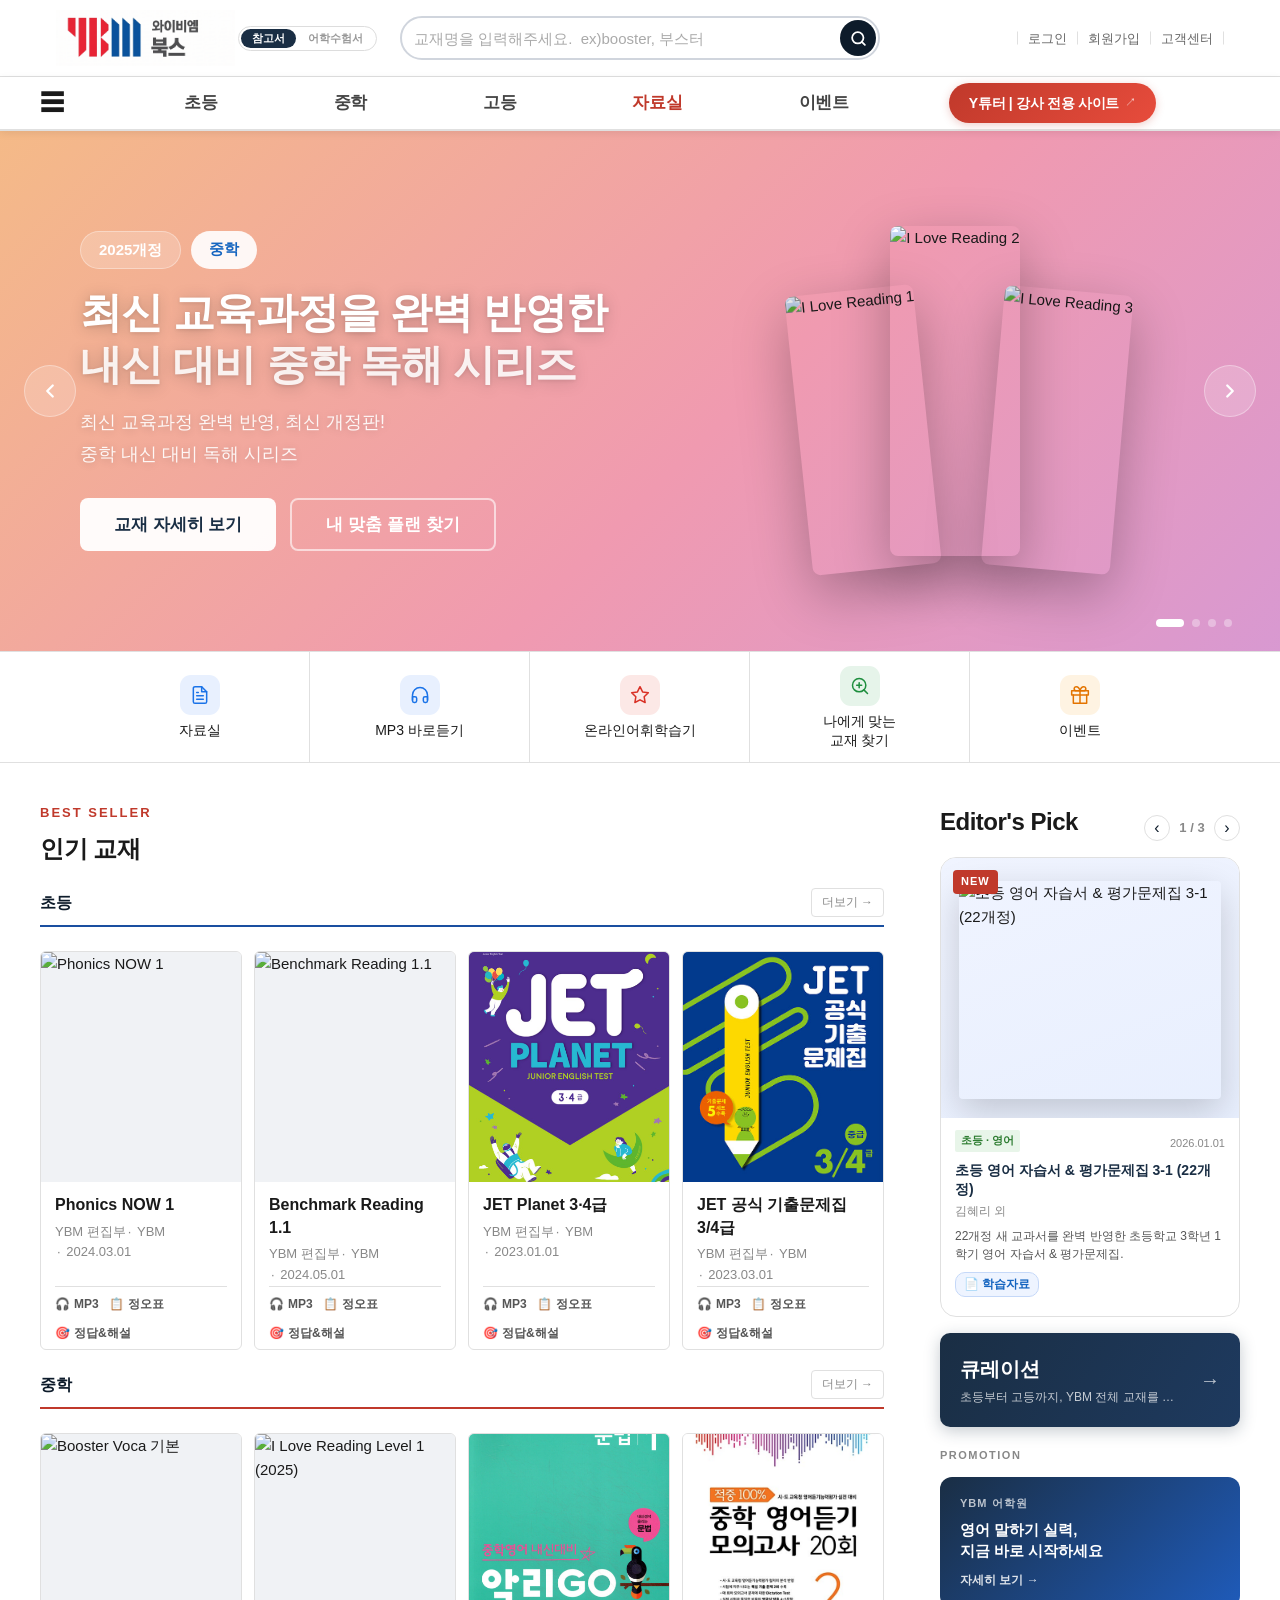
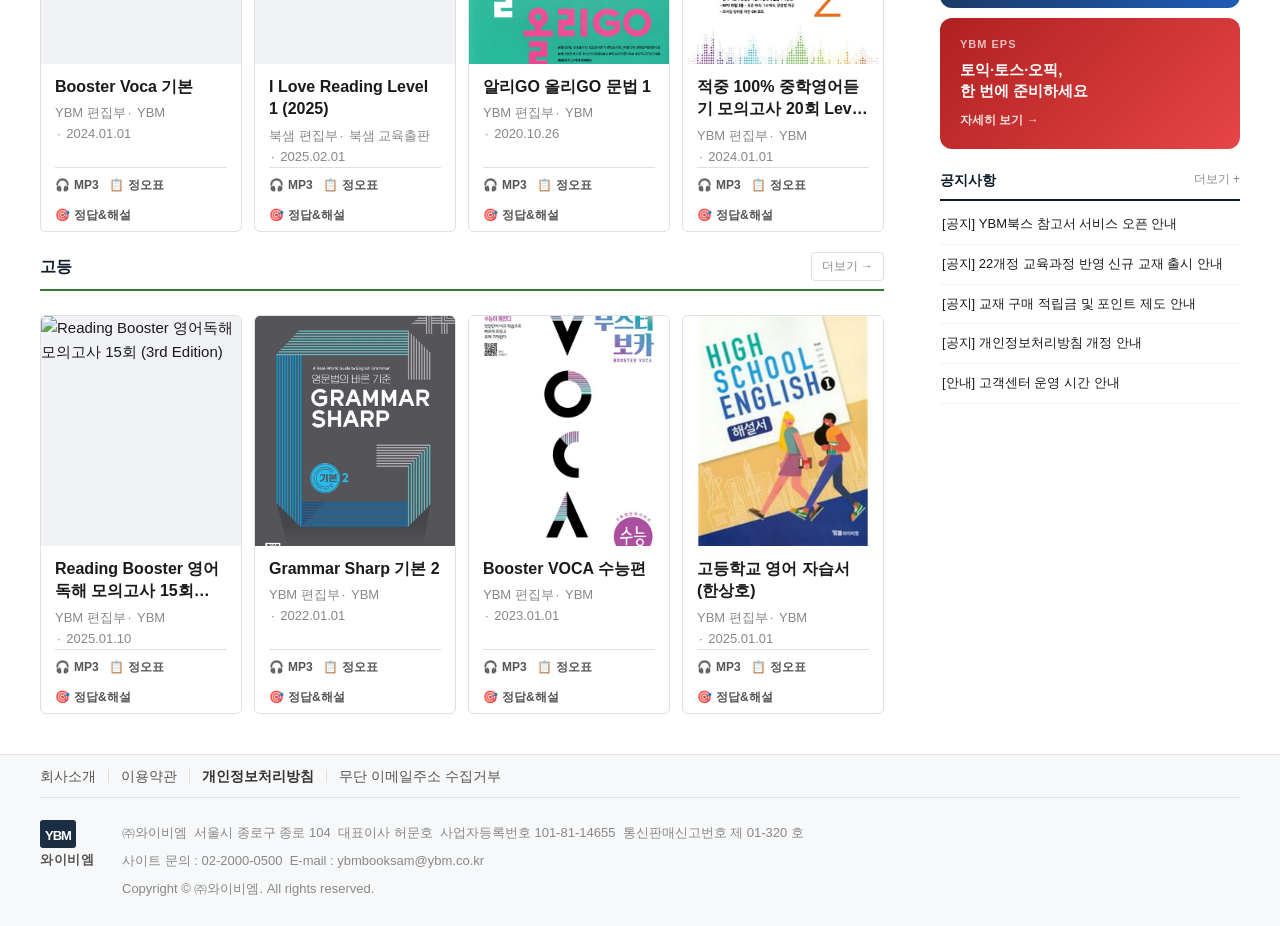
==== index.html @ f5e35755 "feat: 배너 텍스트·이미지 크기 확대 (V4)" ====
﻿<!DOCTYPE html>
<html lang="ko">
<head>
  <meta charset="UTF-8">
  <meta name="viewport" content="width=device-width, initial-scale=1.0">
  <title>YBM북스-참고서(V3)</title>
  <link rel="stylesheet" href="css/style.css">
  <style>
    /* 메인 전용 */

    /* 인기 교재 섹션 */
    .rank-list{
      display:flex;
      flex-direction:column;
      gap:0;
    }
    .rank-item{
      display:flex;align-items:center;gap:14px;
      padding:12px 0;
      border-bottom:1px solid var(--bg2);
      cursor:pointer;
      transition:background .15s;
    }
    .rank-item:last-child{border-bottom:none;}
    .rank-item:hover{background:var(--bg);}
    .rank-num{
      font-size:18px;font-weight:900;
      color:var(--border);
      min-width:28px;text-align:center;
    }
    .rank-num.top{color:var(--red);}
    .rank-thumb{
      width:44px;height:58px;
      background:var(--bg2);
      border-radius:3px;
      display:flex;align-items:center;justify-content:center;
      font-size:20px;flex-shrink:0;
      border:1px solid var(--border);
    }
    .rank-info{flex:1;}
    .rank-title{font-size:13px;font-weight:700;margin-bottom:2px;
      display:-webkit-box;-webkit-line-clamp:1;-webkit-box-orient:vertical;overflow:hidden;}
    .rank-meta{font-size:11px;color:var(--muted);}
    .rank-price{font-size:13px;font-weight:700;}

    /* 이벤트 배너 */
    .event-banner{
      border-radius:var(--radius-lg);
      overflow:hidden;
      display:grid;
      grid-template-columns:1fr 1fr;
      gap:0;
      height:200px;
    }
    .event-half{
      display:flex;flex-direction:column;
      justify-content:center;
      padding:32px 36px;
      color:white;
      cursor:pointer;
      transition:filter .2s;
    }
    .event-half:hover{filter:brightness(1.1);}
    .event-tag{
      font-size:11px;font-weight:700;letter-spacing:1.5px;
      opacity:.7;margin-bottom:10px;
    }
    .event-title{font-size:20px;font-weight:900;line-height:1.3;margin-bottom:8px;}
    .event-cta{
      font-size:12px;font-weight:700;
      display:flex;align-items:center;gap:4px;
      opacity:.8;
    }

    /* 모바일 */
    @media(max-width:768px){
      .event-banner{grid-template-columns:1fr;height:auto;}
      .event-half{padding:24px 20px;}
      .event-title{font-size:16px;}
      .new-rank-grid{grid-template-columns:1fr !important;}
    }
    @media(max-width:480px){
      .rank-item{gap:10px;}
      .rank-thumb{width:36px;height:48px;}
    }

    /* 인기교재 영역: 자료다운로드·관심교재 버튼 숨김 */
    .best-col .book-actions { display: none; }

    /* ─── 프로모션 배너 카드 ─── */
    .promo-banner-card {
      display: block; position: relative;
      border-radius: 12px; overflow: hidden;
      text-decoration: none; margin-bottom: 10px;
      min-height: 110px;
      transition: transform .2s, box-shadow .2s;
    }
    .promo-banner-card:last-child { margin-bottom: 0; }
    .promo-banner-card:hover { transform: translateY(-3px); box-shadow: 0 10px 28px rgba(0,0,0,.18); }
    .promo-banner-bg {
      position: absolute; inset: 0;
      background: linear-gradient(135deg, #1a2e44 0%, #1f5bba 100%);
    }
    .promo-banner-bg--2 {
      background: linear-gradient(135deg, #b02020 0%, #e64545 100%);
    }
    .promo-banner-body {
      position: relative; z-index: 1;
      padding: 18px 20px; color: white;
    }
    .promo-banner-tag {
      font-size: 11px; font-weight: 700; letter-spacing: 1px;
      opacity: .7; margin-bottom: 6px; text-transform: uppercase;
    }
    .promo-banner-title {
      font-size: 15px; font-weight: 900; line-height: 1.4; margin-bottom: 10px;
    }
    .promo-banner-cta {
      font-size: 12px; font-weight: 700; opacity: .85;
    }

    /* ─── 공지사항 게시판 ─── */
    .notice-board { margin-top: 20px; }
    .notice-board-header {
      display: flex; align-items: center; justify-content: space-between;
      padding-bottom: 8px; margin-bottom: 4px;
      border-bottom: 2px solid var(--navy);
    }
    .notice-board-title { font-size: 14px; font-weight: 800; color: var(--navy); }
    .notice-board-more {
      font-size: 12px; color: var(--muted); text-decoration: none;
      transition: color .12s;
    }
    .notice-board-more:hover { color: var(--red); }
    .notice-list { list-style: none; padding: 0; margin: 0; }
    .notice-item { border-bottom: 1px solid var(--bg2); }
    .notice-item a {
      display: block; padding: 9px 2px; font-size: 13px; color: var(--text);
      text-decoration: none; white-space: nowrap; overflow: hidden; text-overflow: ellipsis;
      transition: color .12s;
    }
    .notice-item a:hover { color: var(--red); }

    /* ─── 인기교재 카테고리 행 ─── */
    .best-cat-header {
      display: flex; align-items: center; justify-content: space-between;
      margin-bottom: var(--sp-3);
    }
    .best-cat-more {
      font-size: 12px; color: var(--muted);
      border: 1px solid var(--border); padding: 4px 10px;
      border-radius: 4px; text-decoration: none;
      transition: all .15s; white-space: nowrap;
    }
    .best-cat-more:hover { color: var(--red); border-color: var(--red); }

    /* ─── 교재찾기 팝업 모달 ─── */
    .finder-overlay {
      display: none; position: fixed; inset: 0; z-index: 9000;
      background: rgba(0,0,0,.55); backdrop-filter: blur(3px);
      align-items: center; justify-content: center;
    }
    .finder-overlay.open { display: flex; }
    .finder-modal {
      position: relative; width: min(520px, 94vw); height: min(760px, 90dvh);
      background: #fff; border-radius: 20px; overflow: hidden;
      box-shadow: 0 32px 80px -20px rgba(0,0,0,.45);
      animation: modalIn .3s cubic-bezier(.16,.8,.3,1);
    }
    @keyframes modalIn { from { opacity:0; transform:translateY(24px) scale(.97); } to { opacity:1; transform:none; } }
    .finder-modal-close {
      position: absolute; top: 12px; right: 12px; z-index: 10;
      width: 34px; height: 34px; border-radius: 50%;
      background: rgba(0,0,0,.18); border: none; cursor: pointer;
      display: flex; align-items: center; justify-content: center;
      color: #fff; font-size: 18px; line-height: 1;
      transition: background .15s;
    }
    .finder-modal-close:hover { background: rgba(0,0,0,.35); }
    .finder-iframe {
      width: 100%; height: 100%; border: none; display: block;
    }

    /* ─── 바로가기 메뉴 ─── */
    .shortcut-section { background: #fff; border-top: 1px solid var(--border); border-bottom: 1px solid var(--border); }
    .shortcut-bar { display: flex; justify-content: center; }
    .shortcut-item {
      flex: 1; display: flex; flex-direction: column; align-items: center; justify-content: center;
      gap: 6px; padding: 14px 12px 12px; text-decoration: none; color: var(--text);
      border-right: 1px solid var(--border); transition: background .15s, color .15s;
      max-width: 220px; position: relative;
    }
    .shortcut-item::after {
      content: ''; position: absolute; bottom: 0; left: 0; right: 0; height: 2px;
      background: transparent; transition: background .2s;
    }
    .shortcut-item:last-child { border-right: none; }
    .shortcut-item:hover { background: #f7f9ff; color: var(--navy); }
    .shortcut-item:hover::after { background: var(--navy); }
    .shortcut-item:hover .shortcut-icon { transform: translateY(-2px); }
    .shortcut-icon {
      width: 40px; height: 40px; border-radius: 11px; flex-shrink: 0;
      display: flex; align-items: center; justify-content: center;
      transition: transform .2s;
    }
    .shortcut-icon.c-blue  { background: #e8f0fe; }
    .shortcut-icon.c-blue svg  { stroke: #1a73e8; }
    .shortcut-icon.c-green { background: #e6f4ea; }
    .shortcut-icon.c-green svg { stroke: #1e8e3e; }
    .shortcut-icon.c-red   { background: #fce8e6; }
    .shortcut-icon.c-red svg   { stroke: #d93025; }
    .shortcut-icon.c-orange{ background: #fef3e2; }
    .shortcut-icon.c-orange svg{ stroke: #e37400; }
    .shortcut-icon svg { width: 20px; height: 20px; }
    .shortcut-label {
      font-size: 14px; font-weight: 400; text-align: center; line-height: 1.35; color: inherit;
    }
    @media(max-width:768px){
      .shortcut-item { padding: 16px 6px 14px; gap: 8px; }
      .shortcut-icon { width: 48px; height: 48px; border-radius: 14px; }
      .shortcut-icon svg { width: 22px; height: 22px; }
      .shortcut-label { font-size: 11px; }
    }

    /* ─── Hero Slider ─── */
    .hs-wrapper{position:relative;overflow:hidden;height:520px;min-height:480px;}
    .hs-track{display:flex;height:100%;transition:transform .65s cubic-bezier(.25,.46,.45,.94);will-change:transform;}
    .hs-slide{flex:0 0 100%;min-width:100%;height:100%;}
    .hs-inner{
      max-width:1280px;margin:0 auto;height:100%;
      padding:0 80px;
      display:flex;align-items:center;gap:60px;
    }
    /* 텍스트 LEFT */
    .hs-text{flex:1;min-width:0;}
    /* 책 RIGHT */
    .hs-books{flex:0 0 480px;display:flex;align-items:flex-end;justify-content:center;gap:0;padding:24px 0;}
    .hs-books-2{gap:24px;justify-content:flex-end;}
    /* 책 이미지 */
    .hs-bk{height:280px;width:auto;border-radius:8px;box-shadow:0 20px 56px rgba(0,0,0,.28);cursor:pointer;transition:filter .2s,transform .3s;position:relative;flex-shrink:0;}
    .hs-bk1{transform:rotate(-6deg) translateY(14px);margin-right:-36px;z-index:1;filter:brightness(.9);}
    .hs-bkm{height:330px;z-index:3;transform:none;margin-right:-26px;filter:none;}
    .hs-bk3{transform:rotate(5deg) translateY(14px);z-index:2;filter:brightness(.9);}
    .hs-books-2 .hs-bkm{margin-right:0;height:300px;}
    .hs-books-2 .hs-bk3{transform:rotate(4deg) translateY(10px);}
    .hs-bk:hover{filter:brightness(1.06)!important;transform:translateY(-10px)!important;}
    /* 태그 */
    .hs-tags{display:flex;gap:10px;margin-bottom:18px;}
    .hs-tag{background:rgba(255,255,255,.2);color:white;font-size:15px;font-weight:700;padding:6px 18px;border-radius:20px;border:1px solid rgba(255,255,255,.35);}
    .hs-tag-acc{font-size:15px;font-weight:700;padding:6px 18px;border-radius:20px;background:rgba(255,255,255,.9);border:none;color:#1565c0;}
    .hs-tag-acc.purple{color:#6b3d9e;}
    .hs-tag-acc.navy{color:#0d1b2a;}
    .hs-tag-acc.orange{color:#c85e2a;}
    /* 제목 */
    .hs-title{font-size:42px;font-weight:900;color:white;line-height:1.25;margin-bottom:14px;letter-spacing:-.8px;text-shadow:0 2px 16px rgba(0,0,0,.22),0 1px 4px rgba(0,0,0,.12);}
    .hs-title em{font-style:normal;color:rgba(255,255,255,.88);}
    /* 설명 */
    .hs-desc{font-size:18px;color:rgba(255,255,255,.9);line-height:1.8;margin-bottom:28px;text-shadow:0 1px 8px rgba(0,0,0,.18);}
    /* 버튼 */
    .hs-btns{display:flex;gap:14px;flex-wrap:wrap;}
    .hs-btn-p{background:rgba(255,255,255,.95);color:#1a2e44;border:none;padding:15px 34px;border-radius:8px;font-size:17px;font-weight:700;cursor:pointer;font-family:inherit;transition:all .2s;}
    .hs-btn-p:hover{background:white;transform:translateY(-1px);}
    .hs-btn-o{background:transparent;color:white;border:2px solid rgba(255,255,255,.6);padding:13px 34px;border-radius:8px;font-size:17px;font-weight:700;cursor:pointer;font-family:inherit;transition:all .2s;}
    .hs-btn-o:hover{border-color:white;background:rgba(255,255,255,.12);}
    .hs-slide[data-theme="light"] .hs-btn-p{background:#1a2e44;color:white;}
    .hs-slide[data-theme="light"] .hs-btn-o{color:#1a2e44;border-color:rgba(26,46,68,.4);}
    .hs-slide[data-theme="light"] .hs-tag{background:rgba(26,46,68,.12);color:#1a2e44;border-color:rgba(26,46,68,.2);}
    /* 화살표 */
    .hs-arrow{position:absolute;top:50%;transform:translateY(-50%);width:52px;height:52px;background:rgba(255,255,255,.18);border:1.5px solid rgba(255,255,255,.35);border-radius:50%;cursor:pointer;display:flex;align-items:center;justify-content:center;color:white;z-index:20;transition:background .15s;}
    .hs-arrow:hover{background:rgba(255,255,255,.36);}
    .hs-prev{left:24px;}
    .hs-next{right:24px;}
    /* 닷 */
    .hs-dots{position:absolute;bottom:24px;right:48px;display:flex;gap:8px;z-index:20;}
    .hs-dot{width:8px;height:8px;border-radius:4px;background:rgba(255,255,255,.35);border:none;cursor:pointer;padding:0;transition:all .3s ease;}
    .hs-dot.active{width:28px;background:white;}
    /* 모바일 */
    @media(max-width:768px){
      .hs-wrapper{height:auto;min-height:0;}
      .hs-track{height:auto;}
      .hs-slide{height:auto;}
      .hs-inner{flex-direction:column-reverse;padding:20px 16px 56px;gap:12px;min-height:0;height:auto;}
      .hs-books,.hs-books-2{flex:none;width:100%;justify-content:center;padding:0;gap:0;}
      .hs-bk{height:150px;}
      .hs-bkm{height:172px;}
      .hs-bk1{margin-right:-24px;}
      .hs-bkm{margin-right:-18px;}
      .hs-books-2 .hs-bkm{margin-right:8px;height:172px;}
      .hs-books-2 .hs-bk3{transform:rotate(4deg) translateY(8px);}
      .hs-title{font-size:26px;}
      .hs-desc{font-size:15px;margin-bottom:18px;}
      .hs-btns{flex-direction:column;gap:8px;}
      .hs-btn-p,.hs-btn-o{width:100%;text-align:center;}
      .hs-prev{left:6px;} .hs-next{right:6px;}
      .hs-arrow{width:36px;height:36px;}
      .hs-dots{right:16px;bottom:14px;}
      /* 이벤트 슬라이드: SVG 이미지 축소 */
      .hs-event-visual{flex:none !important;width:100%;justify-content:center;}
      .hs-event-visual svg{width:180px;height:155px;}
    }
    /* ─── 이벤트 슬라이드 템플릿 ─── */
    .hs-slide--event .hs-inner{justify-content:center;text-align:center;flex-direction:column;align-items:center;gap:0;padding:0 60px;}
    .hs-event-eyebrow{font-size:14px;font-weight:800;letter-spacing:3px;text-transform:uppercase;color:rgba(255,255,255,.7);margin-bottom:14px;}
    .hs-event-title{font-size:42px;font-weight:900;color:white;line-height:1.25;margin-bottom:14px;letter-spacing:-.8px;text-shadow:0 2px 16px rgba(0,0,0,.22);}
    .hs-event-title em{font-style:normal;background:linear-gradient(90deg,#FFD700,#FF9500);-webkit-background-clip:text;-webkit-text-fill-color:transparent;background-clip:text;}
    .hs-event-desc{font-size:18px;color:rgba(255,255,255,.85);line-height:1.8;margin-bottom:28px;}
    .hs-event-period{display:inline-block;font-size:13px;font-weight:700;color:rgba(255,255,255,.6);border:1px solid rgba(255,255,255,.3);border-radius:20px;padding:5px 16px;margin-bottom:26px;}
    .hs-event-btns{display:flex;gap:14px;justify-content:center;}
    .hs-event-btn-p{background:white;color:#1a2e44;border:none;padding:15px 40px;border-radius:8px;font-size:17px;font-weight:700;cursor:pointer;font-family:inherit;transition:all .2s;}
    .hs-event-btn-p:hover{transform:translateY(-1px);box-shadow:0 4px 16px rgba(0,0,0,.18);}
    .hs-event-btn-o{background:transparent;color:white;border:2px solid rgba(255,255,255,.6);padding:13px 36px;border-radius:8px;font-size:17px;font-weight:700;cursor:pointer;font-family:inherit;transition:all .2s;}
    .hs-event-btn-o:hover{border-color:white;background:rgba(255,255,255,.12);}
    @media(max-width:768px){
      .hs-slide--event .hs-inner{padding:0 20px;}
      .hs-event-title{font-size:26px;}
      .hs-event-btns{flex-direction:column;gap:8px;}
      .hs-event-btn-p,.hs-event-btn-o{width:100%;text-align:center;}
    }
  </style>
</head>
<body>

<div class="util-bar">
  <div class="util-bar-inner">
    <div class="ybm-brand">
      <a href="index.html" class="ybm-logo">
        <img class="ybm-mark" src="images/ybm-mark.png" alt="YBM" height="56">
      </a>
      <div class="site-toggle">
        <button class="stg-btn active">참고서</button>
        <button class="stg-btn" onclick="location.href='#'">어학수험서</button>
      </div>
    </div>

    <div class="search-series-group">
    <div class="header-search">
      <div class="search-wrap">
        <input type="text" class="search-input" id="searchInput"
          placeholder="교재명을 입력해주세요.  ex)booster, 부스터">
        <button class="search-btn" onclick="openSearchModal()"><svg width="17" height="17" viewBox="0 0 24 24" fill="none" stroke="white" stroke-width="2.5" stroke-linecap="round" stroke-linejoin="round"><circle cx="11" cy="11" r="8"/><line x1="21" y1="21" x2="16.65" y2="16.65"/></svg></button>
      </div>
    </div>
    </div>
    <div class="header-util-links">
      <a href="login.html" class="util-link topbar-login-btn">로그인</a>
      <a href="login.html?tab=join" class="util-link topbar-join-btn">회원가입</a>
      <a href="customer.html" class="util-link">고객센터</a>
      <a href="mypage.html" class="util-link topbar-mypage-btn">마이페이지</a>
    </div>
  </div>
</div>

<!-- ===== GNB ===== -->
<nav class="gnb-bar">
  <div class="gnb-inner">
    <a href="index.html" class="gnb-logo-link"><span class="logo-mark">YBM북스</span><span class="logo-badge">참고서</span></a>
    <a href="https://my-first-app-drab-one.vercel.app/" target="_blank" class="gnb-logo-shortcut">Y튜터 <span class="sc-arrow">↗</span></a>
    <button class="gnb-all"><span class="hamburger">☰</span></button>
    <div class="gnb-nav">

      <!-- 초등 -->
      <div class="gnb-item" data-cat="elementary">
        <span class="gnb-link">초등</span>
        <div class="gnb-dropdown">
          <div class="dropdown-cat" style="background:var(--elem);">
            <span class="dropdown-cat-icon">🎒</span>
            <span class="dropdown-cat-label">초등</span>
          </div>
          <div class="dropdown-body">
            <a href="books.html?cat=elementary&type=참고서" class="mega-group-title">참고서</a>
            <a href="books.html?cat=elementary&type=참고서&subject=영어" class="mega-sub-link">영어</a>
            <a href="books.html?cat=elementary&type=참고서&subject=수학" class="mega-sub-link">수학</a>
            <a href="books.html?cat=elementary&type=ELT" class="mega-group-title">ELT</a>
            <a href="books.html?cat=elementary&type=교과서" class="mega-group-title">교과서</a>
            <a href="books.html?cat=elementary&type=교과서" class="mega-sub-link">교과서, 지도서</a>
            <a href="books.html?cat=elementary&type=평가문제집" class="mega-sub-link">평가문제집, 자습서, 해설서</a>
            <a href="books.html?cat=elementary&type=자료집" class="mega-sub-link">자료집, 교구재</a>
            <a href="books.html?cat=elementary&type=일반" class="mega-group-title">일반 · 수험서</a>
          </div>
        </div>
      </div>

      <!-- 중학 -->
      <div class="gnb-item" data-cat="middle">
        <span class="gnb-link">중학</span>
        <div class="gnb-dropdown">
          <div class="dropdown-cat" style="background:var(--mid);">
            <span class="dropdown-cat-icon">📚</span>
            <span class="dropdown-cat-label">중학</span>
          </div>
          <div class="dropdown-body">
            <a href="books.html?cat=middle&type=참고서" class="mega-group-title">참고서</a>
            <a href="books.html?cat=middle&type=참고서&subject=영어" class="mega-sub-link">영어</a>
            <a href="books.html?cat=middle&type=참고서&subject=수학" class="mega-sub-link">수학</a>
            <a href="books.html?cat=middle&type=ELT" class="mega-group-title">ELT</a>
            <a href="books.html?cat=middle&type=교과서" class="mega-group-title">교과서</a>
            <a href="books.html?cat=middle&type=교과서" class="mega-sub-link">교과서, 지도서</a>
            <a href="books.html?cat=middle&type=교과서" class="mega-sub-link">평가문제집, 해설서</a>
            <a href="books.html?cat=middle&type=일반" class="mega-group-title">일반 · 수험서</a>
          </div>
        </div>
      </div>

      <!-- 고등 -->
      <div class="gnb-item" data-cat="high">
        <span class="gnb-link">고등</span>
        <div class="gnb-dropdown">
          <div class="dropdown-cat" style="background:var(--high);">
            <span class="dropdown-cat-icon">🎓</span>
            <span class="dropdown-cat-label">고등</span>
          </div>
          <div class="dropdown-body">
            <a href="books.html?cat=high&type=참고서" class="mega-group-title">참고서</a>
            <a href="books.html?cat=high&type=참고서&subject=영어" class="mega-sub-link">영어</a>
            <a href="books.html?cat=high&type=참고서&subject=수학" class="mega-sub-link">수학</a>
            <a href="books.html?cat=high&type=ELT" class="mega-group-title">ELT</a>
            <a href="books.html?cat=high&type=교과서" class="mega-group-title">교과서</a>
            <a href="books.html?cat=high&type=교과서" class="mega-sub-link">교과서, 지도서</a>
            <a href="books.html?cat=high&type=교과서" class="mega-sub-link">평가문제집, 해설서</a>
            <a href="books.html?cat=high&type=일반" class="mega-group-title">일반 · 수험서</a>
          </div>
        </div>
      </div>

      <!-- 자료실 -->
      <div class="gnb-item" data-cat="resources">
        <a href="resources.html" class="gnb-link">자료실</a>
        <div class="gnb-dropdown">
          <div class="dropdown-cat" style="background:var(--res);">
            <span class="dropdown-cat-icon">📂</span>
            <span class="dropdown-cat-label">자료실</span>
          </div>
          <div class="dropdown-body">
            <a href="resources.html?tab=materials" class="mega-group-title">교재자료실</a>
            <div class="gnb-sub-group">
              <a href="resources.html?tab=study&stab=vocab" class="mega-group-title">스터디존</a>
              <div class="gnb-subflyout">
                <a href="resources.html?tab=study&stab=vocab" class="gnb-flyout-link">온라인어휘학습기</a>
                <a href="resources.html?tab=study&stab=grammar" class="gnb-flyout-link">문법예문뱅크</a>
                <a href="resources.html?tab=study&stab=daily" class="gnb-flyout-link">데일리외국어</a>
                <a href="resources.html?tab=study&stab=mp3" class="gnb-flyout-link">MP3 바로듣기</a>
              </div>
            </div>
            <div class="gnb-sub-group">
              <a href="resources.html?tab=howto" class="mega-group-title">교재활용법</a>
              <div class="gnb-subflyout">
                <a href="resources.html?tab=howto" class="gnb-flyout-link">교재소개 및 활용방법</a>
                <a href="resources.html?tab=howto&sub=curation" class="gnb-flyout-link">큐레이션</a>
                <a href="resources.html?tab=howto&sub=finder" class="gnb-flyout-link">나에게 맞는 교재 찾기</a>
              </div>
            </div>
          </div>
        </div>
      </div>

      <!-- 이벤트 -->
      <div class="gnb-item" data-cat="events">
        <a href="events.html" class="gnb-link">이벤트</a>
        <div class="gnb-dropdown">
          <div class="dropdown-cat" style="background:var(--red);">
            <span class="dropdown-cat-icon">🎁</span>
            <span class="dropdown-cat-label">이벤트</span>
          </div>
          <div class="dropdown-body">
            <a href="events.html?status=ongoing" class="mega-group-title">진행중인 이벤트</a>
            <a href="events.html?status=ended" class="mega-group-title">종료된 이벤트</a>
          </div>
        </div>
      </div>

      <a href="https://my-first-app-drab-one.vercel.app/" target="_blank" class="gnb-toeic-btn">Y튜터 | 강사 전용 사이트 <span>↗</span></a>
    </div>
    <div class="gnb-util-right">
      
      <a href="login.html" class="gnb-util-link gnb-login-link">로그인</a>
      <a href="login.html" class="gnb-util-link gnb-join-link">회원가입</a>
      <a href="customer.html" class="gnb-util-link">고객센터</a>
      <button class="gnb-search-btn" id="gnbSearchToggle" aria-label="검색">
        <svg width="18" height="18" viewBox="0 0 24 24" fill="none" stroke="currentColor" stroke-width="2.2" stroke-linecap="round" stroke-linejoin="round"><circle cx="11" cy="11" r="8"/><line x1="21" y1="21" x2="16.65" y2="16.65"/></svg>
      </button>
    </div>
  </div>
</nav>

<!-- ===== HERO SLIDER ===== -->
<section class="hs-wrapper" id="heroSlider" data-theme="light">

  <button class="hs-arrow hs-prev" id="hsPrev" aria-label="이전">
    <svg width="22" height="22" viewBox="0 0 24 24" fill="none" stroke="currentColor" stroke-width="2.5" stroke-linecap="round" stroke-linejoin="round"><polyline points="15 18 9 12 15 6"/></svg>
  </button>
  <button class="hs-arrow hs-next" id="hsNext" aria-label="다음">
    <svg width="22" height="22" viewBox="0 0 24 24" fill="none" stroke="currentColor" stroke-width="2.5" stroke-linecap="round" stroke-linejoin="round"><polyline points="9 18 15 12 9 6"/></svg>
  </button>

  <div class="hs-track" id="hsTrack">

    <!-- Slide 1: I Love Reading -->
    <div class="hs-slide" data-theme="dark">
      <div class="hs-inner">
        <div class="hs-text">
          <div class="hs-tags"><span class="hs-tag">2025개정</span><span class="hs-tag-acc">중학</span></div>
          <h1 class="hs-title">최신 교육과정을 완벽 반영한<br><em>내신 대비 중학 독해 시리즈</em></h1>
          <p class="hs-desc">최신 교육과정 완벽 반영, 최신 개정판!<br>중학 내신 대비 독해 시리즈</p>
          <div class="hs-btns">
            <button class="hs-btn-p" onclick="location.href='book-detail.html?id=16'">교재 자세히 보기</button>
            <button class="hs-btn-o" onclick="location.href='resources.html?tab=curation&amp;level=middle'">내 맞춤 플랜 찾기</button>
          </div>
        </div>
        <div class="hs-books">
          <img src="images/ilove-reading-1.png" class="hs-bk hs-bk1" onclick="location.href='book-detail.html?id=16'" alt="I Love Reading 1">
          <img src="images/ilove-reading-2.png" class="hs-bk hs-bkm" onclick="location.href='book-detail.html?id=17'" alt="I Love Reading 2">
          <img src="images/ilove-reading-3.png" class="hs-bk hs-bk3" onclick="location.href='book-detail.html?id=18'" alt="I Love Reading 3">
        </div>
      </div>
    </div>

    <!-- Slide 2: 신규 오픈 이벤트 -->
    <div class="hs-slide" data-theme="dark" style="background:linear-gradient(135deg,#1a3a5c 0%,#1e4976 50%,#153d6b 100%);">
      <div class="hs-inner" style="position:relative;">
        <div class="hs-text">
          <div class="hs-tags">
            <span class="hs-tag" style="background:rgba(255,215,0,.2);border-color:rgba(255,215,0,.5);color:#FFD700;">🎉 신규 오픈</span>
            <span class="hs-tag-acc" style="background:rgba(255,215,0,.9);color:#1a0550;">EVENT</span>
          </div>
          <h1 class="hs-title">YBM 북스 새롭게 오픈!<br><em style="-webkit-text-fill-color:transparent;background:linear-gradient(90deg,#FFD700,#FFA500);-webkit-background-clip:text;background-clip:text;">오픈 기념 특별 이벤트</em></h1>
          <p class="hs-desc" style="color:rgba(255,255,255,.88);">교재 구매 고객 전원 <strong style="color:#FFD700;">쿠폰 증정</strong> &amp; 추첨을 통해<br><strong style="color:#FFD700;">스타벅스 기프티콘</strong> · <strong style="color:#FFD700;">도서상품권</strong> 선물!</p>
          <div class="hs-btns">
            <button class="hs-btn-p" style="background:#FFD700;color:#1a0550;" onclick="location.href='events.html'">이벤트 참여하기</button>
            <button class="hs-btn-o" onclick="location.href='events.html'">자세히 보기</button>
          </div>
        </div>
        <div class="hs-books hs-event-visual" style="flex:0 0 320px;align-items:center;justify-content:center;">
          <svg width="280" height="240" viewBox="0 0 280 240" fill="none" xmlns="http://www.w3.org/2000/svg">
            <!-- 배경 빛 효과 -->
            <ellipse cx="140" cy="200" rx="110" ry="20" fill="rgba(255,215,0,0.12)"/>
            <!-- 선물 상자 몸통 -->
            <rect x="60" y="120" width="160" height="100" rx="8" fill="url(#boxGrad)"/>
            <!-- 상자 뚜껑 -->
            <rect x="50" y="100" width="180" height="30" rx="6" fill="url(#lidGrad)"/>
            <!-- 리본 세로 -->
            <rect x="128" y="100" width="24" height="120" rx="4" fill="url(#ribbonGrad)"/>
            <!-- 리본 가로 -->
            <rect x="50" y="108" width="180" height="14" rx="4" fill="url(#ribbonGrad)"/>
            <!-- 리본 나비 왼쪽 -->
            <ellipse cx="108" cy="100" rx="30" ry="16" fill="url(#ribbonGrad)" transform="rotate(-25 108 100)"/>
            <!-- 리본 나비 오른쪽 -->
            <ellipse cx="172" cy="100" rx="30" ry="16" fill="url(#ribbonGrad)" transform="rotate(25 172 100)"/>
            <!-- 리본 중심 -->
            <circle cx="140" cy="100" r="12" fill="url(#ribbonGrad)"/>
            <circle cx="140" cy="100" r="6" fill="#FFD700"/>
            <!-- 별 장식들 -->
            <text x="30" y="90" font-size="22" fill="#FFD700" opacity="0.9">✦</text>
            <text x="230" y="80" font-size="16" fill="#FFD700" opacity="0.7">✦</text>
            <text x="220" y="150" font-size="12" fill="#FFD700" opacity="0.6">✦</text>
            <text x="40" y="160" font-size="14" fill="#FFD700" opacity="0.5">✦</text>
            <text x="200" y="55" font-size="24" fill="rgba(255,215,0,0.8)">🎊</text>
            <text x="50" y="55" font-size="20" fill="rgba(255,215,0,0.8)">🎁</text>
            <!-- 쿠폰 라벨 -->
            <rect x="72" y="138" width="136" height="64" rx="6" fill="rgba(255,255,255,0.12)"/>
            <text x="140" y="162" text-anchor="middle" font-size="11" font-weight="700" fill="rgba(255,255,255,0.7)" font-family="Pretendard,sans-serif">전원 증정</text>
            <text x="140" y="182" text-anchor="middle" font-size="14" font-weight="900" fill="#FFD700" font-family="Pretendard,sans-serif">할인 쿠폰 + 경품 추첨</text>
            <defs>
              <linearGradient id="boxGrad" x1="60" y1="120" x2="220" y2="220" gradientUnits="userSpaceOnUse">
                <stop offset="0%" stop-color="#4A1D96"/>
                <stop offset="100%" stop-color="#2D0A6E"/>
              </linearGradient>
              <linearGradient id="lidGrad" x1="50" y1="100" x2="230" y2="130" gradientUnits="userSpaceOnUse">
                <stop offset="0%" stop-color="#5B21B6"/>
                <stop offset="100%" stop-color="#3B0E8C"/>
              </linearGradient>
              <linearGradient id="ribbonGrad" x1="0" y1="0" x2="1" y2="1" gradientUnits="objectBoundingBox">
                <stop offset="0%" stop-color="#FFD700"/>
                <stop offset="100%" stop-color="#FFA500"/>
              </linearGradient>
            </defs>
          </svg>
        </div>
      </div>
    </div>

    <!-- Slide 3: Reading Booster -->
    <div class="hs-slide" data-theme="dark">
      <div class="hs-inner">
        <div class="hs-text">
          <div class="hs-tags"><span class="hs-tag">고등</span><span class="hs-tag-acc navy">수능</span></div>
          <h1 class="hs-title">수능 영어 1등급 완성 프로젝트<br><em>Reading Booster 시리즈</em></h1>
          <p class="hs-desc">수능 독해 유형별 전략 수록<br>모의고사 10+2회 &amp; 15회로 실전 감각 완성</p>
          <div class="hs-btns">
            <button class="hs-btn-p" onclick="location.href='book-detail.html?id=23'">교재 자세히 보기</button>
            <button class="hs-btn-o" onclick="location.href='resources.html?tab=curation&amp;level=high'">내 맞춤 플랜 찾기</button>
          </div>
        </div>
        <div class="hs-books hs-books-2">
          <img src="images/reading-booster-10plus2.png" class="hs-bk hs-bkm" onclick="location.href='book-detail.html?id=27'" alt="Reading Booster 10+2">
          <img src="images/reading-booster-15.png" class="hs-bk hs-bk3" onclick="location.href='book-detail.html?id=23'" alt="Reading Booster 15회">
        </div>
      </div>
    </div>

    <!-- Slide 4: Phonics NOW -->
    <div class="hs-slide" data-theme="dark">
      <div class="hs-inner">
        <div class="hs-text">
          <div class="hs-tags"><span class="hs-tag">초등</span><span class="hs-tag-acc orange">파닉스</span></div>
          <h1 class="hs-title">파닉스의 기초부터 탄탄하게<br><em>Phonics NOW 시리즈</em></h1>
          <p class="hs-desc">AR 기반 체험형 학습으로 파닉스를<br>재미있고 체계적으로 배우는 단계별 시리즈</p>
          <div class="hs-btns">
            <button class="hs-btn-p" onclick="location.href='book-detail.html?id=1'">교재 자세히 보기</button>
            <button class="hs-btn-o" onclick="location.href='resources.html?tab=curation&amp;level=elementary'">내 맞춤 플랜 찾기</button>
          </div>
        </div>
        <div class="hs-books">
          <img src="images/phonics-now-1.png" class="hs-bk hs-bk1" onclick="location.href='book-detail.html?id=1'" alt="Phonics NOW 1">
          <img src="images/phonics-now-2.png" class="hs-bk hs-bkm" onclick="location.href='book-detail.html?id=2'" alt="Phonics NOW 2">
          <img src="images/phonics-now-3.png" class="hs-bk hs-bk3" onclick="location.href='book-detail.html?id=19'" alt="Phonics NOW 3">
        </div>
      </div>
    </div>

  </div><!-- /hs-track -->

  <div class="hs-dots" id="hsDots">
    <button class="hs-dot active" data-idx="0"></button>
    <button class="hs-dot" data-idx="1"></button>
    <button class="hs-dot" data-idx="2"></button>
    <button class="hs-dot" data-idx="3"></button>
  </div>

</section>

<!-- ===== 바로가기 메뉴 ===== -->
<section class="shortcut-section">
  <div class="container">
    <div class="shortcut-bar">
      <a href="resources.html" class="shortcut-item">
        <div class="shortcut-icon c-blue">
          <svg width="28" height="28" viewBox="0 0 24 24" fill="none" stroke="currentColor" stroke-width="1.8" stroke-linecap="round" stroke-linejoin="round"><path d="M14 2H6a2 2 0 0 0-2 2v16a2 2 0 0 0 2 2h12a2 2 0 0 0 2-2V8z"/><polyline points="14 2 14 8 20 8"/><line x1="16" y1="13" x2="8" y2="13"/><line x1="16" y1="17" x2="8" y2="17"/><polyline points="10 9 9 9 8 9"/></svg>
        </div>
        <span class="shortcut-label">자료실</span>
      </a>
      <a href="resources.html?tab=study&stab=mp3" class="shortcut-item">
        <div class="shortcut-icon c-blue">
          <svg width="28" height="28" viewBox="0 0 24 24" fill="none" stroke="currentColor" stroke-width="1.8" stroke-linecap="round" stroke-linejoin="round"><path d="M3 18v-6a9 9 0 0 1 18 0v6"/><path d="M21 19a2 2 0 0 1-2 2h-1a2 2 0 0 1-2-2v-3a2 2 0 0 1 2-2h3z"/><path d="M3 19a2 2 0 0 0 2 2h1a2 2 0 0 0 2-2v-3a2 2 0 0 0-2-2H3z"/></svg>
        </div>
        <span class="shortcut-label">MP3 바로듣기</span>
      </a>
      <a href="#" class="shortcut-item" onclick="requireLoginForStudy('vocab',event)">
        <div class="shortcut-icon c-red">
          <svg width="28" height="28" viewBox="0 0 24 24" fill="none" stroke="currentColor" stroke-width="1.8" stroke-linecap="round" stroke-linejoin="round"><polygon points="12 2 15.09 8.26 22 9.27 17 14.14 18.18 21.02 12 17.77 5.82 21.02 7 14.14 2 9.27 8.91 8.26 12 2"/></svg>
        </div>
        <span class="shortcut-label">온라인어휘학습기</span>
      </a>
      <a href="resources.html?tab=howto&sub=finder" class="shortcut-item">
        <div class="shortcut-icon c-green">
          <svg width="28" height="28" viewBox="0 0 24 24" fill="none" stroke="currentColor" stroke-width="1.8" stroke-linecap="round" stroke-linejoin="round"><circle cx="11" cy="11" r="8"/><line x1="21" y1="21" x2="16.65" y2="16.65"/><line x1="11" y1="8" x2="11" y2="14"/><line x1="8" y1="11" x2="14" y2="11"/></svg>
        </div>
        <span class="shortcut-label">나에게 맞는<br>교재 찾기</span>
      </a>
      <a href="events.html" class="shortcut-item">
        <div class="shortcut-icon c-orange">
          <svg width="28" height="28" viewBox="0 0 24 24" fill="none" stroke="currentColor" stroke-width="1.8" stroke-linecap="round" stroke-linejoin="round"><path d="M20 12V22H4V12"/><path d="M22 7H2v5h20V7z"/><path d="M12 22V7"/><path d="M12 7H7.5a2.5 2.5 0 0 1 0-5C11 2 12 7 12 7z"/><path d="M12 7h4.5a2.5 2.5 0 0 0 0-5C13 2 12 7 12 7z"/></svg>
        </div>
        <span class="shortcut-label">이벤트</span>
      </a>
    </div>
  </div>
</section>

<!-- ===== 인기교재 + 신간 스포트라이트 ===== -->
<section class="section">
  <div class="container">
    <div class="best-new-layout">

      <!-- 왼쪽: 인기 교재 -->
      <div class="best-col">
        <div class="section-header">
          <div>
            <div class="section-eyebrow">BEST SELLER</div>
            <h2 class="section-title">인기 교재</h2>
          </div>
        </div>
        <div class="best-cat-rows">
          <div class="best-cat-row">
            <div class="best-cat-header">
              <div class="best-cat-label">초등</div>
              <a href="books.html?cat=elementary#cat=elementary" class="best-cat-more">더보기 →</a>
            </div>
            <div id="best-elem" class="book-grid best-cat-books"></div>
          </div>
          <div class="best-cat-row">
            <div class="best-cat-header">
              <div class="best-cat-label">중학</div>
              <a href="books.html?cat=middle#cat=middle" class="best-cat-more">더보기 →</a>
            </div>
            <div id="best-mid" class="book-grid best-cat-books"></div>
          </div>
          <div class="best-cat-row">
            <div class="best-cat-header">
              <div class="best-cat-label">고등</div>
              <a href="books.html?cat=high#cat=high" class="best-cat-more">더보기 →</a>
            </div>
            <div id="best-high" class="book-grid best-cat-books"></div>
          </div>
        </div>
      </div>

      <!-- 오른쪽: 신간 스포트라이트 + 홍보 배너 -->
      <div class="new-col">
        <div class="section-header" style="margin-bottom:var(--sp-4)">
          <div>
            <h2 class="section-title">Editor's Pick</h2>
          </div>
          <div class="new-nav">
            <button class="new-nav-btn" id="newPrev" onclick="moveNewSlide(-1)">&#8249;</button>
            <span class="new-nav-pager" id="newPager">1 / 1</span>
            <button class="new-nav-btn" id="newNext" onclick="moveNewSlide(1)">&#8250;</button>
          </div>
        </div>
        <div class="new-slider-wrap" id="newSliderWrap">
          <div class="new-slider-track" id="newSliderTrack"></div>
        </div>

        <!-- 큐레이션 버튼 -->
        <a href="resources.html?tab=howto&sub=curation" class="curation-btn">
          <div class="curation-btn-inner">
            <span class="curation-btn-label">큐레이션</span>
            <span class="curation-btn-desc">초등부터 고등까지, YBM 전체 교재를 한눈에</span>
          </div>
          <span class="curation-btn-arrow">→</span>
        </a>

        <!-- 홍보 배너 슬롯 -->
        <div class="promo-banner-slot">
          <div class="promo-banner-eyebrow">PROMOTION</div>
          <a href="https://www.ybm.co.kr" target="_blank" class="promo-banner-card">
            <div class="promo-banner-bg"></div>
            <div class="promo-banner-body">
              <div class="promo-banner-tag">YBM 어학원</div>
              <div class="promo-banner-title">영어 말하기 실력,<br>지금 바로 시작하세요</div>
              <div class="promo-banner-cta">자세히 보기 →</div>
            </div>
          </a>
          <a href="https://www.ybmeps.com" target="_blank" class="promo-banner-card promo-banner-card--2">
            <div class="promo-banner-bg promo-banner-bg--2"></div>
            <div class="promo-banner-body">
              <div class="promo-banner-tag">YBM EPS</div>
              <div class="promo-banner-title">토익·토스·오픽,<br>한 번에 준비하세요</div>
              <div class="promo-banner-cta">자세히 보기 →</div>
            </div>
          </a>
        </div>

        <!-- 공지사항 -->
        <div class="notice-board">
          <div class="notice-board-header">
            <span class="notice-board-title">공지사항</span>
            <a href="customer.html?tab=notice" class="notice-board-more">더보기 +</a>
          </div>
          <ul class="notice-list">
            <li class="notice-item"><a href="customer.html?tab=notice&id=5">[공지] YBM북스 참고서 서비스 오픈 안내</a></li>
            <li class="notice-item"><a href="customer.html?tab=notice&id=4">[공지] 22개정 교육과정 반영 신규 교재 출시 안내</a></li>
            <li class="notice-item"><a href="customer.html?tab=notice&id=3">[공지] 교재 구매 적립금 및 포인트 제도 안내</a></li>
            <li class="notice-item"><a href="customer.html?tab=notice&id=2">[공지] 개인정보처리방침 개정 안내</a></li>
            <li class="notice-item"><a href="customer.html?tab=notice&id=1">[안내] 고객센터 운영 시간 안내</a></li>
          </ul>
        </div>

      </div>

    </div>
  </div>
</section>

<!-- ===== FOOTER ===== -->
<footer class="site-footer">
  <div class="footer-inner">
    <div class="footer-nav">
      <a href="#" class="footer-nav-link">회사소개</a>
      <a href="#" class="footer-nav-link">이용약관</a>
      <a href="#" class="footer-nav-link bold">개인정보처리방침</a>
      <a href="#" class="footer-nav-link">무단 이메일주소 수집거부</a>
    </div>
    <div class="footer-corp">
      <div class="footer-ybm-logo">
        <div class="footer-ybm-mark">
          <svg viewBox="0 0 36 28" fill="none" xmlns="http://www.w3.org/2000/svg">
            <rect width="36" height="28" rx="3" fill="#1a2e44"/>
            <text x="5" y="20" font-family="Arial Black,sans-serif" font-size="13" font-weight="900" fill="white" letter-spacing="-1">YBM</text>
          </svg>
        </div>
        <div class="footer-ybm-name">와이비엠</div>
      </div>
      <div class="footer-info">
        <p>㈜와이비엠&nbsp;&nbsp;서울시 종로구 종로 104&nbsp;&nbsp;대표이사 허문호&nbsp;&nbsp;사업자등록번호 101-81-14655&nbsp;&nbsp;통신판매신고번호 제 01-320 호</p>
        <p>사이트 문의 : 02-2000-0500&nbsp;&nbsp;E-mail : ybmbooksam@ybm.co.kr</p>
        <p>Copyright © ㈜와이비엠. All rights reserved.</p>
      </div>
    </div>
  </div>
</footer>

<!-- ===== 교재 찾기 팝업 모달 ===== -->
<div class="finder-overlay" id="finderOverlay" onclick="closeFinderModal(event)">
  <div class="finder-modal">
    <button class="finder-modal-close" onclick="closeFinderModalBtn()" aria-label="닫기">✕</button>
    <iframe class="finder-iframe" id="finderIframe" src="" title="나에게 딱 맞는 영어책 찾기"></iframe>
  </div>
</div>

<script src="js/main.js?v=5"></script>
<script src="js/search-modal.js?v=1"></script>
<script>
// 베스트/신간 렌더링
const bestBooks = BOOKS.filter(b => b.badge === 'best');
const newBooks  = BOOKS.filter(b => b.badge === 'new' && b.id !== 27);

const bestExclude = [63, 65];
document.getElementById('best-elem').innerHTML = bestBooks.filter(b=>b.cat==='elementary'&&!bestExclude.includes(b.id)).slice(0,4).map(renderBookCard).join('') || '<p style="color:var(--muted);padding:20px">해당 교재가 없습니다.</p>';
document.getElementById('best-mid').innerHTML  = bestBooks.filter(b=>b.cat==='middle'&&!bestExclude.includes(b.id)).slice(0,4).map(renderBookCard).join('') || '<p style="color:var(--muted);padding:20px">해당 교재가 없습니다.</p>';
document.getElementById('best-high').innerHTML = bestBooks.filter(b=>b.cat==='high'&&!bestExclude.includes(b.id)).slice(0,4).map(renderBookCard).join('') || '<p style="color:var(--muted);padding:20px">해당 교재가 없습니다.</p>';

// 신간 슬라이더 (최대 3권, 최신순)
const newSlideBooks = newBooks.slice().sort((a,b)=>{
  const da = a.date ? new Date(a.date.replace(/\./g,'-')) : 0;
  const db = b.date ? new Date(b.date.replace(/\./g,'-')) : 0;
  return db - da;
}).slice(0,3);

let newSlideIdx = 0;

function renderNscCard(book) {
  const info = CAT_INFO[book.cat];
  const hasMp3 = (book.tags||[]).some(t=>t.includes('MP3'));
  return `<div class="nsc-card" onclick="location.href='book-detail.html?id=${book.id}'">
    <div class="nsc-cover-wrap">
      ${book.img ? `<img src="${book.img}" alt="${book.title}" class="nsc-cover-img">` : `<div class="nsc-cover-placeholder">${info.emoji}</div>`}
      <span class="nsc-badge">NEW</span>
    </div>
    <div class="nsc-body">
      <div class="nsc-meta-row">
        <span class="book-cat-tag ${info.tagClass}">${info.label} · ${book.subject}</span>
        ${book.date ? `<span class="nsc-date">${book.date}</span>` : ''}
      </div>
      <div class="nsc-title">${book.title}</div>
      <div class="nsc-author">${book.author}</div>
      ${book.desc ? `<div class="nsc-desc">${book.desc}</div>` : ''}
      <div class="nsc-mats">
        ${hasMp3 ? '<span class="mat-pill mp3">🎧 MP3</span>' : ''}
        <span class="mat-pill">📄 학습자료</span>
      </div>
    </div>
  </div>`;
}

function moveNewSlide(dir) {
  const total = newSlideBooks.length;
  newSlideIdx = (newSlideIdx + dir + total) % total;
  document.getElementById('newSliderTrack').style.transform = `translateX(-${newSlideIdx * 100}%)`;
  document.getElementById('newPager').textContent = `${newSlideIdx + 1} / ${total}`;
}

if (newSlideBooks.length) {
  document.getElementById('newSliderTrack').innerHTML = newSlideBooks.map(renderNscCard).join('');
  document.getElementById('newPager').textContent = `1 / ${newSlideBooks.length}`;
}

// ── 비디오 캐러셀 ──
(function(){
  const VIDEO_DATA = [
    {
      thumb:'images/ilove-reading-1.png',
      bg:'linear-gradient(135deg,#1a1a2e 0%,#16213e 55%,#0f3460 100%)',
      accent:'#e94560', pub:'YBM 편집부', pubColor:'#e94560',
      label:'중학 독해', headline:'I Love Reading', sub:'시리즈 완전 정복',
      desc:'2025 개정 교육과정 완벽 반영', views:'12,847'
    },
    {
      thumb:'images/booster-voca-basic.png',
      bg:'linear-gradient(135deg,#0d1b2a 0%,#1b4332 50%,#2d6a4f 100%)',
      accent:'#52b788', pub:'YBM 편집부', pubColor:'#52b788',
      label:'중학 어휘', headline:'Booster Voca', sub:'50일 영단어 완성법',
      desc:'내신·수능 대비 필수 어휘 1000', views:'9,223'
    },
    {
      thumb:'images/reading-booster-15.png',
      bg:'linear-gradient(135deg,#1a0533 0%,#3d0066 50%,#6b21a8 100%)',
      accent:'#c084fc', pub:'YBM 편집부', pubColor:'#c084fc',
      label:'고등 수능', headline:'Reading Booster', sub:'수능 1등급 전략',
      desc:'유형별 전략 + 모의고사 15회', views:'18,504'
    },
    {
      thumb:'images/phonics-now-1.png',
      bg:'linear-gradient(135deg,#1c3a6e 0%,#0e5f8c 50%,#0284c7 100%)',
      accent:'#38bdf8', pub:'YBM 편집부', pubColor:'#38bdf8',
      label:'초등 파닉스', headline:'Phonics NOW', sub:'파닉스 입문 가이드',
      desc:'AR 기반 단계별 파닉스 완성', views:'7,631'
    },
    {
      thumb:'images/benchmark-reading-1-1.png',
      bg:'linear-gradient(135deg,#1a1200 0%,#3d2800 50%,#7c4d00 100%)',
      accent:'#f59e0b', pub:'YBM 편집부', pubColor:'#f59e0b',
      label:'초등 독해', headline:'Benchmark Reading', sub:'영어 독서 전략',
      desc:'픽션·논픽션 균형 잡힌 독해력', views:'5,412'
    },
  ];

  const track = document.getElementById('vidTrack');
  const dotsEl = document.getElementById('vidDots');
  if (!track) return;

  const N = VIDEO_DATA.length;

  // 카드 렌더 (썸네일 = 영상 스타일)
  track.innerHTML = VIDEO_DATA.map((v, i) => `
    <div class="vid-single-card" onclick="Toast.show('영상을 재생합니다.','success')">
      <div class="vid-thumb-art" style="background:${v.bg}">
        <img src="${v.thumb}" class="vid-thumb-bg-img" alt="">
        <div class="vid-thumb-gradient"></div>
        <div class="vid-thumb-top">
          <span class="vid-pub-badge" style="border-color:${v.accent};color:${v.accent}">${v.pub}</span>
          <span class="vid-label-badge">${v.label}</span>
        </div>
        <div class="vid-play-overlay">&#9654;</div>
        <div class="vid-thumb-bottom">
          <div class="vid-thumb-headline">${v.headline}</div>
          <div class="vid-thumb-sub">${v.sub}</div>
          <div class="vid-thumb-desc">${v.desc}</div>
        </div>
      </div>
      <div class="vid-card-footer">
        <div class="vid-card-footer-title">${v.headline} — ${v.sub}</div>
        <div class="vid-card-footer-sub">조회 ${v.views}회</div>
      </div>
    </div>`).join('');

  // 도트 렌더
  if (dotsEl) {
    dotsEl.innerHTML = VIDEO_DATA.map((_, i) =>
      `<button class="vid-dot${i===0?' active':''}" data-i="${i}"></button>`).join('');
    dotsEl.querySelectorAll('.vid-dot').forEach(d =>
      d.addEventListener('click', () => { stopAuto(); goTo(+d.dataset.i); startAuto(); }));
  }

  let cur = 0, timer;

  function goTo(idx) {
    cur = ((idx % N) + N) % N;
    track.style.transition = 'transform .42s cubic-bezier(.25,.8,.25,1)';
    track.style.transform = `translateX(-${cur * 100}%)`;
    dotsEl?.querySelectorAll('.vid-dot').forEach((d, i) => d.classList.toggle('active', i === cur));
  }

  function startAuto() { timer = setInterval(() => goTo(cur + 1), 4500); }
  function stopAuto()  { clearInterval(timer); }

  document.getElementById('vidPrev')?.addEventListener('click', () => { stopAuto(); goTo(cur - 1); startAuto(); });
  document.getElementById('vidNext')?.addEventListener('click', () => { stopAuto(); goTo(cur + 1); startAuto(); });

  const vp = track.closest('.vid-single-wrap');
  vp?.addEventListener('mouseenter', stopAuto);
  vp?.addEventListener('mouseleave', startAuto);

  startAuto();
})();

// ─── 교재 찾기 팝업 ───
function requireLoginForStudy(type, e) {
  e.preventDefault();
  const isLoggedIn = localStorage.getItem('isLoggedIn') === 'true';
  const dest = type === 'vocab'
    ? 'resources.html?tab=study&stab=vocab'
    : 'resources.html?tab=study&stab=grammar';
  if (isLoggedIn) { location.href = dest; return; }
  localStorage.setItem('redirectAfterLogin', dest);
  location.href = 'login.html';
}

function openFinderModal(e) {
  e.preventDefault();
  const overlay = document.getElementById('finderOverlay');
  const iframe  = document.getElementById('finderIframe');
  if (!iframe.src || iframe.src === window.location.href) {
    iframe.src = 'https://miracle03945-eng.github.io/booksam-textbook-finder/';
  }
  overlay.classList.add('open');
  document.body.style.overflow = 'hidden';
}
function closeFinderModalBtn() {
  document.getElementById('finderOverlay').classList.remove('open');
  document.body.style.overflow = '';
}
function closeFinderModal(e) {
  if (e.target === document.getElementById('finderOverlay')) closeFinderModalBtn();
}
document.addEventListener('keydown', e => { if (e.key === 'Escape') closeFinderModalBtn(); });

// 검색
function doSearch(){
  const q = document.getElementById('searchInput').value;
  const cat = document.getElementById('searchCat').value;
  const params = new URLSearchParams({q,...(cat&&{cat})});
  location.href = `books.html?${params}`;
}
document.getElementById('searchInput').addEventListener('keydown',e=>{if(e.key==='Enter')doSearch();});

// ─── Hero Slider ───
(function(){
  const BG = [
    // I Love Reading — 오렌지→핑크→라벤더 파스텔
    'linear-gradient(135deg, #f5be82 0%, #f09ab0 30%, #c898e8 65%, #98b8f8 100%)',
    // Booster Voca — 블루→민트→라일락 파스텔
    'linear-gradient(135deg, #78c8f8 0%, #90e0d8 28%, #b0a8f0 58%, #d8a0e0 100%)',
    // Reading Booster — 노랑→피치→로즈→라벤더 파스텔
    'linear-gradient(135deg, #f8e08a 0%, #f8b890 28%, #f098b8 58%, #c898e0 100%)',
    // Phonics NOW — 민트→스카이→퍼플→핑크 파스텔
    'linear-gradient(135deg, #90e8c8 0%, #78b8f0 30%, #b098e8 62%, #e898c8 100%)',
  ];
  let cur = 0, tmr;
  const track = document.getElementById('hsTrack');
  const wrap  = document.getElementById('heroSlider');
  const dots  = document.querySelectorAll('.hs-dot');
  const slides = document.querySelectorAll('.hs-slide');
  const N = BG.length;

  function goTo(idx) {
    cur = ((idx % N) + N) % N;
    if (track) track.style.transform = `translateX(-${cur * 100}%)`;
    dots.forEach((d,i) => d.classList.toggle('active', i === cur));
    document.body.style.background = BG[cur];
    if (wrap) {
      const theme = slides[cur]?.dataset.theme || 'dark';
      wrap.dataset.theme = theme;
      document.body.setAttribute('data-hero-theme', theme);
    }
    clearInterval(tmr);
    tmr = setInterval(() => goTo(cur + 1), 5000);
  }

  document.getElementById('hsPrev')?.addEventListener('click', () => goTo(cur - 1));
  document.getElementById('hsNext')?.addEventListener('click', () => goTo(cur + 1));
  dots.forEach(d => d.addEventListener('click', () => goTo(+d.dataset.idx)));

  // 터치 스와이프
  let tx = 0;
  wrap?.addEventListener('touchstart', e => { tx = e.touches[0].clientX; }, {passive:true});
  wrap?.addEventListener('touchend',   e => {
    const dx = e.changedTouches[0].clientX - tx;
    if (Math.abs(dx) > 50) goTo(cur + (dx < 0 ? 1 : -1));
  }, {passive:true});

  goTo(0); // 초기화
})();
</script>

<!-- ===== 데일리 외국어 모달 ===== -->
<div id="dailyModal" style="display:none;position:fixed;inset:0;z-index:2000;background:rgba(0,0,0,.55);align-items:center;justify-content:center;" onclick="if(event.target===this)closeDailyModal()">
  <div style="background:white;border-radius:16px;width:90%;max-width:480px;overflow:hidden;box-shadow:0 24px 64px rgba(0,0,0,.35);" onclick="event.stopPropagation()">
    <div id="dailyModalHeader" style="padding:28px 28px 20px;color:white;">
      <div style="display:flex;justify-content:space-between;align-items:flex-start;">
        <div>
          <div id="dailyModalBadge" style="font-size:11px;font-weight:800;letter-spacing:2px;opacity:.8;margin-bottom:8px;"></div>
          <div id="dailyModalLang" style="font-size:22px;font-weight:900;"></div>
        </div>
        <button onclick="closeDailyModal()" style="background:rgba(255,255,255,.2);border:none;color:white;width:32px;height:32px;border-radius:50%;font-size:16px;cursor:pointer;display:flex;align-items:center;justify-content:center;flex-shrink:0;">✕</button>
      </div>
    </div>
    <div style="padding:24px 28px 28px;">
      <div id="dailyModalWord" style="font-size:30px;font-weight:900;color:#1a2e44;margin-bottom:6px;"></div>
      <div id="dailyModalPron" style="font-size:14px;color:#888;margin-bottom:16px;"></div>
      <div style="background:#f8f9fb;border-radius:10px;padding:14px 16px;margin-bottom:16px;">
        <div style="font-size:11px;font-weight:800;color:#999;letter-spacing:1px;margin-bottom:6px;">뜻</div>
        <div id="dailyModalMeaning" style="font-size:15px;font-weight:700;color:#1a2e44;"></div>
      </div>
      <div style="background:#f8f9fb;border-radius:10px;padding:14px 16px;margin-bottom:20px;">
        <div style="font-size:11px;font-weight:800;color:#999;letter-spacing:1px;margin-bottom:8px;">예문</div>
        <div id="dailyModalEx1" style="font-size:14px;color:#333;line-height:1.7;margin-bottom:4px;"></div>
        <div id="dailyModalEx2" style="font-size:13px;color:#888;line-height:1.6;"></div>
      </div>
      <div style="display:flex;gap:10px;">
        <button onclick="Toast.show('음원을 재생합니다.','success')" style="flex:1;padding:12px;background:#1a2e44;color:white;border:none;border-radius:8px;font-size:13px;font-weight:700;cursor:pointer;">🔊 발음 듣기</button>
        <a id="dailyModalMore" href="resources.html?tab=daily" style="flex:1;padding:12px;background:#f0f2f5;color:#1a2e44;border:none;border-radius:8px;font-size:13px;font-weight:700;cursor:pointer;text-align:center;text-decoration:none;display:flex;align-items:center;justify-content:center;">더 보기 →</a>
      </div>
    </div>
  </div>
</div>

<script>
const DAILY_DATA = {
  en: {
    badge: 'ENGLISH · DAY 1235',
    lang: '영어',
    headerBg: 'linear-gradient(135deg,#1565c0,#0d47a1)',
    word: 'hang up',
    pron: '[hæŋ ʌp]',
    meaning: '(전화를) 끊다, 전화를 잘못 걸다',
    ex1: 'She accidentally hung up on the wrong person.',
    ex2: '그녀는 실수로 엉뚱한 사람에게 전화를 끊었다.',
  },
  cn: {
    badge: '중국어 · DAY 1235',
    lang: '중국어',
    headerBg: 'linear-gradient(135deg,#c0392b,#922b21)',
    word: '过分 (guòfèn)',
    pron: 'guò fèn',
    meaning: '지나치게, 너무, 심하게 (excessive / too much)',
    ex1: '你做得太过分了！',
    ex2: '너무 심한 거 아니에요?',
  },
  jp: {
    badge: '일본어 · DAY 1231',
    lang: '일본어',
    headerBg: 'linear-gradient(135deg,#e65c00,#bf4200)',
    word: '選ぶ（えらぶ）',
    pron: 'e·ra·bu',
    meaning: '고르다, 선택하다 (to choose / to select)',
    ex1: '好きな色を選んでください。',
    ex2: '좋아하는 색을 골라 주세요.',
  },
};

function openDailyModal(lang) {
  const d = DAILY_DATA[lang];
  const modal = document.getElementById('dailyModal');
  document.getElementById('dailyModalHeader').style.background = d.headerBg;
  document.getElementById('dailyModalBadge').textContent   = d.badge;
  document.getElementById('dailyModalLang').textContent    = d.lang;
  document.getElementById('dailyModalWord').textContent    = d.word;
  document.getElementById('dailyModalPron').textContent    = d.pron;
  document.getElementById('dailyModalMeaning').textContent = d.meaning;
  document.getElementById('dailyModalEx1').textContent     = d.ex1;
  document.getElementById('dailyModalEx2').textContent     = d.ex2;
  modal.style.display = 'flex';
  document.body.style.overflow = 'hidden';
}
function closeDailyModal() {
  document.getElementById('dailyModal').style.display = 'none';
  document.body.style.overflow = '';
}
document.addEventListener('keydown', e => { if(e.key==='Escape') closeDailyModal(); });
</script>

</body>
</html>
---- css/style.css ----
/* =============================================
   북샘 v2 — 모바일 퍼스트 반응형
   Base = Mobile (≤768px)
   @media(min-width:769px) = Desktop
   @media(min-width:1025px) = Wide
   ============================================= */

/* ─────────── VARIABLES ─────────── */
:root {
  /* Colors */
  --red:      #c0392b;
  --red-dark: #a93226;
  --orange:   #e65c00;
  --blue:     #1a4fa0;
  --blue-dark:#154080;
  --navy:     #0d1b2a;
  --navy2:    #1a2e44;
  --white:    #ffffff;
  --bg:       #f5f6f8;
  --bg2:      #f0f2f5;
  --text:     #1a1a1a;
  --text2:    #444444;
  --muted:    #888888;
  --border:   #e0e0e0;
  --shadow:   0 2px 8px rgba(0,0,0,.08);
  --shadow-md:0 4px 20px rgba(0,0,0,.12);
  --radius:   6px;
  --radius-lg:12px;
  --elem:     #2e7d32;
  --mid:      #1565c0;
  --high:     #6a1b9a;
  --res:      #e65c00;
  --evt:      #c0392b;

  /* Spacing scale */
  --sp-1:  4px;
  --sp-2:  8px;
  --sp-3:  12px;
  --sp-4:  16px;
  --sp-5:  20px;
  --sp-6:  24px;
  --sp-8:  32px;
  --sp-10: 40px;
  --sp-12: 48px;
  --sp-16: 64px;
}

/* ─────────── RESET ─────────── */
*{box-sizing:border-box;margin:0;padding:0;}
body{font-family:'Pretendard','Noto Sans KR',-apple-system,sans-serif;background:var(--white);color:var(--text);font-size:15px;line-height:1.6;}
a{color:inherit;text-decoration:none;}
ul{list-style:none;}
button{cursor:pointer;font-family:inherit;}
img{max-width:100%;display:block;}

/* ─────────── CONTAINER ─────────── */
.container{
  width:100%;
  padding:0 var(--sp-4);
}
.page-body{min-height:calc(100vh - 100px);}

/* ─────────── TOP UTILITY BAR ─────────── */
.util-topbar{display:block;background:var(--white);border-bottom:1px solid var(--border);}
.util-bar{display:block;}
.util-topbar-inner{max-width:1280px;margin:0 auto;display:flex;align-items:center;justify-content:space-between;padding:0 16px;height:34px;}
.util-topbar-left{display:flex;align-items:center;gap:10px;}
.topbar-home-btn{display:flex;align-items:center;justify-content:center;width:28px;height:28px;color:#999;text-decoration:none;border-radius:4px;transition:color .15s;}
.topbar-home-btn:hover{color:var(--red);}
.topbar-ytutpr{display:flex;align-items:center;gap:4px;font-size:13px;font-weight:800;color:var(--red);background:rgba(192,57,43,.1);border:1.5px solid rgba(192,57,43,.4);padding:4px 12px;border-radius:20px;text-decoration:none;transition:all .15s;white-space:nowrap;box-shadow:0 1px 4px rgba(192,57,43,.12);}
.topbar-ytutpr:hover{background:rgba(192,57,43,.2);box-shadow:0 2px 8px rgba(192,57,43,.2);}
.topbar-ytutpr .topbar-arrow{font-size:11px;}
.util-topbar .util-links{display:flex;align-items:center;}
.util-topbar .util-link{font-size:13px;color:#666;padding:0 10px;border-right:1px solid #e0e0e0;text-decoration:none;white-space:nowrap;transition:color .15s;line-height:1;}
.util-topbar .util-link:last-child{border-right:none;}
.util-topbar .util-link:hover{color:var(--red);}
.util-topbar{display:none!important;}

/* header util links */
.header-util-links{display:none;} /* hidden on mobile */
@media(min-width:769px){
  .header-util-links{display:flex;align-items:center;position:absolute;right:40px;top:50%;transform:translateY(-50%);}
  .header-util-links .util-link{font-size:13px;color:#666;padding:0 10px;border-right:1px solid #e0e0e0;text-decoration:none;white-space:nowrap;transition:color .15s;line-height:1;}
  .header-util-links .util-link:last-child{border-right:none;padding-right:0;}
  .header-util-links .util-link:hover{color:var(--red);}
}

/* 신규 GNB 요소: 모바일 표시 설정 */
.topbar-brand-link{display:none;}

/* ── 모바일 GNB 로고 (util-bar로 이동 — 모바일 숨김) ── */
.gnb-logo-link{display:none;}
.gnb-logo-link .logo-mark{font-size:21px;font-weight:900;color:var(--red);letter-spacing:-1px;}
.gnb-logo-link .logo-badge{background:var(--red);color:white;font-size:11px;font-weight:700;padding:2px 7px;border-radius:20px;}

/* ── 모바일 Y튜터 버튼 (util-topbar로 이동 — 모바일 숨김) ── */
.gnb-logo-shortcut{display:none;}
.gnb-logo-shortcut .sc-arrow{font-size:9px;}

/* ── 모바일 GNB 우측 (util-topbar로 이동 — 모바일 숨김) ── */
.gnb-util-right{display:none;}
.gnb-util-right .gnb-login-link,
.gnb-util-right .gnb-join-link,
.gnb-util-right .gnb-util-link{display:none;}
.gnb-util-right .gnb-search-btn{display:flex;padding:6px 4px;}

/* ── 모바일 토익단행본 버튼 (모바일 숨김) ── */
.gnb-toeic-btn{display:none;}
.gnb-toeic-btn:hover{background:var(--red);color:white;}
.gnb-toeic-btn span{font-size:11px;}

/* ─────────── MAIN HEADER ─────────── */
/* Mobile: 로고 위, 검색창 아래 */
.util-bar{
  background:var(--white);
  border-bottom:1px solid var(--border);
  padding:0 var(--sp-4);
  position:relative;
}
.util-bar-inner{display:flex;flex-wrap:nowrap;align-items:center;height:64px;padding:0 16px;gap:20px;max-width:100%;margin:0 auto;}
.util-bar-series-btn{display:none;}
.util-bar-ytutpr{display:none;}
.gnb-toeic-wrap{display:none;}
/* 시리즈 패널 */
.series-panel{display:none;position:absolute;top:100%;left:0;right:0;z-index:900;background:white;border-top:2px solid var(--navy);box-shadow:0 8px 24px rgba(0,0,0,.12);}
.series-panel.open{display:block;}
.series-panel-inner{max-width:1280px;margin:0 auto;padding:20px 40px 24px;}
.series-tabs{display:flex;gap:4px;margin-bottom:16px;border-bottom:1px solid var(--border);padding-bottom:0;}
.series-tab{padding:8px 20px;font-size:14px;font-weight:600;color:#888;border:none;background:none;cursor:pointer;border-bottom:2px solid transparent;margin-bottom:-1px;transition:color .15s;}
.series-tab.active{color:var(--navy);border-bottom-color:var(--navy);}
.series-grid{display:flex;flex-wrap:wrap;gap:8px;}
.series-pill{padding:7px 14px;font-size:13px;font-weight:500;color:#444;background:#f4f5f7;border:1.5px solid transparent;border-radius:20px;cursor:pointer;transition:all .15s;font-family:inherit;}
.series-pill:hover{background:#e8eaf0;color:var(--navy);}
.series-pill.active{background:var(--navy);color:white;border-color:var(--navy);}
.series-panel-header{display:flex;justify-content:space-between;align-items:center;margin-bottom:12px;}
.series-panel-title{font-size:14px;font-weight:700;color:var(--navy);}
.series-panel-close{font-size:18px;color:#999;background:none;border:none;cursor:pointer;line-height:1;padding:4px 8px;}
.util-bar-series-btn.selected{background:var(--navy);color:white;}
.series-badge{display:inline-block;margin-left:4px;font-size:11px;background:var(--red);color:white;border-radius:10px;padding:1px 6px;vertical-align:middle;}
.util-logo{display:flex;align-items:center;gap:8px;flex-shrink:0;text-decoration:none;}
.util-logo .logo-mark{font-size:24px;font-weight:900;color:var(--red);letter-spacing:-1px;}
.util-logo .logo-badge{background:var(--red);color:white;font-size:12px;font-weight:700;padding:2px 8px;border-radius:20px;}
/* ── YBM 브랜드 로고 + 사이트 토글 ── */
.ybm-brand{display:flex;align-items:center;gap:3px;flex-shrink:0;}
.ybm-logo{display:flex;align-items:center;text-decoration:none;}
.ybm-mark{flex-shrink:0;display:block;}
.site-toggle{display:flex;align-items:center;border:1.5px solid #ddd;border-radius:20px;padding:2px;flex-shrink:0;gap:1px;}
.stg-btn{padding:4px 11px;font-size:11px;font-weight:700;color:#999;background:transparent;border:none;cursor:pointer;font-family:inherit;transition:all .15s;white-space:nowrap;border-radius:16px;line-height:1;}
.stg-btn.active{background:#1a2e44;color:#fff;}
.stg-btn:not(.active):hover{color:#1a2e44;}
.logo-mark{font-size:20px;font-weight:900;color:var(--red);letter-spacing:-1px;}
.logo-sub{font-size:14px;color:var(--text2);font-weight:500;}
.logo-badge{background:var(--red);color:var(--white);font-size:11px;font-weight:700;padding:2px 7px;border-radius:20px;letter-spacing:.3px;flex-shrink:0;}

/* 검색창 */
.search-series-group{flex:1;min-width:0;display:flex;align-items:center;}
.header-search{flex:1;min-width:0;display:flex;align-items:center;}
.search-wrap{
  display:flex;
  align-items:center;
  border:2px solid #d0d5dd;
  border-radius:40px;
  overflow:hidden;
  background:var(--white);
  transition:box-shadow .2s,border-color .2s,background .2s;
  max-width:520px;
  width:100%;
}
.search-wrap:focus-within{border-color:var(--navy);box-shadow:0 0 0 3px rgba(26,46,68,.1);}
/* 카테고리 셀렉트 (공통) */
.search-select,
.search-select2{
  background:#f7f8fa;
  border:none;
  border-right:1.5px solid #e0e0e0;
  padding:0 10px 0 14px;
  height:40px;
  font-size:14px;
  font-family:inherit;
  color:#555;
  cursor:pointer;
  outline:none;
  flex-shrink:0;
  appearance:auto;
}
.search-select{
  min-width:100px;
  border-radius:40px 0 0 40px;
}
.search-select2{
  min-width:72px;
  border-radius:0;
}
.search-select{display:none;}  /* 모바일: 카테고리 셀렉트 숨김 */
.search-select2{display:none;} /* 모바일 숨김 */
.search-input{
  flex:1;
  min-width:0;
  border:none;
  padding:0 var(--sp-3);
  height:40px;
  font-size:15px;
  font-family:inherit;
  outline:none;
  color:var(--text);
  background:transparent;
}
.search-input::placeholder{color:#aaa;}
.search-btn{
  background:var(--navy);
  border:none;
  width:36px;height:36px;min-width:36px;
  margin:0 2px 0 0;
  color:var(--white);
  display:flex;align-items:center;justify-content:center;
  border-radius:50%;cursor:pointer;flex-shrink:0;
  transition:background .15s, transform .1s;
}
.search-btn:hover{background:#243b55;transform:scale(1.05);}

/* 우측 버튼: 모바일 숨김 */
.gnb-special{display:none;}
/* 검색 오버레이: 기본 숨김 (데스크탑 미디어쿼리에만 있어 모바일에서 노출되는 버그 방지) */
.gnb-search-overlay{display:none;}

/* ── 모바일 hero-page: util-bar/topbar 투명 처리 (배너 배경과 일치) ── */
body.hero-page .util-topbar{background:transparent;border-bottom-color:rgba(255,255,255,.15);}
body.hero-page .util-bar{background:transparent;border-bottom-color:rgba(255,255,255,.12);}
body.hero-page .gnb-bar,
body.hero-page .gnb-bar.gnb-scrolled{
  background:transparent !important;
  border-bottom:none !important;
  box-shadow:none !important;
}
body.hero-page .gnb-link{color:rgba(255,255,255,.9);}
body.hero-page .gnb-link:hover{color:white;opacity:.85;}
body.hero-page .gnb-all{color:rgba(255,255,255,.9);}
body.hero-page .hamburger{color:white;}
body.hero-page .util-logo .logo-mark{color:white;text-shadow:0 1px 8px rgba(0,0,0,.18);}
body.hero-page .util-logo .logo-badge{background:rgba(255,255,255,.25);color:white;border:1px solid rgba(255,255,255,.5);}
body.hero-page .search-wrap{background:rgba(255,255,255,.88);border-color:rgba(255,255,255,.65);backdrop-filter:blur(10px);-webkit-backdrop-filter:blur(10px);box-shadow:0 4px 20px rgba(0,0,0,.12);}
body.hero-page .search-wrap:focus-within{background:rgba(255,255,255,.96);}
body.hero-page .search-select,body.hero-page .search-select2{background:rgba(255,255,255,.4);border-right-color:rgba(255,255,255,.4);color:#333;}
body.hero-page .search-btn{background:rgba(26,46,68,.75);}
body.hero-page .util-topbar .util-link{color:rgba(255,255,255,.82);border-right-color:rgba(255,255,255,.2);}
body.hero-page .util-topbar .util-link:hover{color:white;}
body.hero-page .topbar-home-btn{color:rgba(255,255,255,.75);}
body.hero-page .topbar-ytutpr{color:white;background:rgba(255,255,255,.26);border-color:rgba(255,255,255,.65);}

/* 링크 공통 */
.util-links{display:flex;align-items:center;}
.util-link{font-size:14px;color:var(--text2);padding:0 10px;border-right:1px solid var(--border);line-height:1;transition:color .15s;white-space:nowrap;}
.util-link:first-child{border-left:1px solid var(--border);}
.util-link:hover{color:var(--red);}
.cart-badge{background:#e53935;color:white;font-size:11px;font-weight:700;padding:1px 5px;border-radius:10px;min-width:16px;text-align:center;}

.btn-orange{display:flex;align-items:center;gap:6px;background:var(--orange);color:var(--white);border:none;padding:7px 14px;border-radius:4px;font-size:14px;font-weight:700;transition:background .15s;white-space:nowrap;}
.btn-orange:hover{background:#cf5200;}
.btn-blue{display:flex;align-items:center;gap:6px;background:var(--blue);color:var(--white);border:none;padding:7px 14px;border-radius:4px;font-size:14px;font-weight:700;transition:background .15s;white-space:nowrap;}
.btn-blue:hover{background:var(--blue-dark);}

/* ─────────── GNB ─────────── */
/* Mobile: 아이콘만, 가로 스크롤 */
.gnb-bar{
  background:var(--white);
  border-bottom:2px solid var(--border);
  position:sticky;
  top:0;
  z-index:100;
  box-shadow:0 2px 8px rgba(0,0,0,.06);
}
.gnb-inner{
  display:flex;
  align-items:center;
  height:48px;
  flex-wrap:nowrap;
  padding:0 var(--sp-3);
  overflow-x:auto;
  -webkit-overflow-scrolling:touch;
  scrollbar-width:none;
}
.gnb-inner::-webkit-scrollbar{display:none;}
.gnb-nav{
  display:flex;align-items:center;flex:1;gap:0;flex-wrap:nowrap;
  overflow-x:auto;-webkit-overflow-scrolling:touch;scrollbar-width:none;
}
.gnb-nav::-webkit-scrollbar{display:none;}

/* 전체 카테고리에서만 보이는 서브링크 (mega-sub-link 스타일 그대로 사용) */
.gnb-item .dropdown-body .mega-only { display: none !important; }

/* ☰ 버튼: 텍스트 숨기고 아이콘만 */
.gnb-all{
  display:flex;align-items:center;
  font-size:0;
  padding:0 var(--sp-2) 0 0;
  margin-right:0;
  border:none;background:transparent;outline:none;
  color:var(--text);cursor:pointer;
  flex-shrink:0;font-family:inherit;
  transition:color .15s;
}
.gnb-all:hover{color:var(--red);}
.hamburger{font-size:20px;line-height:1;}

/* 모바일 GNB 링크: 컴팩트 */
.gnb-link{
  display:flex;align-items:center;
  padding:0 var(--sp-2);
  height:52px;
  font-size:15px;font-weight:700;
  color:var(--text2);white-space:nowrap;
  transition:color .15s;
  border-bottom:2px solid transparent;
  margin-bottom:-2px;
}
.gnb-link:hover{color:var(--red);border-bottom-color:var(--red);}

/* GNB 드롭다운: 모바일 비활성 */
.gnb-item{position:relative;}
.gnb-dropdown{display:none;}

/* 메가메뉴 */
.mega-menu-overlay{position:fixed;inset:0;background:rgba(0,0,0,.3);z-index:800;}

/* ── 전체 카테고리 메가메뉴 ── */
.mega-menu{
  position:absolute;top:100%;left:0;right:0;
  background:#fff;
  box-shadow:0 20px 60px rgba(0,0,0,.16);
  z-index:900;display:none;
  border-top:none;
  border-bottom:none;
}
.mega-menu.open{display:block;max-height:calc(100vh - 52px);overflow-y:auto;-webkit-overflow-scrolling:touch;}
.mega-menu-inner{
  max-width:1280px;margin:0 auto;
  padding:0;
  display:grid;grid-template-columns:repeat(2,1fr);
  gap:0;
}

/* 컬럼 */
.mega-col{
  padding:24px 24px 28px;
  border-right:1px solid #f2f2f2;
  border-bottom:1px solid #f2f2f2;
}
.mega-col:last-child{border-right:none;}

/* 컬럼 타이틀 */
.mega-col-title{
  font-size:15px;font-weight:900;
  color:#1a2e44;
  padding-bottom:12px;
  margin-bottom:4px;
  display:flex;align-items:center;gap:8px;
  border-bottom:2px solid currentColor;
}
.mega-col-title a{text-decoration:none;transition:opacity .15s;}
.mega-col-title a:hover{opacity:.75;}

/* 링크 그룹 */
.mega-col-group{margin-bottom:12px;}
.mega-col-group-label{
  font-size:12px;font-weight:800;
  color:#bbb;letter-spacing:1px;text-transform:uppercase;
  margin-bottom:6px;
}
.mega-col-links{display:flex;flex-direction:column;gap:2px;}
.mega-col-links a{
  font-size:15px;color:#444;text-decoration:none;
  padding:4px 0;transition:color .12s,padding-left .12s;
  display:flex;align-items:center;gap:5px;
}
.mega-col-links a::before{content:'';width:3px;height:3px;border-radius:50%;background:#ccc;flex-shrink:0;transition:background .12s;}
.mega-col-links a:hover{color:var(--red);padding-left:4px;}
.mega-col-links a:hover::before{background:var(--red);}

/* ── 메가메뉴 내 복제된 dropdown-body 링크 스타일 ── */
.mega-col .dropdown-body{display:flex;flex-direction:column;gap:0;}

/* 섹션 헤더 (참고서·교과서 등 — 하위 항목 있는 경우) */
.mega-col .mega-group-title{
  border:none !important;border-bottom:1px solid #eee !important;
  border-radius:0 !important;background:none !important;height:auto !important;
  font-size:13px;font-weight:700;color:#555;
  text-decoration:none;padding:11px 0 7px;
  margin-top:14px;display:block;
  letter-spacing:0;white-space:nowrap;
}
.mega-col .mega-group-title:first-child{margin-top:2px;}
.mega-col .mega-group-title:hover{color:var(--red) !important;background:none !important;}

/* 직접 링크 (자료실·이벤트 — 하위 sub-link 없는 컬럼) */
.mega-col .dropdown-body:not(:has(.mega-sub-link)) .mega-group-title{
  font-size:15px !important;font-weight:500 !important;color:#222 !important;
  padding:8px 0 !important;margin-top:0 !important;
  border-bottom:1px solid #f5f5f5 !important;
}
.mega-col .dropdown-body:not(:has(.mega-sub-link)) .mega-group-title:last-child{
  border-bottom:none !important;
}
.mega-col .dropdown-body:not(:has(.mega-sub-link)) .mega-group-title:hover{
  color:var(--red) !important;padding-left:4px !important;
}

/* 서브링크 */
.mega-col .mega-sub-link{
  font-size:13px;color:#333;text-decoration:none;
  padding:7px 0 7px 14px;display:block;font-weight:400;
  transition:color .12s,padding-left .1s;
  position:relative;white-space:nowrap;
}
.mega-col .mega-sub-link::before{
  content:'';position:absolute;left:3px;top:50%;transform:translateY(-50%);
  width:3px;height:3px;border-radius:50%;background:#ccc;transition:background .12s;
}
.mega-col .mega-sub-link:hover{color:var(--red);padding-left:18px;}
.mega-col .mega-sub-link:hover::before{background:var(--red);}

/* 메가메뉴 안에서 gnb-subflyout: 인라인 목록으로 표시 */
.mega-col .gnb-subflyout{display:block;position:static;background:transparent;border:none;border-radius:0;box-shadow:none;padding:0;min-width:0;}
.mega-col .gnb-sub-group > .mega-group-title::after{content:'' !important;}
.mega-col .gnb-flyout-link{font-size:15px;color:#333;text-decoration:none;padding:7px 0 7px 14px;display:block;font-weight:400;border-bottom:none;transition:color .12s,padding-left .1s;position:relative;}
.mega-col .gnb-flyout-link::before{content:'';position:absolute;left:3px;top:50%;transform:translateY(-50%);width:3px;height:3px;border-radius:50%;background:#ccc;transition:background .12s;}
.mega-col .gnb-flyout-link:hover{color:var(--red);padding-left:18px;}
.mega-col .gnb-flyout-link:hover::before{background:var(--red);}

/* 하단 배너 */
.mega-footer{
  background:#f8f9fb;
  border-top:1px solid #eee;
  padding:14px 32px;
  display:flex;align-items:center;gap:28px;
  max-width:100%;
}
.mega-footer-link{
  font-size:14px;font-weight:700;color:#666;
  text-decoration:none;display:flex;align-items:center;gap:5px;
  transition:color .12s;
}
.mega-footer-link:hover{color:var(--red);}

/* 드롭다운 내용 (모바일 기본 — GNB 아코디언) */
.dropdown-cat{display:flex;align-items:center;gap:10px;padding:14px 18px 12px;color:white;}
.dropdown-cat-icon{font-size:22px;line-height:1;}
.dropdown-cat-label{font-size:15px;font-weight:900;letter-spacing:-.2px;}
.dropdown-body{padding:10px 14px 14px;}
/* 모바일에서는 bordered pill 형태로 유지 */
.mega-group-title{display:flex;align-items:center;font-size:14px;font-weight:700;color:var(--text);margin:4px 0;padding:9px 16px;border:1.5px solid var(--border);border-radius:6px;transition:border-color .15s,color .15s,background .15s;white-space:nowrap;}
.mega-group-title:hover{border-color:var(--red);color:var(--red);background:#fff5f5;}
.mega-sub-link{display:none;}

/* ─────────── HERO ─────────── */
/* Mobile: 텍스트만, 패딩 균일 */
.hero{
  background:var(--navy);
  overflow:hidden;
  position:relative;
}
.hero-inner{
  display:flex;
  flex-direction:column;
  padding:var(--sp-6) var(--sp-4) var(--sp-8);
  width:100%;
}
.hero-slides{width:100%;}
.hero-slide{
  display:flex;
  align-items:flex-start;
  flex-direction:column;
  opacity:0;
  position:absolute;
  inset:0;
  padding:var(--sp-6) var(--sp-4);
  transition:opacity .5s;
}
.hero-slide.active{opacity:1;position:relative;inset:auto;}
.hero-content{flex:1;width:100%;}
.hero-exclusive{display:inline-block;background:var(--red);color:white;font-size:12px;font-weight:800;padding:4px 12px;border-radius:2px;letter-spacing:2px;margin-bottom:var(--sp-4);}
.hero-title{font-size:22px;font-weight:900;color:var(--white);line-height:1.35;margin-bottom:var(--sp-3);letter-spacing:-.5px;}
.hero-title span{color:#ffd54f;}
.hero-desc{font-size:14px;color:rgba(255,255,255,.7);line-height:1.7;margin-bottom:var(--sp-5);}
.hero-btns{display:flex;flex-direction:column;gap:var(--sp-2);}
.hero-btn-primary{background:var(--white);color:var(--navy);border:none;padding:12px var(--sp-6);border-radius:4px;font-size:14px;font-weight:700;text-align:center;transition:all .2s;}
.hero-btn-primary:hover{background:#f5f5f5;transform:translateY(-1px);}
.hero-btn-outline{background:transparent;color:var(--white);border:2px solid rgba(255,255,255,.5);padding:10px var(--sp-6);border-radius:4px;font-size:14px;font-weight:700;text-align:center;transition:all .2s;}
.hero-btn-outline:hover{border-color:white;background:rgba(255,255,255,.1);}

/* 슬라이드 비주얼: 모바일 숨김 */
.hero-visual{display:none;}
.hero-books{display:flex;align-items:flex-end;}
.hero-book{width:130px;aspect-ratio:3/4;border-radius:4px;box-shadow:0 8px 32px rgba(0,0,0,.5);display:flex;align-items:center;justify-content:center;flex-direction:column;font-size:13px;font-weight:700;color:white;text-align:center;transition:transform .3s;position:relative;overflow:hidden;}
.hero-book:hover{transform:translateY(-8px);}
.hero-book:nth-child(1){transform:rotate(-4deg) translateX(20px);z-index:1;}
.hero-book:nth-child(2){transform:rotate(-1deg) translateX(10px);z-index:2;}
.hero-book:nth-child(3){z-index:3;}
.hero-book:nth-child(1):hover{transform:rotate(-4deg) translateX(20px) translateY(-8px);}
.hero-book:nth-child(2):hover{transform:rotate(-1deg) translateX(10px) translateY(-8px);}
.hero-book-img{padding:0;cursor:pointer;background:#f0f0f0 !important;}
.hero-book-img img{width:100%;height:100%;object-fit:cover;display:block;border-radius:4px;}

/* 슬라이드 컨트롤 */
.hero-controls{position:absolute;bottom:var(--sp-6);left:80px;display:flex;align-items:center;gap:12px;}
.slide-btn{background:rgba(255,255,255,.2);border:1px solid rgba(255,255,255,.3);color:white;width:28px;height:28px;border-radius:50%;display:flex;align-items:center;justify-content:center;font-size:12px;transition:background .15s;}
.slide-btn:hover{background:rgba(255,255,255,.4);}
.slide-counter{font-size:13px;color:rgba(255,255,255,.7);}
.slide-pause{background:rgba(255,255,255,.15);border:none;color:rgba(255,255,255,.6);width:24px;height:24px;display:flex;align-items:center;justify-content:center;border-radius:2px;font-size:10px;}

/* ─────────── SECTION ─────────── */
.section{padding:var(--sp-6) 0;background:white;}
.section-compact{padding:var(--sp-4) 0;background:white;}
.section-bg{background:white;}

/* ── 인기교재 + 신간 스포트라이트 레이아웃 ── */
.best-new-layout{display:flex;flex-direction:column;gap:48px;}
.best-col{}
.new-col{display:flex;flex-direction:column;}

/* ── 인기교재 3줄 카테고리 ── */
.best-cat-rows{display:flex;flex-direction:column;gap:var(--sp-5);}
.best-cat-row{display:flex;flex-direction:column;gap:var(--sp-3);}
.best-cat-label{
  font-size:16px;font-weight:800;color:var(--navy);
  display:flex;align-items:center;gap:6px;
}
.best-cat-header{
  display:flex;align-items:center;justify-content:space-between;
  padding-bottom:8px;border-bottom:2px solid var(--border);
}
.best-cat-row:nth-child(1) .best-cat-header{border-bottom-color:#1a4fa0;}
.best-cat-row:nth-child(2) .best-cat-header{border-bottom-color:var(--red);}
.best-cat-row:nth-child(3) .best-cat-header{border-bottom-color:#2e7d32;}
.best-cat-books{grid-template-columns:repeat(4,1fr)!important;gap:var(--sp-3)!important;}

.new-nav{display:flex;align-items:center;gap:6px;}
.new-nav-btn{width:26px;height:26px;border-radius:50%;border:1.5px solid var(--border);background:white;cursor:pointer;font-size:16px;line-height:1;display:flex;align-items:center;justify-content:center;color:var(--navy);transition:background .15s,border-color .15s;padding:0;}
.new-nav-btn:hover{background:var(--navy);color:white;border-color:var(--navy);}
.new-nav-pager{font-size:13px;font-weight:600;color:var(--muted);min-width:32px;text-align:center;}
.new-slider-wrap{overflow:hidden;}
.new-slider-track{display:flex;transition:transform .4s cubic-bezier(.25,.46,.45,.94);}
.new-slider-track .nsc-card{flex:0 0 100%;min-width:100%;}
.new-col .nsc-card{display:flex;flex-direction:column;}
.new-col .nsc-cover-wrap{}

/* ── 큐레이션 버튼 ── */
.curation-btn{
  display:flex;align-items:center;gap:14px;
  margin-top:var(--sp-4);
  padding:20px 20px;
  background:linear-gradient(120deg,#1a2e44 0%,#1e3a5f 100%);
  border:none;border-radius:10px;
  text-decoration:none;color:white;
  box-shadow:0 4px 16px rgba(26,46,68,.25);
  transition:box-shadow .15s,transform .15s,filter .15s;
}
.curation-btn:hover{box-shadow:0 8px 24px rgba(26,46,68,.38);transform:translateY(-2px);filter:brightness(1.08);}
.curation-btn-inner{display:flex;flex-direction:column;gap:3px;flex:1;min-width:0;}
.curation-btn-label{font-size:20px;font-weight:900;white-space:nowrap;color:white;}
.curation-btn-desc{font-size:12px;color:rgba(255,255,255,.75);white-space:nowrap;overflow:hidden;text-overflow:ellipsis;}
.curation-btn-arrow{font-size:20px;color:rgba(255,255,255,.7);font-weight:400;flex-shrink:0;}

/* ── 홍보 배너 슬롯 ── */
.promo-banner-slot{margin-top:var(--sp-5);}
.promo-banner-eyebrow{font-size:11px;font-weight:800;letter-spacing:1.5px;color:var(--muted);text-transform:uppercase;margin-bottom:var(--sp-3);}
.promo-banner-img-link{display:block;border-radius:14px;overflow:hidden;text-decoration:none;margin-bottom:var(--sp-3);transition:transform .2s,box-shadow .2s;}
.promo-banner-img-link:last-child{margin-bottom:0;}
.promo-banner-img-link:hover{transform:translateY(-3px);box-shadow:0 10px 30px rgba(0,0,0,.15);}
.promo-banner-img{display:block;width:100%;height:auto;}

/* ── 신간 스포트라이트 카드 ── */
.nsc-card{
  background:white;border:1px solid var(--border);border-radius:16px;
  overflow:hidden;cursor:pointer;
  transition:box-shadow .2s,transform .2s;
  display:flex;flex-direction:column;height:460px;
}
.nsc-card:hover{box-shadow:0 8px 32px rgba(0,0,0,.12);transform:translateY(-3px);}
.nsc-cover-wrap{
  position:relative;
  background:linear-gradient(160deg,#f0f4ff 0%,#e8effe 100%);
  display:flex;align-items:center;justify-content:center;
  padding:20px 18px 16px;height:260px;overflow:hidden;flex-shrink:0;
}
.nsc-cover-img{
  height:218px;width:auto;object-fit:contain;
  border-radius:4px;box-shadow:0 12px 36px rgba(0,0,0,.18);
  display:block;
}
.nsc-cover-placeholder{
  font-size:64px;opacity:.4;
}
.nsc-badge{
  position:absolute;top:12px;left:12px;
  background:var(--red);color:white;
  font-size:11px;font-weight:800;padding:3px 8px;
  border-radius:4px;letter-spacing:1px;
}
.nsc-body{padding:12px 14px 12px;overflow:hidden;}
.nsc-meta-row{display:flex;align-items:center;justify-content:space-between;margin-bottom:4px;gap:6px;}
.nsc-date{font-size:11px;color:var(--muted);white-space:nowrap;}
.nsc-title{font-size:14px;font-weight:800;color:#1a2e44;line-height:1.35;margin-bottom:3px;display:-webkit-box;-webkit-line-clamp:2;-webkit-box-orient:vertical;overflow:hidden;}
.nsc-author{font-size:12px;color:var(--muted);margin-bottom:6px;}
.nsc-desc{
  font-size:12px;color:#555;line-height:1.55;margin-bottom:8px;
  display:-webkit-box;-webkit-line-clamp:2;-webkit-box-orient:vertical;overflow:hidden;
}
.nsc-mats{display:flex;gap:4px;flex-wrap:wrap;margin-bottom:0;}
.nsc-btn{
  width:100%;background:#1a2e44;color:white;border:none;
  padding:12px;border-radius:8px;font-size:14px;font-weight:700;
  cursor:pointer;font-family:inherit;transition:background .15s;
}
.nsc-btn:hover{background:#0d1b2e;}
.nsc-more-hint{
  margin-top:12px;font-size:13px;color:var(--muted);text-align:center;
}
.nsc-more-hint a{color:var(--red);font-weight:600;text-decoration:none;}
.nsc-more-hint a:hover{text-decoration:underline;}

/* ── Recommend + Video grid ── */
.recommend-video-grid{display:flex;flex-direction:column;gap:36px;}

/* ── Video + 사이드배너 그리드 ── */
.video-banner-grid{display:flex;flex-direction:column;gap:36px;}
.side-banners{display:flex;flex-direction:column;gap:16px;}
.side-banner{
  display:flex;align-items:flex-start;gap:16px;
  padding:24px 20px;border-radius:14px;cursor:pointer;
  transition:transform .2s,box-shadow .2s;flex:1;
}
.side-banner:hover{transform:translateY(-2px);box-shadow:0 8px 28px rgba(0,0,0,.12);}
.side-banner--recommend{background:linear-gradient(135deg,#e8f4fd 0%,#dbeeff 100%);border:1px solid #bdd9f5;}
.side-banner--daily{background:linear-gradient(135deg,#edf7f0 0%,#d6f0e0 100%);border:1px solid #b2dfc3;}
.side-banner-icon{font-size:36px;flex-shrink:0;line-height:1;}
.side-banner-body{flex:1;min-width:0;}
.side-banner-eyebrow{font-size:11px;font-weight:800;letter-spacing:1.5px;color:var(--muted);margin-bottom:4px;}
.side-banner-title{font-size:17px;font-weight:900;color:#1a2e44;margin-bottom:8px;line-height:1.3;}
.side-banner-desc{font-size:13px;color:#555;line-height:1.7;margin-bottom:12px;}
.side-banner-cta{font-size:13px;font-weight:700;color:var(--blue);}
.side-banner--daily .side-banner-cta{color:#1e8449;}

/* ── Video Single Slider ── */
.vid-single-wrap{display:flex;align-items:center;gap:10px;}
.vid-side-arrow{width:38px;height:38px;border-radius:50%;border:1.5px solid #ddd;background:white;font-size:24px;cursor:pointer;flex-shrink:0;display:flex;align-items:center;justify-content:center;transition:all .15s;line-height:1;font-weight:300;}
.vid-side-arrow:hover{border-color:#333;background:#f5f5f5;}
.vid-single-viewport{flex:1;overflow:hidden;border-radius:14px;box-shadow:0 4px 24px rgba(0,0,0,.14);}
.vid-single-track{display:flex;transition:transform .42s cubic-bezier(.25,.8,.25,1);}
.vid-single-card{min-width:100%;border-radius:14px;overflow:hidden;cursor:pointer;background:white;}
/* 썸네일 아트 */
.vid-thumb-art{position:relative;aspect-ratio:16/9;overflow:hidden;display:flex;flex-direction:column;justify-content:space-between;padding:14px 16px;}
.vid-thumb-bg-img{position:absolute;inset:0;width:100%;height:100%;object-fit:cover;opacity:.28;filter:blur(3px) saturate(1.3);transform:scale(1.05);}
.vid-thumb-gradient{position:absolute;inset:0;background:linear-gradient(to top,rgba(0,0,0,.88) 0%,rgba(0,0,0,.35) 55%,rgba(0,0,0,.12) 100%);}
.vid-thumb-top{position:relative;display:flex;gap:8px;align-items:flex-start;}
.vid-pub-badge{font-size:12px;font-weight:800;border:1.5px solid;border-radius:4px;padding:3px 9px;letter-spacing:.3px;}
.vid-label-badge{font-size:11px;font-weight:700;background:rgba(255,255,255,.15);color:rgba(255,255,255,.8);border-radius:4px;padding:3px 9px;border:1px solid rgba(255,255,255,.25);}
.vid-play-overlay{position:absolute;top:50%;left:50%;transform:translate(-50%,-50%);width:56px;height:56px;background:rgba(255,255,255,.9);border-radius:50%;display:flex;align-items:center;justify-content:center;font-size:20px;color:#1a2e44;box-shadow:0 4px 20px rgba(0,0,0,.35);transition:transform .2s;padding-left:4px;}
.vid-single-card:hover .vid-play-overlay{transform:translate(-50%,-50%) scale(1.1);}
.vid-thumb-bottom{position:relative;}
.vid-thumb-headline{font-size:20px;font-weight:900;color:white;line-height:1.2;text-shadow:0 2px 8px rgba(0,0,0,.5);}
.vid-thumb-sub{font-size:15px;font-weight:700;color:rgba(255,255,255,.85);margin-top:3px;}
.vid-thumb-desc{font-size:12px;color:rgba(255,255,255,.55);margin-top:6px;}
/* 카드 하단 정보 */
.vid-card-footer{padding:10px 14px 12px;background:white;}
.vid-card-footer-title{font-size:14px;font-weight:700;color:#1a1a1a;margin-bottom:3px;}
.vid-card-footer-sub{font-size:13px;color:#aaa;}
/* 도트 */
.vid-dots{display:flex;justify-content:center;gap:6px;margin-top:10px;}
.vid-dot{width:7px;height:7px;border-radius:50%;background:#ddd;border:none;cursor:pointer;padding:0;transition:background .2s,width .25s;}
.vid-dot.active{background:var(--red);width:22px;border-radius:4px;}
.section-header{display:flex;align-items:flex-end;justify-content:space-between;flex-wrap:wrap;gap:var(--sp-2);margin-bottom:var(--sp-5);}
.section-eyebrow{font-size:13px;font-weight:800;color:var(--red);letter-spacing:2px;text-transform:uppercase;margin-bottom:6px;}
.section-title{font-size:20px;font-weight:900;color:var(--text);letter-spacing:-.5px;}
.section-sub{font-size:14px;color:var(--muted);margin-top:4px;}
.view-all{display:flex;align-items:center;gap:4px;font-size:14px;color:var(--muted);border:1px solid var(--border);padding:6px 14px;border-radius:4px;transition:all .15s;white-space:nowrap;}
.view-all:hover{color:var(--red);border-color:var(--red);}

/* ─────────── DAILY / CONTENTS ─────────── */
/* Mobile: 1열 */
.daily-grid{display:flex;flex-direction:column;gap:var(--sp-4);}
.daily-cards{display:grid;grid-template-columns:1fr;gap:var(--sp-3);}
.daily-card{border-radius:var(--radius-lg);overflow:hidden;cursor:pointer;transition:transform .2s,box-shadow .2s;box-shadow:var(--shadow);}
.daily-card:hover{transform:translateY(-4px);box-shadow:var(--shadow-md);}
.daily-card-thumb{height:88px;display:flex;align-items:center;justify-content:center;font-size:40px;position:relative;overflow:hidden;}
.daily-flag{position:absolute;bottom:10px;right:10px;width:28px;height:28px;border-radius:50%;border:2px solid white;font-size:16px;display:flex;align-items:center;justify-content:center;background:white;box-shadow:0 2px 6px rgba(0,0,0,.2);}
.daily-card-info{background:white;padding:var(--sp-4) var(--sp-4) var(--sp-3);}
.daily-card-header{display:flex;align-items:center;gap:7px;margin-bottom:var(--sp-2);}
.daily-today-badge{background:var(--red);color:white;font-size:11px;font-weight:800;letter-spacing:1px;padding:2px 6px;border-radius:3px;}
.daily-card-subject{font-size:13px;font-weight:700;color:var(--muted);text-transform:uppercase;letter-spacing:.5px;}
.daily-card-word{font-size:19px;font-weight:900;color:var(--navy);margin-bottom:4px;line-height:1.2;}
.daily-card-meaning{font-size:14px;color:var(--text2);margin-bottom:10px;line-height:1.4;}
.daily-card-cta{font-size:13px;font-weight:700;color:var(--red);display:flex;align-items:center;gap:3px;}
.daily-card-cta::after{content:'→';transition:transform .2s;}
.daily-card:hover .daily-card-cta::after{transform:translateX(3px);}

/* 영상 패널: 모바일 숨김 */
.video-panel{display:none;}
.video-panel-header{padding:12px 16px;border-bottom:1px solid rgba(255,255,255,.1);}
.video-panel-title{font-size:14px;font-weight:700;color:white;}
.video-panel-sub{font-size:12px;color:rgba(255,255,255,.5);margin-top:3px;}
.video-thumb{height:120px;background:var(--navy2);display:flex;align-items:center;justify-content:center;font-size:40px;cursor:pointer;position:relative;overflow:hidden;}
.video-play{position:absolute;width:56px;height:56px;background:rgba(255,255,255,.9);border-radius:50%;display:flex;align-items:center;justify-content:center;font-size:22px;transition:transform .2s;}
.video-thumb:hover .video-play{transform:scale(1.1);}

/* ─────────── CATEGORY TABS ─────────── */
.cat-tab-bar{display:flex;align-items:center;border-bottom:2px solid var(--border);margin-bottom:var(--sp-5);overflow-x:auto;-webkit-overflow-scrolling:touch;scrollbar-width:none;flex-wrap:nowrap;}
.cat-tab-bar::-webkit-scrollbar{display:none;}
.cat-tab{padding:10px var(--sp-4);background:none;border:none;font-size:15px;font-weight:600;color:var(--muted);border-bottom:3px solid transparent;margin-bottom:-2px;transition:all .15s;white-space:nowrap;flex-shrink:0;}
.cat-tab.active,.cat-tab:hover{color:var(--red);border-bottom-color:var(--red);}

/* ─────────── BOOK GRID ─────────── */
/* Mobile: 2열, gap 12px */
.book-grid{
  display:grid;
  grid-template-columns:repeat(2,1fr) !important;
  gap:var(--sp-3) !important;
}
/* 연관 도서: 작은 카드 */
#relatedBooks{grid-template-columns:repeat(3,1fr) !important;gap:var(--sp-2) !important;}
#relatedBooks .book-info{padding:8px 8px 6px;}
#relatedBooks .book-card-title{font-size:11px;}
#relatedBooks .book-list-meta{font-size:10px;}
#relatedBooks .book-mat-icon-row{gap:4px;}
#relatedBooks .mat-icon-item{font-size:10px;}
.book-grid-4{display:grid;grid-template-columns:repeat(2,1fr);gap:var(--sp-3);}

/* ─────────── BOOK CARD ─────────── */
.book-card{background:var(--white);border:1px solid var(--border);border-radius:var(--radius);overflow:hidden;transition:all .2s;cursor:pointer;display:flex;flex-direction:column;}
.book-card:hover{transform:translateY(-4px);box-shadow:var(--shadow-md);border-color:#ccc;}

/* 커버 이미지: padding-top % 방식 유지 (비율 고정) */
.book-thumb{position:relative;padding-top:115%;background:var(--bg2);overflow:hidden;}
.book-thumb-placeholder{position:absolute;inset:0;display:flex;flex-direction:column;align-items:center;justify-content:center;gap:6px;font-size:40px;}
.book-thumb-placeholder small{font-size:12px;color:var(--muted);font-weight:600;}
.book-badge{position:absolute;top:8px;left:8px;font-size:11px;font-weight:800;padding:3px 7px;border-radius:2px;letter-spacing:.5px;}
.book-badge.best{background:var(--red);color:white;}
.book-badge.new{background:var(--blue);color:white;}

.book-info{padding:var(--sp-2) var(--sp-2) var(--sp-1);display:flex;flex-direction:column;flex:1;}
.book-cat-tag{font-size:11px;font-weight:600;padding:2px 6px;border-radius:2px;display:inline-block;margin-bottom:5px;}
.tag-elementary{background:#e8f5e9;color:var(--elem);}
.tag-middle{background:#e3f2fd;color:var(--mid);}
.tag-high{background:#f3e8ff;color:var(--high);}
.book-title{font-size:15px;font-weight:800;color:var(--text);line-height:1.4;margin-bottom:5px;display:-webkit-box;-webkit-line-clamp:2;-webkit-box-orient:vertical;overflow:hidden;}
.book-author{font-size:12px;color:var(--muted);margin-bottom:6px;}
.book-card-desc{font-size:11px;color:var(--muted);line-height:1.5;margin-bottom:6px;display:-webkit-box;-webkit-line-clamp:2;-webkit-box-orient:vertical;overflow:hidden;}
.book-mat-icon-row{display:flex;gap:10px;flex-wrap:wrap;border-top:1px solid var(--border);padding-top:8px;margin-top:auto;}
.mat-icon-item{display:inline-flex;align-items:center;gap:4px;font-size:12px;color:#444;font-weight:600;}
.mat-icon-item span{color:#555;}

/* 가격: 줄바꿈 방지 */
.book-price{display:flex;align-items:baseline;gap:4px;flex-wrap:nowrap;}
.price-original{font-size:11px;color:#bbb;text-decoration:line-through;white-space:nowrap;}
.price-sale{font-size:14px;font-weight:800;color:var(--text);white-space:nowrap;}
.price-rate{font-size:11px;font-weight:700;color:var(--red);white-space:nowrap;}

/* 교재 카드 자료 뱃지 */
.book-mat-tags{display:flex;gap:4px;flex-wrap:wrap;margin-top:6px;}
.mat-pill{display:inline-flex;align-items:center;font-size:11px;font-weight:600;padding:2px 8px;border-radius:10px;background:#eef4ff;color:#1565c0;border:1px solid #c5d8f8;white-space:nowrap;}
.mat-pill.mp3{background:#e8f5e9;color:#2e7d32;border-color:#c8e6c9;}
.mat-pill.errata{background:#fff8e1;color:#f57f17;border-color:#ffe082;}
.mat-pill.answer{background:#f3e5f5;color:#7b1fa2;border-color:#ce93d8;}

.book-actions{padding:var(--sp-1) var(--sp-2) var(--sp-2);display:flex;gap:var(--sp-1);}
.btn-dl{flex:1;background:#1565c0;color:white;border:none;padding:8px 4px;border-radius:var(--radius);font-size:12px;font-weight:700;transition:background .15s;white-space:nowrap;cursor:pointer;}
.btn-dl:hover{background:#1251a3;}
.btn-cart{flex:1;background:var(--navy);color:white;border:none;padding:7px 4px;border-radius:var(--radius);font-size:12px;font-weight:700;transition:background .15s;white-space:nowrap;}
.btn-cart:hover{background:var(--navy2);}
.btn-wish{background:var(--bg);border:1px solid var(--border);padding:7px 8px;border-radius:var(--radius);font-size:13px;transition:all .15s;}
.btn-wish:hover{background:#fce4ec;}
.btn-wish.active{background:#fce4ec;}

/* ─────────── BOOK LIST CARD ─────────── */
.book-grid-list{display:flex;flex-direction:column;gap:var(--sp-2);}
.book-list-card{display:flex;align-items:stretch;background:var(--white);border:1px solid #e8e8e8;border-radius:10px;overflow:hidden;cursor:pointer;transition:box-shadow .2s,border-color .2s;min-height:120px;}
.book-list-card:hover{box-shadow:0 4px 20px rgba(0,0,0,.10);border-color:#d0d0d0;}

/* 커버: 모바일 85px */
.book-list-cover{flex:0 0 85px;width:85px;background:#eef0f3;display:flex;align-items:center;justify-content:center;overflow:hidden;}
.book-list-cover img{width:100%;height:100%;object-fit:contain;display:block;}
.book-list-cover-placeholder{display:flex;flex-direction:column;align-items:center;justify-content:center;gap:6px;font-size:28px;width:100%;height:100%;min-height:100px;}
.book-list-cover-placeholder small{font-size:11px;color:var(--muted);font-weight:600;}

.book-list-body{flex:1;min-width:0;padding:var(--sp-2) var(--sp-3);display:flex;flex-direction:column;gap:4px;}
.book-list-badges{display:flex;flex-wrap:wrap;gap:4px;margin-bottom:1px;}
.book-badge-pill{font-size:11px;font-weight:700;padding:2px 7px;border-radius:20px;letter-spacing:.1px;white-space:nowrap;}
.book-badge-pill.best{background:#fff0f0;color:#e53935;border:1px solid #ffcdd2;}
.book-badge-pill.new{background:#e8f0ff;color:var(--blue);border:1px solid #b8caee;}
.book-badge-pill.mp3{background:#e8f5e9;color:#2e7d32;border:1px solid #c8e6c9;}
.book-badge-pill.series{background:#f5f0ff;color:#6a1b9a;border:1px solid #d1b8e8;}
.book-list-title{font-size:17px;font-weight:800;color:var(--text);line-height:1.4;}
.book-list-meta{display:flex;flex-wrap:wrap;font-size:13px;color:var(--muted);}
.book-list-meta span+span::before{content:' · ';margin:0 2px;}
.book-list-desc{font-size:14px;color:#666;line-height:1.65;display:-webkit-box;-webkit-line-clamp:2;-webkit-box-orient:vertical;overflow:hidden;}
.book-list-footer{display:flex;align-items:center;justify-content:space-between;margin-top:auto;padding-top:var(--sp-2);gap:var(--sp-2);}
.book-list-price{display:flex;align-items:baseline;gap:6px;}
.book-list-price-sale{font-size:15px;font-weight:900;color:#e53935;}
.book-list-price-original{font-size:12px;color:#bbb;text-decoration:line-through;}
.book-list-actions{display:flex;align-items:center;gap:5px;flex-shrink:0;}
.btn-list-wish{background:white;border:1px solid #ddd;padding:6px 9px;border-radius:var(--radius);font-size:15px;line-height:1;transition:background .15s,border-color .15s;color:#aaa;}
.btn-list-wish:hover{background:#fce4ec;border-color:#f48fb1;}
.btn-list-wish.active{background:#fce4ec;border-color:#f48fb1;color:#e91e63;}
/* 리스트 카드 자료 영역 */
.book-mat-inline{display:flex;gap:5px;flex-wrap:wrap;margin:6px 0 4px;}
.btn-list-study{display:none;} /* 모바일 숨김 */
.btn-list-dl{background:#1565c0;color:white;border:none;padding:8px 16px;border-radius:var(--radius);font-size:13px;font-weight:700;font-family:inherit;transition:background .15s;white-space:nowrap;cursor:pointer;}
.btn-list-dl:hover{background:#1251a3;}
.btn-list-buy{background:var(--navy);color:white;border:none;padding:7px 12px;border-radius:var(--radius);font-size:13px;font-weight:700;font-family:inherit;transition:background .15s;white-space:nowrap;}
.btn-list-buy:hover{background:var(--navy2);}

/* ─────────── CURRICULUM TABS ─────────── */
/* Mobile: 2×2 그리드 */
.curric-char-tabs{display:grid;grid-template-columns:1fr 1fr;gap:var(--sp-2);margin-bottom:var(--sp-5);}
.curric-char-tab{background:white;border:2px solid #e0e0e0;border-radius:14px;padding:var(--sp-4) var(--sp-2) var(--sp-3);text-align:center;cursor:pointer;transition:all .2s;display:flex;flex-direction:column;align-items:center;gap:5px;}
.curric-char-tab[data-level="all"]{background:#fff8e1;border-color:#ffc107;}
.curric-char-tab[data-level="elementary"]{background:#e8f5e9;border-color:#81c784;}
.curric-char-tab[data-level="middle"]{background:#e0f2f1;border-color:#4db6ac;}
.curric-char-tab[data-level="high"]{background:#ffebee;border-color:#ef9a9a;}
.curric-char-tab[data-level="all"]:hover{background:#fff3cd;border-color:#ff8f00;}
.curric-char-tab[data-level="elementary"]:hover{background:#dcedc8;border-color:#4caf50;}
.curric-char-tab[data-level="middle"]:hover{background:#b2dfdb;border-color:#00796b;}
.curric-char-tab[data-level="high"]:hover{background:#ffcdd2;border-color:#e53935;}
.char-tab-desc{font-size:12px;color:#777;line-height:1.55;font-weight:500;white-space:pre-line;}
.char-tab-avatar{font-size:32px;line-height:1;display:block;}
.char-tab-label{font-size:15px;font-weight:800;color:#333;}
.curric-char-tab[data-level="all"].active{background:#e65c00;border-color:#e65c00;}
.curric-char-tab[data-level="preschool"].active{background:#0277bd;border-color:#0277bd;}
.curric-char-tab[data-level="elementary"].active{background:#2e7d32;border-color:#2e7d32;}
.curric-char-tab[data-level="middle"].active{background:#00695c;border-color:#00695c;}
.curric-char-tab[data-level="high"].active{background:#c62828;border-color:#c62828;}
.curric-char-tab.active .char-tab-desc{color:rgba(255,255,255,.8);}
.curric-char-tab.active .char-tab-label{color:white;}
.curric-table-wrap{overflow-x:auto;border-radius:10px;border:1.5px solid #d0d0d0;box-shadow:0 2px 8px rgba(0,0,0,.06);}
.curric-table{width:100%;border-collapse:collapse;font-size:12.5px;min-width:820px;}
.curric-table thead tr{background:#2c3e50;}
.curric-table thead th{padding:13px 12px;font-weight:700;font-size:13px;color:white;text-align:center;border-right:1px solid rgba(255,255,255,.15);white-space:nowrap;}
.curric-table thead th:last-child{border-right:none;}
.level-cell{text-align:center;font-weight:800;font-size:13px;color:white;vertical-align:middle;letter-spacing:.5px;border:1px solid rgba(255,255,255,.2);}
.preschool-bg{background:#e65100;}
.elementary-bg{background:#2e7d32;}
.middle-bg{background:#1565c0;}
.high-bg{background:#b71c1c;}
.area-main{font-size:12px;font-weight:700;padding:7px 10px;text-align:center;vertical-align:middle;border:1px solid #ddd;background:#f4f4f4;color:#333;white-space:nowrap;}
.area-main::before{content:'* ';color:#aaa;font-size:10px;}
.area-sub{font-size:11.5px;font-weight:600;color:#555;text-align:center;vertical-align:middle;padding:6px 8px;border:1px solid #ddd;background:#eeeeee;white-space:nowrap;}
.area-sub::before{content:'· ';color:#bbb;}
.book-cell{font-size:12px;color:#333;text-align:center;vertical-align:middle;padding:8px 12px;border:1px solid #e4e4e4;line-height:1.5;}
.book-cell:empty{background:#f9f9f9;}
.curric-group[data-level="preschool"] .book-cell{background:#fff8f3;}
.curric-group[data-level="elementary"] .book-cell{background:#f4fbf4;}
.curric-group[data-level="middle"] .book-cell{background:#f3f5fb;}
.curric-group[data-level="high"] .book-cell{background:#fdf4f4;}
.curric-group+.curric-group>tr:first-child .level-cell,
.curric-group+.curric-group>tr:first-child .area-main,
.curric-group+.curric-group>tr:first-child .area-sub,
.curric-group+.curric-group>tr:first-child .book-cell{border-top:2px solid #c0c0c0;}

/* ─────────── PAGE HERO ─────────── */
.page-hero{padding:var(--sp-5) var(--sp-4);color:white;}
.page-hero.elementary{background:linear-gradient(135deg,#2e7d32,#1b5e20);}
.page-hero.middle{background:linear-gradient(135deg,#1565c0,#0d47a1);}
.page-hero.high{background:linear-gradient(135deg,#6a1b9a,#4a148c);}
.page-hero.resources{background:linear-gradient(135deg,#e65c00,#bf4200);}
.page-hero.events{background:linear-gradient(135deg,#c0392b,#922b21);}
.page-hero.default{background:linear-gradient(135deg,var(--navy),var(--navy2));}
.page-hero-inner{max-width:1280px;margin:0 auto;}
.page-hero-title{font-size:24px;font-weight:900;margin-bottom:6px;letter-spacing:-.5px;}
.page-hero-desc{font-size:14px;opacity:.8;}

/* ─────────── BREADCRUMB ─────────── */
.breadcrumb{display:flex;align-items:center;gap:6px;font-size:13px;color:var(--muted);padding:var(--sp-3) 0;border-bottom:1px solid var(--border);margin-bottom:var(--sp-5);flex-wrap:wrap;}
.breadcrumb a:hover{color:var(--red);}
.breadcrumb-sep{color:var(--border);}
.breadcrumb-current{color:var(--text);font-weight:600;}

/* ─────────── FILTER SIDEBAR ─────────── */
/* Mobile: 토글 숨김/펼침 */
.books-layout{display:flex;flex-direction:column;gap:var(--sp-5);}

/* 필터 토글 버튼: 모바일에서 표시 */
.filter-mobile-toggle{
  display:flex;
  align-items:center;justify-content:space-between;
  background:var(--navy);color:white;
  padding:11px var(--sp-4);border-radius:var(--radius);
  font-size:14px;font-weight:700;cursor:pointer;
  border:none;width:100%;font-family:inherit;
  margin-bottom:var(--sp-3);
}

.filter-sidebar{
  display:none !important;
}

/* ─────────── HORIZONTAL FILTER BAR ─────────── */
.hfilter-section{background:white;border:1px solid #eee;border-radius:12px;padding:20px 24px;margin-bottom:28px;}
.hfilter-title-row{display:flex;align-items:baseline;gap:16px;margin-bottom:16px;}
.hfilter-title{font-size:22px;font-weight:900;color:#1a2e44;letter-spacing:-.5px;}
.hfilter-desc{font-size:14px;color:#888;}
.hfilter-pills{display:flex;align-items:center;gap:10px;flex-wrap:wrap;}

.hfilter-pill{display:flex;align-items:center;gap:6px;padding:9px 16px;background:white;border:1.5px solid #ddd;border-radius:24px;font-size:15px;font-weight:600;color:#444;cursor:pointer;transition:all .15s;white-space:nowrap;font-family:inherit;user-select:none;position:relative;}
.hfilter-pill:hover{border-color:var(--red);color:var(--red);}
.hfilter-pill.selected{border-color:var(--red);color:var(--red);background:#fff8f8;}
.hfilter-pill.disabled{background:#f5f5f5;border-color:#e0e0e0;color:#bbb;cursor:not-allowed;}
.hfilter-pill .pill-arrow{font-size:10px;color:#999;transition:transform .2s;}
.hfilter-pill.open .pill-arrow{transform:rotate(180deg);}
.hfilter-pill.selected .pill-arrow{color:var(--red);}
.hfilter-dropdown{position:absolute;top:calc(100% + 6px);left:0;min-width:160px;background:white;border:1.5px solid #ddd;border-radius:10px;box-shadow:0 8px 24px rgba(0,0,0,.12);z-index:500;overflow:hidden;display:none;}
.hfilter-pill.open .hfilter-dropdown{display:block;}
.hfilter-opt{padding:10px 16px;font-size:14px;color:#333;cursor:pointer;transition:background .1s,color .1s;}
.hfilter-opt:hover{background:#fff0f0;color:var(--red);}
.hfilter-opt.active{font-weight:700;color:var(--red);background:#fff8f8;}
.hfilter-reset{padding:9px 16px;background:none;border:1.5px solid #e0e0e0;border-radius:24px;font-size:14px;font-weight:600;color:#888;cursor:pointer;transition:all .15s;font-family:inherit;}
.hfilter-reset:hover{border-color:#333;color:#333;}
.filter-header{background:var(--navy);color:white;padding:13px var(--sp-4);font-size:15px;font-weight:700;display:flex;align-items:center;gap:8px;}
.filter-group{border-bottom:1px solid var(--bg2);padding:14px var(--sp-4);}
.filter-group:last-child{border-bottom:none;}
.filter-group-title{font-size:13px;font-weight:700;color:var(--muted);text-transform:uppercase;letter-spacing:.5px;margin-bottom:10px;}
.filter-options{display:flex;flex-direction:column;gap:7px;}
.filter-option{display:flex;align-items:center;gap:8px;cursor:pointer;font-size:14px;color:var(--text2);padding:3px 0;transition:color .15s;}
.filter-option:hover{color:var(--red);}
.filter-option input[type="checkbox"]{width:15px;height:15px;accent-color:var(--red);cursor:pointer;}
.filter-option span{flex:1;}
.filter-count{font-size:12px;color:var(--muted);}
.filter-reset{width:100%;padding:11px;background:var(--bg);border:none;font-size:14px;color:var(--muted);cursor:pointer;transition:all .2s;}
.filter-reset:hover{background:#fee2e2;color:var(--red);}

/* ─────────── LIST TOOLBAR ─────────── */
.list-toolbar{display:flex;align-items:center;justify-content:space-between;margin-bottom:var(--sp-4);border-bottom:2px solid var(--border);padding-bottom:0;flex-wrap:wrap;gap:var(--sp-2);}
.list-count{font-size:14px;color:var(--muted);}
.list-count strong{color:var(--red);font-weight:700;}
.sort-tabs{display:flex;align-items:center;overflow-x:auto;-webkit-overflow-scrolling:touch;scrollbar-width:none;}
.sort-tabs::-webkit-scrollbar{display:none;}
.sort-tab{padding:10px var(--sp-4);background:none;border:none;font-size:14px;font-weight:600;font-family:inherit;color:var(--muted);cursor:pointer;border-bottom:2px solid transparent;margin-bottom:-2px;transition:color .15s,border-color .15s;white-space:nowrap;flex-shrink:0;}
.sort-tab:hover{color:var(--text);}
.sort-tab.active{color:var(--navy);font-weight:700;border-bottom-color:var(--navy);}
.sort-tab+.sort-tab{border-left:1px solid var(--border);}
.list-toolbar-right{display:flex;align-items:center;gap:12px;padding-bottom:var(--sp-2);}
.view-toggle{display:flex;gap:4px;}
.view-btn{width:32px;height:32px;background:var(--bg);border:1px solid var(--border);border-radius:var(--radius);display:flex;align-items:center;justify-content:center;font-size:14px;transition:all .15s;}
.view-btn.active,.view-btn:hover{background:var(--navy);color:white;border-color:var(--navy);}

/* ─────────── PAGINATION ─────────── */
.pagination{display:flex;justify-content:center;align-items:center;gap:4px;margin-top:var(--sp-8);}
.page-btn{width:36px;height:36px;border:1px solid var(--border);background:white;border-radius:var(--radius);font-size:14px;display:flex;align-items:center;justify-content:center;transition:all .15s;}
.page-btn:hover,.page-btn.active{background:var(--red);color:white;border-color:var(--red);}

/* ─────────── BOOK DETAIL (old layout) ─────────── */
.book-detail-grid{display:grid;grid-template-columns:1fr;gap:var(--sp-8);}
.book-detail-thumb{background:var(--bg2);border-radius:var(--radius);aspect-ratio:3/4;display:flex;align-items:center;justify-content:center;font-size:64px;box-shadow:var(--shadow-md);border:1px solid var(--border);}
.detail-category{display:flex;gap:6px;margin-bottom:12px;flex-wrap:wrap;}
.tag{font-size:12px;font-weight:700;padding:3px 10px;border-radius:2px;}
.detail-title{font-size:22px;font-weight:900;line-height:1.3;margin-bottom:6px;letter-spacing:-.5px;}
.detail-subtitle{font-size:16px;color:var(--muted);margin-bottom:var(--sp-5);}
.detail-meta{display:flex;flex-direction:column;gap:8px;margin-bottom:var(--sp-5);padding:var(--sp-4);background:var(--bg);border-radius:var(--radius);border:1px solid var(--border);}
.detail-meta-row{display:flex;gap:14px;font-size:14px;}
.meta-label{min-width:56px;color:var(--muted);font-weight:600;}
.meta-value{color:var(--text);}
.detail-price-box{background:white;border:2px solid var(--navy);border-radius:var(--radius);padding:var(--sp-5);margin-bottom:var(--sp-4);}
.price-row{display:flex;justify-content:space-between;align-items:center;margin-bottom:10px;}
.price-label{font-size:14px;color:var(--muted);}
.price-original-lg{font-size:15px;color:#bbb;text-decoration:line-through;}
.price-sale-lg{font-size:26px;font-weight:900;color:var(--text);}
.price-rate-lg{font-size:16px;font-weight:700;color:var(--red);}
.detail-actions{display:flex;gap:10px;margin-bottom:var(--sp-4);}
.btn-lg{flex:1;padding:14px;border-radius:var(--radius);font-size:15px;font-weight:700;border:none;transition:all .2s;}
.btn-primary-solid{background:var(--navy);color:white;}
.btn-primary-solid:hover{background:var(--navy2);}
.btn-outline-primary{background:transparent;border:2px solid var(--navy);color:var(--navy);}
.btn-outline-primary:hover{background:var(--navy);color:white;}
/* ── 교재자료실 새 UI ── */
/* 정렬+검색 툴바 */
.mat-toolbar{display:flex;justify-content:space-between;align-items:center;margin-bottom:12px;gap:10px;flex-wrap:wrap;}
.mat-sort-btns{display:flex;gap:4px;}
.mat-sort-btn{padding:7px 16px;font-size:13px;font-weight:600;border:1.5px solid var(--border);border-radius:4px;background:white;color:var(--text2);cursor:pointer;transition:all .15s;font-family:inherit;}
.mat-sort-btn.active{background:var(--navy);color:white;border-color:var(--navy);}
.mat-search-right{display:flex;align-items:center;gap:6px;border:1.5px solid var(--border);border-radius:4px;padding:0 12px;height:36px;background:white;}
.mat-search-right input{border:none;outline:none;font-size:13px;font-family:inherit;width:180px;color:var(--text);background:transparent;}
.mat-search-right input::placeholder{color:var(--muted);}
.mat-search-right:focus-within{border-color:var(--navy);}
/* 교재명 검색 자동완성 */
.mat-book-search-wrap{position:relative;}
.mat-book-search-inner{display:flex;align-items:center;gap:10px;border:2px solid var(--border);border-radius:10px;padding:0 16px;height:48px;background:white;transition:border-color .15s;}
.mat-book-search-inner:focus-within{border-color:var(--navy);box-shadow:0 0 0 3px rgba(26,58,110,.08);}
.mat-book-search-inner input{flex:1;border:none;outline:none;font-size:15px;font-family:inherit;color:var(--text);background:transparent;}
.mat-book-search-inner input::placeholder{color:#bbb;}
.mat-bsearch-clear{border:none;background:none;cursor:pointer;font-size:14px;color:#aaa;padding:0;line-height:1;}
.mat-bsearch-clear:hover{color:var(--red);}
.mat-suggest-box{position:absolute;top:calc(100% + 4px);left:0;right:0;background:white;border:1.5px solid var(--border);border-radius:10px;box-shadow:0 8px 24px rgba(0,0,0,.12);z-index:200;overflow:hidden;max-height:320px;overflow-y:auto;}
.mat-suggest-item{padding:11px 18px;font-size:14px;cursor:pointer;color:var(--text);transition:background .1s;display:flex;align-items:center;gap:8px;}
.mat-suggest-item:hover,.mat-suggest-item.focused{background:#f0f4ff;color:var(--navy);}
.mat-suggest-item mark{background:none;color:var(--red);font-weight:700;}
/* 테이블 */
.mat-table{border:1px solid var(--border);border-radius:8px;overflow:hidden;}
.mat-table-head,.mat-row{display:grid;grid-template-columns:44px 1px 1fr 1px minmax(120px,0.66fr) 72px 72px 68px;align-items:center;}
.mat-table-head{background:var(--navy);color:white;font-size:13px;font-weight:700;min-height:44px;padding:0;}
.mat-table-head > div{padding:0 10px;}
.mat-col-sep{width:1px;background:rgba(255,255,255,.2);align-self:stretch;}
.mat-row .mat-col-sep{background:var(--border);}
.mat-row{min-height:110px;border-bottom:1px solid var(--border);padding:14px 0;transition:background .15s;cursor:pointer;}
.mat-row:last-child{border-bottom:none;}
.mat-row:hover{background:#fafbfc;}
.mat-col-check{display:flex;justify-content:center;align-items:center;}
/* 교재명 컬럼 */
.mat-col-book{display:flex;align-items:flex-start;gap:12px;padding:0 14px;}
.mat-cover{width:72px;height:92px;object-fit:cover;border-radius:4px;flex-shrink:0;border:1px solid var(--border);background:#f5f5f5;}
.mat-book-info{flex:1;min-width:0;}
.mat-book-title{font-size:14px;font-weight:700;color:var(--navy);line-height:1.45;margin-bottom:5px;}
.mat-book-desc{font-size:12px;color:var(--muted);line-height:1.5;margin-bottom:8px;display:-webkit-box;-webkit-line-clamp:2;-webkit-box-orient:vertical;overflow:hidden;}
.mat-book-tags{display:flex;gap:6px;flex-wrap:wrap;}
.mat-tag-author,.mat-tag-date{background:#f0f2f5;color:#555;font-size:11px;font-weight:500;padding:3px 8px;border-radius:4px;}
/* 자료명 컬럼 */
.mat-col-res{display:flex;align-items:center;gap:8px;padding:0 12px;}
.mat-file-badge{font-size:10px;font-weight:800;padding:3px 7px;border-radius:3px;text-transform:uppercase;white-space:nowrap;flex-shrink:0;}
.mat-file-zip{background:var(--navy);color:white;}
.mat-file-pdf{background:#c0392b;color:white;}
.mat-res-name{font-size:13px;color:var(--text);line-height:1.4;}
/* 자료유형 필터 바 */
.mat-type-filter{display:flex;align-items:center;gap:12px;padding:12px 0 14px;border-bottom:1px solid var(--border);margin-bottom:4px;flex-wrap:wrap;}
.mat-type-label{font-size:13px;font-weight:700;color:#333;white-space:nowrap;min-width:48px;}
.mat-type-pills{display:flex;gap:6px;flex-wrap:wrap;}
.mat-type-pill{padding:5px 13px;font-size:12px;font-weight:600;border:1px solid #ddd;border-radius:20px;background:white;cursor:pointer;font-family:inherit;color:#555;transition:all .15s;}
.mat-type-pill:hover{border-color:#1a2e44;color:#1a2e44;}
.mat-type-pill.active{background:#1a2e44;color:white;border-color:#1a2e44;}
.mat-play-btn{color:var(--navy)!important;}
.mat-play-btn:hover{color:var(--red)!important;background:rgba(220,38,38,.08)!important;}
.mat-type-pill-login{gap:5px;display:inline-flex;align-items:center;}
.mat-pill-lock{font-size:11px;opacity:.75;}
.mat-type-pill-login:not(.active){border-style:dashed;color:#888;}
.mat-type-pill-login:not(.active):hover{border-color:#c0392b;color:#c0392b;border-style:solid;}
.mat-type-pill-login.active{background:#c0392b;border-color:#c0392b;}
/* 미리보기·다운로드 */
.mat-col-preview,.mat-col-dl{display:flex;justify-content:center;align-items:center;}
.mat-icon-btn{background:none;border:none;cursor:pointer;color:#aaa;padding:6px;border-radius:4px;transition:color .15s;display:flex;align-items:center;justify-content:center;}
.mat-icon-btn:hover{color:var(--navy);}
.mat-dl-btn:hover{color:var(--red);}
.mat-empty{padding:48px;text-align:center;color:var(--muted);font-size:14px;}
/* 하단 바 */
.mat-bottom-bar{display:flex;align-items:center;justify-content:space-between;margin-top:16px;flex-wrap:wrap;gap:12px;}
.mat-bulk-btns{display:flex;gap:8px;}
.mat-bulk-btn{display:flex;align-items:center;gap:6px;padding:9px 18px;font-size:13px;font-weight:600;border:1.5px solid var(--border);border-radius:4px;background:white;color:var(--text2);cursor:pointer;transition:all .15s;font-family:inherit;}
.mat-bulk-btn:hover{border-color:var(--navy);color:var(--navy);}
/* 스터디존 탭 */
.study-tabs{display:flex;gap:10px;margin-bottom:28px;flex-wrap:wrap;}
.study-tab{display:flex;align-items:center;gap:8px;padding:14px 28px;font-size:15px;font-weight:700;border:2px solid #d0d5e0;border-radius:12px;background:white;color:#888;cursor:pointer;transition:all .18s;font-family:inherit;box-shadow:0 2px 8px rgba(0,0,0,.07);}
.study-tab .stab-icon{font-size:20px;line-height:1;}
.study-tab:hover{border-color:var(--navy);color:var(--navy);background:#f0f4ff;box-shadow:0 4px 14px rgba(26,58,110,.12);}
.study-tab.active{background:var(--navy);color:white;border-color:var(--navy);box-shadow:0 4px 16px rgba(26,58,110,.28);}
.study-panel{display:none;}
.study-panel.active{display:block;}
.study-placeholder{display:flex;flex-direction:column;align-items:center;justify-content:center;padding:80px 20px;gap:16px;color:var(--text2);}
.study-ph-icon{font-size:48px;}
.study-ph-title{font-size:20px;font-weight:700;color:var(--navy);}

/* ── MP3 바로듣기 ── */
/* 전체 레이아웃: 뷰포트 높이에 맞춰 고정 → 트랙 리스트만 독립 스크롤 */
.mp3-layout{display:grid;grid-template-columns:280px 1fr;gap:0;border:1px solid var(--border);border-radius:14px;overflow:hidden;height:calc(100vh - 310px);min-height:500px;}
.mp3-left-col{border-right:1px solid var(--border);padding:18px;display:flex;flex-direction:column;gap:12px;background:#fff;overflow-y:auto;}
.mp3-left-label{font-size:12px;font-weight:700;color:var(--muted);}
.mp3-search-box{display:flex;align-items:center;gap:8px;border:1.5px solid var(--border);border-radius:10px;padding:0 12px;height:40px;background:#fff;transition:border-color .15s;}
.mp3-search-box:focus-within{border-color:var(--navy);}
.mp3-search-box svg{flex-shrink:0;stroke:var(--muted);}
.mp3-search-box input{flex:1;border:none;outline:none;font-size:14px;font-family:inherit;color:var(--text);background:transparent;}
.mp3-search-box input::placeholder{color:#bbb;}
.mp3-search-clear{border:none;background:none;cursor:pointer;font-size:13px;color:#aaa;padding:0;}
.mp3-search-clear:hover{color:var(--red);}
.mp3-suggest-box{position:absolute;top:calc(100% + 4px);left:0;right:0;background:#fff;border:1.5px solid var(--border);border-radius:10px;box-shadow:0 8px 24px rgba(0,0,0,.12);z-index:200;overflow:hidden;max-height:280px;overflow-y:auto;}
.mp3-suggest-item{padding:10px 16px;font-size:13px;cursor:pointer;color:var(--text);transition:background .1s;}
.mp3-suggest-item:hover,.mp3-suggest-item.focused{background:#f0f4ff;color:var(--navy);}
.mp3-suggest-item mark{background:none;color:var(--red);font-weight:700;}
.mp3-book-list{flex:1;overflow-y:auto;display:flex;flex-direction:column;gap:4px;}
.mp3-empty-hint{display:flex;flex-direction:column;align-items:center;justify-content:center;padding:40px 16px;text-align:center;gap:8px;color:var(--muted);font-size:13px;line-height:1.7;}
.mp3-empty-icon{font-size:32px;}
.mp3-book-item{display:flex;align-items:center;gap:10px;padding:10px 12px;border-radius:10px;cursor:pointer;border:1.5px solid transparent;transition:background .12s,border-color .12s;}
.mp3-book-item:hover{background:#f5f7ff;}
.mp3-book-item.active{background:#eef2fa;border-color:#b0bfe8;}
.mp3-book-thumb{width:36px;height:48px;border-radius:4px;background:#eef2f7;border:1px solid var(--border);flex-shrink:0;display:flex;align-items:center;justify-content:center;overflow:hidden;}
.mp3-book-thumb img{width:100%;height:100%;object-fit:cover;}
.mp3-book-info{flex:1;min-width:0;}
.mp3-book-item-title{font-size:13px;font-weight:600;color:var(--text);white-space:nowrap;overflow:hidden;text-overflow:ellipsis;}
.mp3-book-item.active .mp3-book-item-title{color:var(--navy);}
.mp3-book-item-meta{font-size:11px;color:var(--muted);margin-top:2px;}
/* 오른쪽 컬럼: flex column → 플레이어 고정 + 트랙 스크롤 */
.mp3-right-col{padding:0;background:#fafbfd;display:flex;flex-direction:column;overflow:hidden;}
#mp3PlayerWrap{display:flex;flex-direction:column;height:100%;overflow:hidden;}
#mp3Player{flex-direction:column;height:100%;overflow:hidden;}
.mp3-select-hint{display:flex;flex-direction:column;align-items:center;justify-content:center;padding:80px 20px;text-align:center;gap:10px;color:var(--muted);font-size:13px;line-height:1.7;height:100%;}
.mp3-select-hint strong{color:var(--text);}
/* 플레이어 카드: flex-shrink 0 → 항상 노출 */
.mp3-now-card{background:var(--navy);border-radius:0;padding:16px 20px;color:#fff;flex-shrink:0;}
.mp3-now-label{font-size:11px;color:rgba(255,255,255,.5);letter-spacing:.06em;text-transform:uppercase;margin-bottom:4px;}
.mp3-now-title{font-size:14px;font-weight:700;color:#fff;white-space:nowrap;overflow:hidden;text-overflow:ellipsis;}
.mp3-now-track{font-size:12px;color:rgba(255,255,255,.6);margin-top:2px;white-space:nowrap;overflow:hidden;text-overflow:ellipsis;}
.mp3-prog-bar{margin-top:10px;}
.mp3-prog-bg{height:5px;background:rgba(255,255,255,.2);border-radius:3px;cursor:pointer;overflow:hidden;transition:height .15s;}
.mp3-prog-bg:hover{height:7px;}
.mp3-prog-fill{height:100%;background:var(--red);border-radius:3px;width:0%;transition:width .5s linear;}
.mp3-prog-time{display:flex;justify-content:space-between;margin-top:5px;font-size:11px;color:rgba(255,255,255,.45);}
.mp3-controls{display:flex;align-items:center;justify-content:center;gap:14px;margin-top:10px;}
.mp3-ctrl-btn{background:none;border:none;cursor:pointer;color:#fff;display:flex;align-items:center;justify-content:center;padding:6px;border-radius:50%;transition:background .12s;flex-shrink:0;}
.mp3-ctrl-btn:hover{background:rgba(255,255,255,.15);}
.mp3-play-btn{width:44px;height:44px;background:var(--red) !important;border-radius:50%;}
.mp3-play-btn:hover{background:#c44 !important;}
.mp3-skip-btn{font-size:11px;font-weight:700;width:36px;height:36px;background:rgba(255,255,255,.12) !important;border-radius:50%;}
.mp3-skip-btn:hover{background:rgba(255,255,255,.25) !important;}
/* 배속 버튼 */
.mp3-speed-row{display:flex;align-items:center;gap:8px;margin-top:10px;flex-wrap:wrap;}
.mp3-speed-label{font-size:11px;color:rgba(255,255,255,.5);flex-shrink:0;}
.mp3-speed-btns{display:flex;gap:5px;flex-wrap:wrap;}
.mp3-speed-btn{background:rgba(255,255,255,.1);border:1px solid rgba(255,255,255,.2);color:rgba(255,255,255,.7);font-size:11px;font-weight:700;padding:3px 9px;border-radius:12px;cursor:pointer;font-family:inherit;transition:all .15s;}
.mp3-speed-btn:hover{background:rgba(255,255,255,.22);color:#fff;}
.mp3-speed-btn.active{background:#4fc3f7;border-color:#4fc3f7;color:#1a2e44;}
/* 트랙 헤더: 고정 */
.mp3-tracklist-header{display:flex;align-items:center;justify-content:space-between;padding:10px 16px 6px;font-size:13px;font-weight:700;color:var(--text);flex-shrink:0;background:#fafbfd;border-bottom:1px solid var(--border);}
.mp3-track-cnt-badge{font-size:12px;color:var(--navy);background:#e8edf5;border-radius:20px;padding:2px 10px;}
/* 트랙 목록: 독립 스크롤 */
.mp3-track-list{flex:1;min-height:0;overflow-y:auto;-webkit-overflow-scrolling:touch;border-top:none;}
.mp3-track-item{display:flex;align-items:center;gap:10px;padding:10px 16px;border-bottom:1px solid var(--border);cursor:pointer;transition:background .1s;}
.mp3-track-item:last-child{border-bottom:none;}
.mp3-track-item:hover{background:#f0f4ff;}
.mp3-track-item.playing{background:#eef2fa;}
.mp3-track-no{font-size:12px;color:var(--muted);width:22px;text-align:center;flex-shrink:0;}
.mp3-track-item.playing .mp3-track-no{color:var(--navy);}
.mp3-track-name{flex:1;font-size:13px;color:var(--text);}
.mp3-track-item.playing .mp3-track-name{color:var(--navy);font-weight:700;}
.mp3-track-dur{font-size:12px;color:var(--muted);flex-shrink:0;}
.mp3-auto-badge{display:inline-flex;align-items:center;gap:5px;font-size:11px;color:#1e8e3e;background:#e6f4ea;border-radius:20px;padding:3px 10px;margin-top:8px;}
@media(max-width:768px){
  .mp3-layout{grid-template-columns:1fr;height:calc(100vh - 220px);}
  .mp3-left-col{border-right:none;border-bottom:1px solid var(--border);max-height:260px;}
  .mp3-left-col.hidden-mobile{display:none;}
  .mp3-now-title{font-size:13px;}
  .mp3-speed-btns{gap:4px;}
  .mp3-speed-btn{font-size:10px;padding:3px 7px;}
}
.study-ph-desc{font-size:14px;color:var(--text2);}

/* ===== 데일리외국어 ===== */
.dl-search-wrap{position:relative;margin-bottom:16px;}
.dl-search-bar{display:flex;align-items:center;border:2px solid var(--navy);border-radius:6px;overflow:hidden;background:white;}
.dl-search-icon{padding:0 12px;font-size:16px;color:var(--muted);}
.dl-search-input{flex:1;border:none;outline:none;font-size:14px;padding:13px 8px;font-family:inherit;color:var(--text);}
.dl-search-input::placeholder{color:var(--muted);}
.dl-search-btn{padding:0 28px;background:var(--navy);color:white;border:none;font-size:14px;font-weight:700;cursor:pointer;height:50px;font-family:inherit;}
.dl-search-btn:hover{opacity:.85;}
/* 자동완성 드롭다운 */
.dl-dropdown{position:absolute;top:calc(100% + 4px);left:0;right:0;background:white;border:1.5px solid var(--navy);border-radius:10px;box-shadow:0 8px 28px rgba(0,0,0,.15);z-index:500;overflow:hidden;max-height:340px;overflow-y:auto;}
.dl-dd-item{display:flex;align-items:center;gap:12px;padding:11px 16px;cursor:pointer;border-bottom:1px solid var(--border);transition:background .1s;}
.dl-dd-item:last-child{border-bottom:none;}
.dl-dd-item:hover,.dl-dd-item.active{background:#f0f4ff;}
.dl-dd-flag{font-size:20px;flex-shrink:0;}
.dl-dd-info{min-width:0;}
.dl-dd-title{font-size:13px;font-weight:700;color:var(--navy);margin-bottom:2px;}
.dl-dd-expr{font-size:12px;color:var(--text2);}
.dl-dd-ko{color:var(--muted);margin-left:6px;}
.dl-dd-item mark{background:#fff59d;color:inherit;border-radius:2px;padding:0 1px;}
/* 언어 탭 */
.dl-lang-tabs{display:flex;gap:8px;flex-wrap:wrap;margin-bottom:12px;}
.dl-lang-tab{padding:8px 18px;border:1.5px solid var(--border);border-radius:30px;background:white;font-size:13px;font-weight:600;cursor:pointer;font-family:inherit;transition:all .15s;}
.dl-lang-tab.active,.dl-lang-tab:hover{background:var(--navy);color:white;border-color:var(--navy);}
/* 카테고리 필터 */
.dl-cat-pills{display:flex;gap:8px;flex-wrap:wrap;margin-bottom:14px;}
.dl-cat-pill{padding:6px 16px;border:1.5px solid var(--border);border-radius:20px;background:white;font-size:12px;font-weight:600;cursor:pointer;font-family:inherit;transition:all .15s;}
.dl-cat-pill.active,.dl-cat-pill:hover{background:#f5c518;color:#1a1a2e;border-color:#f5c518;}
/* 결과 바 */
.dl-result-bar{display:flex;align-items:center;justify-content:space-between;padding:8px 4px;margin-bottom:16px;font-size:14px;}
.dl-result-text{color:var(--text);}
/* 카드 그리드 */
.dl-grid{display:grid;grid-template-columns:repeat(auto-fill,minmax(230px,1fr));gap:20px;margin-bottom:24px;}
.dl-card{background:white;border-radius:14px;box-shadow:0 2px 14px rgba(0,0,0,.09);overflow:hidden;cursor:pointer;transition:transform .18s,box-shadow .18s;display:flex;flex-direction:column;}
.dl-card:hover{transform:translateY(-5px);box-shadow:0 12px 32px rgba(0,0,0,.15);}
.dl-card-header{padding:14px 16px 16px;color:white;}
.dl-card-header-top{display:flex;align-items:center;justify-content:space-between;margin-bottom:10px;}
.dl-card-flag{font-size:22px;}
.dl-card-cat-badge{font-size:11px;background:rgba(255,255,255,.22);padding:3px 10px;border-radius:20px;font-weight:700;}
.dl-card-header-label{font-size:13px;color:rgba(255,255,255,.85);font-weight:500;}
.dl-card-header-label strong{font-size:18px;font-weight:900;color:white;display:block;margin-top:2px;}
.dl-card-body{padding:16px;flex:1;display:flex;flex-direction:column;gap:6px;}
.dl-card-title{font-size:12px;color:var(--muted);font-weight:600;}
.dl-card-expr{font-size:17px;font-weight:800;color:#1a1a2e;line-height:1.4;}
.dl-card-pron{font-size:11px;color:#aaa;font-style:italic;}
.dl-card-ko-box{font-size:13px;font-weight:600;color:var(--navy);background:#f2f5ff;border-radius:6px;padding:7px 10px;margin-top:4px;}
.dl-card-footer{padding:8px 16px 12px;display:flex;align-items:center;justify-content:space-between;border-top:1px solid #f0f0f0;}
.dl-card-audio-icon{font-size:16px;color:#aaa;}
.dl-card-more{font-size:12px;color:#bbb;font-weight:600;}
.dl-card:hover .dl-card-more,.dl-card:hover .dl-card-audio-icon{color:var(--navy);}
/* ── 상세 모달 ── */
.dl-modal-wrap{width:92%;max-width:480px;background:white;border-radius:16px;overflow:hidden;box-shadow:0 24px 64px rgba(0,0,0,.35);max-height:90vh;display:flex;flex-direction:column;}
.dl-modal-audio-bar{background:#222;padding:8px 16px;flex-shrink:0;}
.dl-modal-audio-bar audio{width:100%;height:36px;outline:none;}
.dl-modal-header-bg{display:flex;align-items:center;justify-content:space-between;padding:20px 24px 18px;flex-shrink:0;}
.dl-modal-lang-label{font-size:14px;color:rgba(255,255,255,.85);font-weight:500;border:1.5px solid rgba(255,255,255,.5);border-radius:8px;padding:10px 18px;display:inline-block;}
.dl-modal-lang-label strong{font-size:22px;font-weight:900;color:white;display:block;margin-top:2px;}
.dl-modal-close-x{background:rgba(255,255,255,.15);border:none;color:white;width:32px;height:32px;border-radius:50%;font-size:15px;cursor:pointer;flex-shrink:0;}
.dl-modal-close-x:hover{background:rgba(255,255,255,.3);}
.dl-modal-body{padding:22px 24px 24px;overflow-y:auto;flex:1;}
.dl-modal-expr{font-size:24px;font-weight:900;color:#1a1a2e;margin-bottom:4px;line-height:1.4;}
.dl-modal-ko{font-size:14px;color:#555;margin-bottom:4px;}
.dl-modal-pron{font-size:12px;color:#aaa;margin-bottom:16px;font-style:italic;}
.dl-modal-desc{font-size:13.5px;line-height:1.8;color:#333;margin-bottom:18px;border-left:3px solid #e0e0e0;padding-left:12px;}
/* 대화문 */
.dl-modal-section{background:#f8f9fb;border-radius:10px;padding:16px;margin-bottom:14px;}
.dl-dialog-line{display:flex;align-items:flex-start;gap:12px;margin-bottom:14px;}
.dl-dialog-line:last-child{margin-bottom:0;}
.dl-dialog-speaker{width:26px;height:26px;border-radius:50%;font-size:12px;font-weight:800;color:white;display:flex;align-items:center;justify-content:center;flex-shrink:0;margin-top:2px;}
.dl-spk-a{background:#1a3a6e;}
.dl-spk-b{background:#555;}
.dl-dialog-text{}
.dl-dialog-en{font-size:14px;color:#1a1a2e;line-height:1.6;margin-bottom:3px;}
.dl-dialog-ko{font-size:12px;color:#888;line-height:1.5;}
/* 어휘 */
.dl-modal-vocab-wrap{background:#fffbea;border:1px solid #f0e0a0;border-radius:8px;padding:12px 14px;margin-bottom:16px;}
.dl-modal-vocab{font-size:12.5px;color:#555;line-height:1.8;}
/* YBM 로고 */
.dl-modal-ybm{display:flex;align-items:center;justify-content:center;gap:6px;padding-top:12px;border-top:1px solid #eee;}
/* 모바일 */
@media(max-width:768px){.dl-grid{grid-template-columns:repeat(2,1fr);gap:12px;}.dl-lang-tab{padding:7px 12px;font-size:12px;}.dl-modal-wrap{max-width:96%;}.dl-card-expr{font-size:15px;}}
/* ===== 큐레이션 v2 ===== */
/* 학교급 탭 */
.cur2-school-tabs{display:flex;gap:8px;margin-bottom:24px;}
.cur2-school-tab{padding:10px 28px;font-size:14px;font-weight:700;border:2px solid #d0d5e0;border-radius:30px;background:white;color:#888;cursor:pointer;font-family:inherit;transition:all .18s;}
.cur2-school-tab:hover{border-color:var(--navy);color:var(--navy);}
.cur2-school-tab[data-school="elementary"].active{background:#2e7d32;border-color:#2e7d32;color:white;}
.cur2-school-tab[data-school="middle"].active{background:#1565c0;border-color:#1565c0;color:white;}
.cur2-school-tab[data-school="high"].active{background:#c62828;border-color:#c62828;color:white;}
/* 섹션 제목 */
.cur2-section-title{font-size:20px;font-weight:900;color:#1a1a2e;margin-bottom:14px;}
/* 난이도 바 */
.cur2-diff-bar{display:flex;align-items:center;gap:12px;margin-bottom:18px;}
.cur2-diff-lo,.cur2-diff-hi{font-size:12px;font-weight:700;white-space:nowrap;color:#666;}
.cur2-diff-gradient{flex:1;height:10px;border-radius:30px;background:linear-gradient(to right,#fdd835,#ff6f00,#e53935);}
/* 테이블 */
.cur2-table-wrap{overflow-x:auto;border-radius:12px;border:1.5px solid #e0e0e0;box-shadow:0 2px 12px rgba(0,0,0,.06);}
.cur2-table{width:100%;border-collapse:collapse;min-width:860px;font-size:12.5px;}
.cur2-table thead tr:first-child{background:#1a2e44;}
.cur2-table thead tr:first-child th{padding:12px 10px;color:white;font-weight:700;text-align:center;font-size:13px;border-right:1px solid rgba(255,255,255,.15);}
.cur2-skill-th{width:70px;}
.cur2-sem-row{background:#f0f4ff;}
.cur2-sem-row th{padding:7px 6px;color:#444;font-size:11.5px;font-weight:600;text-align:center;border-right:1px solid #dde3f0;border-bottom:2px solid #d0d5e0;}
/* 영역 셀 */
.cur2-skill-cell{text-align:center;font-weight:800;font-size:13px;vertical-align:middle;border:1px solid #e0e0e0;padding:8px 6px;white-space:nowrap;}
.skill-vocab   {background:#fff8e1;color:#f57f17;}
.skill-phonics {background:#f3e5f5;color:#6a1b9a;}
.skill-listening{background:#e3f2fd;color:#1565c0;}
.skill-speaking{background:#e8f5e9;color:#2e7d32;}
.skill-writing {background:#fce4ec;color:#c62828;}
.skill-reading {background:#e0f2f1;color:#00695c;}
.skill-grammar {background:#fff3e0;color:#e65100;}
.skill-test    {background:#e8eaf6;color:#283593;}
/* 교재 셀 */
.cur2-book{text-align:center;vertical-align:middle;padding:10px 8px;border:1px solid #e8e8e8;font-size:12px;color:#1a1a2e;font-weight:600;background:white;line-height:1.5;transition:background .12s;}
.cur2-book:hover{background:#f0f4ff;color:var(--navy);}
.cur2-empty{background:#f9f9f9;border:1px solid #efefef;}
@media(max-width:768px){.cur2-school-tabs{gap:6px;}.cur2-school-tab{padding:8px 16px;font-size:13px;}}
/* ===== 교재 활용법 하위탭 ===== */
.howto-tabs{display:flex;gap:2px;margin-bottom:24px;border-bottom:2px solid var(--border);}
.howto-tab{padding:11px 24px;font-size:14px;font-weight:700;border:none;background:none;color:#999;cursor:pointer;font-family:inherit;border-bottom:3px solid transparent;margin-bottom:-2px;transition:all .15s;}
.howto-tab:hover{color:var(--navy);}
.howto-tab.active{color:var(--navy);border-bottom-color:var(--navy);}
.howto-panel{display:none;}
.howto-panel.active{display:block;}
/* 교재소개 및 활용방법 — 툴바 */
.hw-toolbar{display:flex;align-items:center;justify-content:space-between;margin-bottom:14px;}
.hw-count{font-size:14px;color:var(--text);font-weight:600;}
.hw-count strong{color:var(--red);}
.hw-search{display:flex;align-items:center;gap:6px;border:1.5px solid #ccc;border-radius:6px;padding:7px 12px;background:white;}
.hw-search input{border:none;outline:none;font-size:13px;font-family:inherit;width:180px;color:var(--text);}
.hw-search input::placeholder{color:#bbb;}
/* 태그 필터 */
.hw-tags{display:flex;flex-wrap:wrap;gap:6px;margin-bottom:20px;padding-bottom:16px;border-bottom:2px solid #222;}
.hw-tag{padding:5px 12px;border:none;background:none;font-size:13px;color:#555;cursor:pointer;font-family:inherit;border-radius:4px;transition:all .12s;}
.hw-tag:hover{color:var(--red);}
.hw-tag.active{color:var(--red);font-weight:700;}
/* 교재소개 및 활용방법 — 리스트 */
.hw-list-item{display:flex;align-items:center;gap:20px;padding:18px 4px;border-bottom:1px solid #eee;cursor:pointer;transition:background .12s;}
.hw-list-item:hover{background:#f8f9fb;}
.hw-list-thumb{width:200px;height:120px;border-radius:8px;overflow:hidden;flex-shrink:0;position:relative;}
.hw-list-thumb-bg{width:100%;height:100%;display:flex;align-items:center;justify-content:center;font-size:40px;}
.hw-list-play{position:absolute;inset:0;display:flex;align-items:center;justify-content:center;}
.hw-list-play span{width:40px;height:40px;background:rgba(255,255,255,.88);border-radius:50%;display:flex;align-items:center;justify-content:center;font-size:16px;box-shadow:0 2px 10px rgba(0,0,0,.2);}
.hw-list-duration{position:absolute;bottom:6px;right:8px;background:rgba(0,0,0,.62);color:white;font-size:11px;padding:2px 6px;border-radius:3px;}
.hw-list-body{flex:1;min-width:0;}
.hw-list-title{font-size:15px;font-weight:700;color:var(--navy);margin-bottom:8px;line-height:1.4;}
.hw-list-desc{font-size:13px;color:var(--muted);line-height:1.6;margin-bottom:8px;display:-webkit-box;-webkit-line-clamp:2;-webkit-box-orient:vertical;overflow:hidden;}
.hw-list-meta{font-size:12px;color:#aaa;}
.hw-list-views{font-size:13px;color:#aaa;white-space:nowrap;margin-left:auto;padding-left:16px;flex-shrink:0;}
/* 큐레이션 카드 */
.cur-grid{display:grid;grid-template-columns:repeat(3,1fr);gap:20px;margin-top:4px;}
.cur-card{background:white;border:1px solid var(--border);border-radius:12px;overflow:hidden;cursor:pointer;transition:transform .18s,box-shadow .18s;}
.cur-card:hover{transform:translateY(-4px);box-shadow:0 10px 30px rgba(0,0,0,.12);}
.cur-card-img{height:150px;display:flex;align-items:center;justify-content:center;font-size:48px;position:relative;}
.cur-card-badge{position:absolute;top:10px;left:12px;background:white;color:var(--navy);font-size:11px;font-weight:800;padding:3px 10px;border-radius:20px;}
.cur-card-body{padding:16px;}
.cur-card-title{font-size:14px;font-weight:700;color:#1a1a2e;line-height:1.5;margin-bottom:10px;display:-webkit-box;-webkit-line-clamp:2;-webkit-box-orient:vertical;overflow:hidden;}
.cur-card-tags{display:flex;flex-wrap:wrap;gap:4px;margin-bottom:10px;}
.cur-card-tag{font-size:11px;color:var(--red);background:#fff0f0;padding:2px 8px;border-radius:10px;font-weight:600;}
.cur-card-meta{font-size:12px;color:#bbb;display:flex;justify-content:space-between;}
@media(max-width:768px){.cur-grid{grid-template-columns:1fr;}.hw-list-thumb{width:120px;height:80px;}.hw-list-title{font-size:14px;}.hw-search input{width:120px;}}
@media(min-width:769px) and (max-width:1024px){.cur-grid{grid-template-columns:repeat(2,1fr);}}
/* ===== 온라인어휘학습기 ===== */
/* 정렬 툴바 */
.voca-sort-bar{display:flex;align-items:center;justify-content:space-between;padding:12px 4px;margin-top:16px;flex-wrap:wrap;gap:8px;}
.voca-search-inline{display:flex;align-items:center;border:1px solid var(--border);border-radius:6px;overflow:hidden;background:white;padding:0 10px;}
.voca-inline-input{border:none;outline:none;font-size:13px;padding:8px 6px;width:180px;font-family:inherit;color:var(--text);}
.voca-inline-icon{font-size:14px;color:var(--muted);}
/* 교재 행 */
.voca-row{display:flex;align-items:center;gap:20px;padding:20px 8px;border-bottom:1px solid var(--border);background:white;}
.voca-row:hover{background:#fafbfc;}
.voca-cover{width:68px;height:90px;object-fit:cover;border-radius:4px;flex-shrink:0;border:1px solid var(--border);}
.voca-info{flex:1;min-width:0;}
.voca-title{font-size:15px;font-weight:700;color:var(--navy);margin-bottom:4px;}
.voca-desc{font-size:13px;color:var(--text2);margin-bottom:8px;white-space:nowrap;overflow:hidden;text-overflow:ellipsis;}
.voca-tags{display:flex;gap:8px;}
.voca-tag{font-size:12px;color:var(--muted);background:#f0f2f5;border-radius:20px;padding:3px 10px;}
.voca-start-btn{flex-shrink:0;padding:11px 20px;background:#1ab8c4;color:white;border:none;border-radius:6px;font-size:13px;font-weight:700;cursor:pointer;white-space:nowrap;font-family:inherit;transition:opacity .15s;}
.voca-start-btn:hover{opacity:.85;}
/* 위저드 모달 */
.vwiz-wrap{width:92%;max-width:680px;background:white;border-radius:12px;overflow:hidden;box-shadow:0 24px 64px rgba(0,0,0,.35);max-height:90vh;display:flex;flex-direction:column;}
.vwiz-header{display:flex;align-items:center;gap:10px;padding:16px 24px;background:#1a2e44;color:white;}
.vwiz-title{font-size:15px;font-weight:800;}
.vwiz-sep{opacity:.4;}
.vwiz-step-num{font-size:14px;font-weight:600;}
.vwiz-close{margin-left:auto;background:rgba(255,255,255,.15);border:none;color:white;width:30px;height:30px;border-radius:50%;font-size:14px;cursor:pointer;transition:background .15s;}
.vwiz-close:hover{background:rgba(255,255,255,.3);}
.vwiz-step-bar{display:flex;align-items:center;gap:10px;padding:12px 24px;background:#f3f5f8;border-bottom:1px solid var(--border);}
.vwiz-step-badge{background:var(--red);color:white;font-size:12px;font-weight:800;padding:4px 10px;border-radius:20px;}
.vwiz-step-label{font-size:13px;font-weight:700;color:var(--navy);}
.vwiz-step-book{font-size:13px;color:var(--red);font-weight:700;}
.vwiz-body{padding:28px 32px;overflow-y:auto;flex:1;}
.vwiz-desc{text-align:center;font-size:15px;font-weight:600;line-height:1.7;color:var(--text);margin-bottom:28px;}
/* 교재 슬롯 */
.vwiz-books{display:flex;gap:16px;justify-content:center;margin-bottom:28px;}
.vwiz-book-slot{width:160px;height:210px;border:2px dashed #ccc;border-radius:8px;display:flex;flex-direction:column;align-items:center;justify-content:center;cursor:pointer;position:relative;transition:border-color .15s;background:#fafbfc;overflow:hidden;}
.vwiz-book-slot:hover{border-color:var(--navy);}
.vwiz-book-slot.filled{border:2px solid var(--navy);background:white;}
.vwiz-slot-plus{font-size:32px;color:#bbb;margin-bottom:8px;}
.vwiz-slot-label{font-size:12px;color:var(--muted);text-align:center;line-height:1.5;}
.vwiz-slot-name{position:absolute;bottom:0;left:0;right:0;background:rgba(0,0,0,.6);color:white;font-size:11px;text-align:center;padding:6px 4px;font-weight:600;}
.vwiz-slot-remove{position:absolute;top:6px;right:6px;width:22px;height:22px;border-radius:50%;background:rgba(0,0,0,.55);color:white;border:none;font-size:12px;cursor:pointer;z-index:2;display:flex;align-items:center;justify-content:center;}
.vwiz-divider{border:none;border-top:1px solid var(--border);margin:0 0 24px;}
.vwiz-type-label{text-align:center;font-size:14px;font-weight:700;color:var(--text);margin-bottom:14px;}
.vwiz-type-btns{display:flex;justify-content:center;gap:12px;margin-bottom:28px;}
.vwiz-type-btn{padding:16px 40px;border:2px solid var(--border);border-radius:8px;background:white;cursor:pointer;font-family:inherit;transition:all .15s;display:flex;flex-direction:column;align-items:center;gap:4px;}
.vwiz-type-btn.active{border-color:var(--navy);background:var(--navy);color:white;}
.vwiz-type-name{font-size:14px;font-weight:800;}
.vwiz-type-sub{font-size:12px;opacity:.8;}
.vwiz-footer{display:flex;justify-content:flex-end;gap:12px;padding-top:16px;border-top:1px solid var(--border);}
.vwiz-next-btn,.vwiz-create-btn{padding:12px 32px;background:var(--navy);color:white;border:none;border-radius:6px;font-size:14px;font-weight:700;cursor:pointer;font-family:inherit;}
.vwiz-prev-btn{padding:12px 24px;background:#f0f2f5;color:var(--navy);border:none;border-radius:6px;font-size:14px;font-weight:700;cursor:pointer;font-family:inherit;}
.vwiz-create-btn{background:var(--red);}
/* STEP 2 단원 */
.vwiz-unit-header{display:flex;justify-content:space-between;align-items:center;margin-bottom:14px;font-size:13px;font-weight:600;}
.vwiz-unit-count{color:var(--muted);}
.vwiz-unit-grid{display:grid;grid-template-columns:repeat(auto-fill,minmax(140px,1fr));gap:10px;}
.vwiz-unit-item{display:flex;align-items:center;gap:8px;padding:10px 14px;border:1px solid var(--border);border-radius:6px;cursor:pointer;font-size:13px;font-weight:600;}
/* STEP 3 옵션 */
.vwiz-options{display:flex;flex-direction:column;gap:20px;margin-bottom:20px;}
.vwiz-opt-row{display:flex;align-items:center;gap:16px;}
.vwiz-opt-label{min-width:70px;font-size:13px;font-weight:700;color:var(--navy);}
/* 교재 피커 */
.vbp-wrap{width:92%;max-width:480px;background:white;border-radius:12px;overflow:hidden;box-shadow:0 24px 64px rgba(0,0,0,.4);max-height:80vh;display:flex;flex-direction:column;}
.vbp-header{display:flex;align-items:center;justify-content:space-between;padding:16px 20px;background:#1a2e44;color:white;}
.vbp-title{font-size:15px;font-weight:800;}
.vbp-search{padding:12px 16px;border-bottom:1px solid var(--border);}
.vbp-list{overflow-y:auto;flex:1;padding:8px 0;}
.vbp-item{display:flex;align-items:center;gap:14px;padding:12px 16px;cursor:pointer;transition:background .15s;}
.vbp-item:hover{background:#f5f7fa;}
.vbp-cover{width:44px;height:58px;object-fit:cover;border-radius:4px;border:1px solid var(--border);flex-shrink:0;}
.vbp-title{font-size:13px;font-weight:700;color:var(--navy);margin-bottom:3px;}
.vbp-sub{font-size:12px;color:var(--muted);}
/* ===== 문법예문뱅크 ===== */
/* 검색바 */
.gb-search-bar{display:flex;align-items:center;gap:0;border:2px solid var(--navy);border-radius:6px;overflow:hidden;margin-bottom:0;background:white;}
.gb-search-icon{padding:0 12px;font-size:16px;color:var(--muted);}
.gb-search-input{flex:1;border:none;outline:none;font-size:14px;padding:13px 8px;font-family:inherit;color:var(--text);}
.gb-search-input::placeholder{color:var(--muted);}
.gb-btn-search{padding:0 24px;background:var(--navy);color:white;border:none;font-size:14px;font-weight:700;cursor:pointer;height:50px;font-family:inherit;transition:opacity .15s;}
.gb-btn-search:hover{opacity:.85;}
.gb-btn-info{width:46px;height:50px;border:none;border-left:1px solid rgba(255,255,255,.3);background:var(--navy);color:white;font-size:16px;cursor:pointer;}
.gb-btn-filter{display:flex;align-items:center;gap:6px;padding:0 20px;height:50px;background:#2d3748;color:white;border:none;font-size:13px;font-weight:700;cursor:pointer;font-family:inherit;white-space:nowrap;transition:background .15s;}
.gb-btn-filter:hover,.gb-btn-filter.active{background:var(--red);}
.gb-filter-icon{font-size:15px;}
/* 필터 패널 */
.gb-filter-panel{background:#f3f5f8;border:1px solid var(--border);border-top:none;padding:20px 24px;margin-bottom:0;}
.gb-filter-row{display:flex;align-items:center;gap:16px;margin-bottom:14px;flex-wrap:wrap;}
.gb-filter-row:last-child{margin-bottom:0;}
.gb-filter-label{font-size:13px;font-weight:700;color:var(--navy);min-width:44px;}
.gb-select{padding:9px 32px 9px 12px;border:1px solid var(--border);border-radius:4px;font-size:13px;font-family:inherit;color:var(--text);background:white url("data:image/svg+xml,%3Csvg xmlns='http://www.w3.org/2000/svg' width='10' height='6'%3E%3Cpath d='M0 0l5 6 5-6z' fill='%23999'/%3E%3C/svg%3E") no-repeat right 12px center;-webkit-appearance:none;min-width:220px;cursor:pointer;}
.gb-level-pills{display:flex;gap:8px;flex-wrap:wrap;}
.gb-level-pill{padding:7px 20px;border:1.5px solid #ccc;border-radius:30px;background:white;font-size:13px;font-weight:600;cursor:pointer;font-family:inherit;transition:all .15s;}
.gb-level-pill.active{background:var(--navy);color:white;border-color:var(--navy);}
/* 결과 바 */
.gb-result-bar{display:flex;align-items:center;gap:10px;padding:12px 20px;background:#eef2f7;border:1px solid var(--border);border-top:none;font-size:14px;}
.gb-result-icon{font-size:16px;}
.gb-result-text{flex:1;color:var(--text);}
.gb-result-count{color:var(--red);}
.gb-reset-btn{padding:6px 14px;border:1px solid var(--border);border-radius:4px;background:white;font-size:12px;color:var(--text2);cursor:pointer;font-family:inherit;}
.gb-reset-btn:hover{border-color:var(--navy);color:var(--navy);}
/* 정렬 툴바 */
.gb-sort-bar{display:flex;align-items:center;justify-content:space-between;padding:12px 4px;margin-top:16px;}
.gb-sort-btns{display:flex;gap:8px;}
.gb-sort-btn{padding:8px 18px;border:1px solid var(--border);border-radius:4px;background:white;font-size:13px;font-weight:600;color:var(--text2);cursor:pointer;font-family:inherit;}
.gb-sort-btn.active{background:var(--navy);color:white;border-color:var(--navy);}
.gb-show-trans{display:flex;align-items:center;gap:6px;font-size:13px;font-weight:600;color:var(--navy);cursor:pointer;user-select:none;}
.gb-show-trans input{accent-color:var(--navy);width:16px;height:16px;cursor:pointer;}
/* 그룹 헤더 */
.gb-group-header{background:#f5f0e8;border:1px solid #e0d6c4;border-radius:4px;padding:10px 16px;font-size:13px;font-weight:700;color:#5a4a32;margin-bottom:2px;}
/* 예문 아이템 */
.gb-item{display:flex;align-items:flex-start;gap:14px;padding:14px 12px;border-bottom:1px solid var(--border);background:white;}
.gb-item:hover{background:#fafbfc;}
.gb-lv-badge{flex-shrink:0;width:28px;height:28px;border-radius:6px;display:flex;align-items:center;justify-content:center;font-size:12px;font-weight:800;color:white;margin-top:2px;}
.gb-item-body{flex:1;min-width:0;}
.gb-item-en{font-size:15px;color:#1a1a2e;line-height:1.6;}
.gb-item-en b{font-weight:800;color:#1a1a2e;}
.gb-item-ko{font-size:13px;color:#d04a30;margin-top:4px;line-height:1.5;}
.gb-empty{padding:60px;text-align:center;color:var(--muted);font-size:14px;}
/* 기존 mat-search-wrap(deprecated) 호환 */
.mat-search-wrap{display:none;}
.mat-search-input{display:none;}
.mat-search-input::placeholder{color:var(--muted);}
.detail-tabs{display:flex;margin-bottom:var(--sp-5);border:1.5px solid var(--border);border-radius:10px;overflow:hidden;}
.detail-tab{flex:1;padding:13px 0;background:#f7f8fa;border:none;border-right:1.5px solid var(--border);font-size:15px;font-weight:600;color:var(--muted);cursor:pointer;transition:all .2s;white-space:nowrap;text-align:center;}
.detail-tab:last-child{border-right:none;}
.detail-tab.active{background:var(--navy);color:white;font-weight:700;}
.tab-panel{display:none;}
.tab-panel.active{display:block;}
.tab-content{font-size:15px;line-height:1.8;color:var(--text2);}

/* ─────────── BOOK DETAIL V2 (new layout) ─────────── */
/* Mobile: 1열 */
.detail-layout{
  display:flex;
  flex-direction:column;
  gap:var(--sp-6);
  padding:0 0 var(--sp-12);
}
.detail-cover-col{} /* no sticky on mobile */
.detail-cover-wrap{
  position:relative;padding-top:133%;
  background:#f4f4f4;border-radius:12px;
  overflow:hidden;margin-bottom:12px;border:1px solid #eee;
  max-width:240px;margin-left:auto;margin-right:auto;
}
.detail-cover-img{position:absolute;inset:0;width:100%;height:100%;object-fit:cover;display:block;}
.detail-cover-btns{display:grid;grid-template-columns:1fr 1fr;gap:8px;}
.cover-btn{background:white;border:1px solid #ddd;border-radius:8px;padding:10px 0;font-size:14px;font-weight:600;color:#333;cursor:pointer;transition:all .15s;font-family:inherit;}
.cover-btn:hover{background:#f5f5f5;border-color:#aaa;}
.detail-info-col{padding-top:0;}
.detail-tags{display:flex;flex-wrap:wrap;gap:6px;margin-bottom:14px;}
.detail-tag{font-size:13px;font-weight:700;padding:3px 10px;border-radius:20px;border:1.5px solid #ddd;color:#555;background:white;}
.detail-title-new{font-size:22px;font-weight:900;color:#1a1a1a;line-height:1.35;margin-bottom:var(--sp-4);letter-spacing:-.5px;}
.detail-meta-new{display:flex;flex-direction:column;gap:7px;margin-bottom:var(--sp-5);padding-bottom:var(--sp-5);border-bottom:1px solid #eee;}
.detail-meta-row-new{display:flex;align-items:center;font-size:14px;}
.meta-key-new{color:#999;font-weight:600;width:52px;flex-shrink:0;}
.meta-sep-new{color:#ddd;margin:0 8px;}
.meta-val-new{color:#333;}
.detail-price-new{display:flex;align-items:baseline;gap:10px;margin-bottom:var(--sp-5);flex-wrap:wrap;}
.detail-sale-price{font-size:26px;font-weight:900;color:#e53935;}
.detail-orig-price{font-size:15px;color:#bbb;text-decoration:line-through;}
.detail-discount-badge{font-size:14px;font-weight:700;color:#e53935;}
.detail-divider{border:none;border-top:1px solid #e8e8e8;margin:0 0 var(--sp-5);}
.materials-section{margin-bottom:var(--sp-6);}
.materials-section-title{font-size:13px;font-weight:700;color:#888;margin-bottom:12px;letter-spacing:.3px;text-transform:uppercase;}
.materials-grid{display:grid;grid-template-columns:1fr 1fr;gap:8px;}
.material-card{display:flex;align-items:center;gap:10px;padding:12px 14px;background:white;border:1px solid #e8e8e8;border-radius:8px;cursor:pointer;transition:all .15s;font-size:13px;color:#333;font-weight:600;font-family:inherit;text-align:left;}
.material-card:hover{border-color:#bbb;background:#fafafa;box-shadow:0 2px 8px rgba(0,0,0,.07);}
.mat-icon{width:20px;height:20px;flex-shrink:0;color:#666;}
.mat-label{flex:1;min-width:0;overflow:hidden;text-overflow:ellipsis;white-space:nowrap;font-size:12px;}
.detail-action-row{display:flex;gap:8px;align-items:stretch;flex-wrap:wrap;}
.btn-detail-wish{background:white;border:1.5px solid #ddd;border-radius:8px;padding:0 var(--sp-4);font-size:20px;cursor:pointer;transition:all .15s;color:#bbb;flex-shrink:0;}
.btn-detail-wish:hover{border-color:#f48fb1;color:#e91e63;}
.btn-detail-wish.active{color:#e91e63;border-color:#f48fb1;background:#fce4ec;}
.btn-detail-buy{flex:1;background:var(--red);color:white;border:none;border-radius:8px;padding:14px var(--sp-5);font-size:15px;font-weight:700;cursor:pointer;transition:background .15s;font-family:inherit;display:flex;align-items:center;justify-content:center;gap:8px;}
.btn-detail-buy:hover{background:var(--red-dark);}
.btn-buy-external{background:var(--navy2);}
.btn-buy-external:hover{background:var(--navy);}
.btn-buy-distributor{background:#6d4c41;}
.btn-buy-distributor:hover{background:#4e342e;}
.btn-detail-cart{background:white;border:1.5px solid var(--red);border-radius:8px;padding:0 var(--sp-4);font-size:20px;cursor:pointer;transition:all .15s;flex-shrink:0;color:var(--red);}
.btn-detail-cart:hover{background:var(--red);color:white;}
.btn-purchase-info{width:32px;height:32px;border-radius:50%;border:1.5px solid #ccc;background:white;color:#888;font-size:14px;font-weight:800;cursor:pointer;flex-shrink:0;align-self:center;transition:all .15s;}
.btn-purchase-info:hover{border-color:var(--navy);color:var(--navy);}

/* ── 구매 안내 / 총판 모달 공통 ── */
.purchase-info-overlay,.distributor-overlay{
  display:none;position:fixed;inset:0;z-index:9100;
  background:rgba(0,0,0,.5);backdrop-filter:blur(3px);
  align-items:center;justify-content:center;padding:var(--sp-5);
}
.purchase-info-overlay.open,.distributor-overlay.open{display:flex;}
.purchase-info-modal,.distributor-modal{
  background:white;border-radius:16px;width:100%;max-width:460px;
  box-shadow:0 20px 60px rgba(0,0,0,.2);overflow:hidden;
}
.purchase-info-header{display:flex;align-items:center;justify-content:space-between;padding:20px 24px 0;}
.purchase-info-title{font-size:17px;font-weight:900;color:var(--navy);}
.purchase-info-close{background:none;border:none;font-size:18px;cursor:pointer;color:#999;padding:4px;}
.purchase-info-desc{font-size:13px;color:var(--muted);padding:8px 24px 16px;border-bottom:1px solid var(--border);}
.purchase-info-list{padding:16px 24px 24px;display:flex;flex-direction:column;gap:14px;}
.purchase-info-item{display:flex;gap:14px;align-items:flex-start;}
.purchase-info-badge{font-size:11px;font-weight:800;padding:4px 10px;border-radius:20px;white-space:nowrap;flex-shrink:0;margin-top:2px;}
.badge-direct{background:#fde8e8;color:var(--red);}
.badge-external{background:#e8eef8;color:var(--blue);}
.badge-distributor{background:#efebe9;color:#6d4c41;}
.purchase-info-item-title{font-size:14px;font-weight:800;color:var(--navy);margin-bottom:3px;}
.purchase-info-item-desc{font-size:12px;color:#555;line-height:1.6;}

/* 총판 모달 */
.distributor-card{margin:0 24px 8px;padding:20px;background:#f8f9fb;border-radius:12px;border:1px solid var(--border);}
.distributor-name{font-size:16px;font-weight:900;color:var(--navy);margin-bottom:14px;}
.distributor-contacts{display:flex;flex-direction:column;gap:10px;}
.distributor-contact-item{display:flex;align-items:center;gap:10px;text-decoration:none;color:var(--navy);font-size:14px;font-weight:600;}
.distributor-contact-item:hover{color:var(--red);}
.dist-icon{font-size:18px;}
.distributor-notice{font-size:11px;color:var(--muted);padding:8px 24px 24px;}

/* ── 상세 요약 & 메타 한줄 ── */
.detail-summary{font-size:15px;color:#555;line-height:1.75;margin-bottom:14px;}
.detail-meta-oneline{display:flex;align-items:center;flex-wrap:wrap;gap:4px 10px;font-size:14px;color:#888;margin-bottom:20px;}
.detail-meta-oneline .meta-dot{color:#ccc;}

/* ── 자료 섹션 헤더 & 일괄 다운로드 ── */
.materials-section-header{display:flex;align-items:center;justify-content:space-between;margin-bottom:12px;}
.materials-section-header .materials-section-title{margin-bottom:0;}
.btn-bulk-download{font-size:13px;font-weight:700;color:var(--navy);background:white;border:1.5px solid var(--navy);border-radius:6px;padding:5px 12px;cursor:pointer;transition:all .15s;font-family:inherit;white-space:nowrap;}
.btn-bulk-download:hover{background:var(--navy);color:white;}

/* ── 로그인 필요 자료 카드 ── */
.material-card.mat-locked{background:#f8f8f8;border-color:#e0e0e0;color:#aaa;}
.material-card.mat-locked .mat-icon{color:#bbb;}
.mat-dl-icon{width:15px;height:15px;min-width:15px;min-height:15px;flex-shrink:0;color:#aaa;margin-left:auto;display:block;}
.mat-lock-badge{font-size:11px;font-weight:700;color:#fff;background:#bbb;border-radius:10px;padding:2px 7px;white-space:nowrap;flex-shrink:0;margin-left:auto;}

/* ─────────── CART ─────────── */
/* Mobile: 1열 */
.cart-layout{display:flex;flex-direction:column;gap:var(--sp-5);}
.cart-table{background:white;border:1px solid var(--border);border-radius:var(--radius);overflow:hidden;}
.cart-table-header{display:none;} /* 모바일 숨김 */
.cart-item{
  display:flex;flex-wrap:wrap;align-items:center;
  gap:var(--sp-2);padding:var(--sp-4);
  border-bottom:1px solid var(--border);
}
.cart-item:last-child{border-bottom:none;}
.cart-book-info{display:flex;align-items:center;gap:12px;flex:1;min-width:0;}
.cart-book-thumb{width:54px;height:72px;background:var(--bg2);border-radius:3px;display:flex;align-items:center;justify-content:center;font-size:22px;flex-shrink:0;border:1px solid var(--border);}
.cart-book-title{font-size:15px;font-weight:700;}
.cart-book-meta{font-size:13px;color:var(--muted);}
.cart-qty{display:flex;align-items:center;gap:6px;}
.qty-btn{width:26px;height:26px;background:var(--bg);border:1px solid var(--border);border-radius:4px;font-size:14px;display:flex;align-items:center;justify-content:center;transition:all .15s;}
.qty-btn:hover{background:var(--navy);color:white;border-color:var(--navy);}
.qty-num{font-size:14px;font-weight:700;min-width:22px;text-align:center;}
.cart-price{font-size:15px;font-weight:700;color:var(--text);}
.cart-remove{background:none;border:none;color:var(--muted);font-size:16px;transition:color .15s;}
.cart-remove:hover{color:var(--red);}
.cart-summary{background:white;border:1px solid var(--border);border-radius:var(--radius);padding:var(--sp-5);}
.summary-title{font-size:17px;font-weight:800;margin-bottom:var(--sp-4);padding-bottom:14px;border-bottom:2px solid var(--border);}
.summary-row{display:flex;justify-content:space-between;align-items:center;margin-bottom:10px;font-size:15px;}
.summary-row.total{font-size:18px;font-weight:800;padding-top:14px;border-top:2px solid var(--navy);margin-top:6px;color:var(--navy);}
.summary-label{color:var(--muted);}
.summary-value{font-weight:600;}
.summary-value.highlight{color:var(--red);}
.btn-checkout{width:100%;background:var(--red);color:white;border:none;padding:15px;border-radius:var(--radius);font-size:16px;font-weight:800;margin-top:var(--sp-4);transition:all .2s;}
.btn-checkout:hover{background:var(--red-dark);transform:translateY(-1px);}

/* ─────────── CS / MYPAGE ─────────── */
/* Mobile: 1열 */
.cs-layout{display:flex;flex-direction:column;gap:var(--sp-4);}
.cs-nav{background:white;border:1px solid var(--border);border-radius:var(--radius);overflow:hidden;}
.cs-nav-group{border-bottom:1px solid var(--bg2);}
.cs-nav-group:last-child{border-bottom:none;}
.cs-nav-title{padding:12px var(--sp-4) 4px;font-size:12px;font-weight:700;color:var(--muted);text-transform:uppercase;letter-spacing:.5px;}
.cs-nav-link{display:block;padding:9px var(--sp-4);font-size:14px;color:var(--text2);transition:all .15s;}
.cs-nav-link:hover,.cs-nav-link.active{background:var(--bg);color:var(--red);font-weight:700;padding-left:22px;}
.cs-content{background:white;border:1px solid var(--border);border-radius:var(--radius);padding:var(--sp-5);}
.cs-content-title{font-size:20px;font-weight:800;margin-bottom:var(--sp-5);padding-bottom:14px;border-bottom:2px solid var(--border);}

/* FAQ */
.faq-item{border:1px solid var(--border);border-radius:var(--radius);margin-bottom:10px;overflow:hidden;}
.faq-question{width:100%;text-align:left;padding:14px var(--sp-4);background:none;border:none;font-size:15px;font-weight:600;color:var(--text);display:flex;align-items:center;gap:10px;transition:background .15s;}
.faq-question:hover{background:var(--bg);}
.faq-q-icon{width:22px;height:22px;background:var(--navy);color:white;border-radius:4px;font-size:13px;font-weight:800;display:flex;align-items:center;justify-content:center;flex-shrink:0;}
.faq-arrow{margin-left:auto;transition:transform .2s;color:var(--muted);}
.faq-item.open .faq-arrow{transform:rotate(180deg);}
.faq-answer{display:none;padding:0 var(--sp-4) 14px 50px;font-size:14px;line-height:1.7;color:var(--text2);}
.faq-item.open .faq-answer{display:block;}
.notice-table{width:100%;border-collapse:collapse;}
.notice-table th{padding:11px 14px;background:var(--bg);font-size:13px;font-weight:700;color:var(--muted);border-bottom:2px solid var(--border);text-align:left;}
.notice-table td{padding:13px 14px;font-size:14px;border-bottom:1px solid var(--bg2);}
.notice-table tr:hover td{background:var(--bg);cursor:pointer;}
.notice-pin{background:#fff3e0;color:#e65c00;font-size:12px;font-weight:700;padding:2px 7px;border-radius:2px;margin-right:6px;white-space:nowrap;display:inline-block;}

/* ─────────── EMPTY STATE ─────────── */
.empty-state{text-align:center;padding:var(--sp-12) var(--sp-5);color:var(--muted);}
.empty-icon{font-size:52px;margin-bottom:14px;}
.empty-title{font-size:18px;font-weight:700;color:var(--text);margin-bottom:6px;}
.empty-desc{font-size:14px;line-height:1.7;}

/* ─────────── TOAST ─────────── */
.toast-container{position:fixed;bottom:var(--sp-5);right:var(--sp-4);z-index:9999;display:flex;flex-direction:column;gap:8px;}
.toast{background:var(--text);color:white;padding:12px var(--sp-4);border-radius:var(--radius);font-size:14px;font-weight:500;box-shadow:var(--shadow-md);display:flex;align-items:center;gap:8px;animation:slideIn .3s ease;max-width:280px;}
.toast.success{background:var(--elem);}
.toast.error{background:var(--red);}
@keyframes slideIn{from{transform:translateX(100%);opacity:0}to{transform:translateX(0);opacity:1}}

/* ─────────── FOOTER ─────────── */
/* Mobile: 2열 */
/* ─────────── FOOTER (YBM 스타일) ─────────── */
.site-footer{background:#f7f8f9;border-top:1px solid #e2e4e8;padding:0;}
.footer-inner{max-width:1280px;margin:0 auto;padding:0 16px;}

/* 상단 nav 링크 줄 */
.footer-nav{
  display:flex;align-items:center;flex-wrap:wrap;
  padding:14px 0;border-bottom:1px solid #e2e4e8;gap:0;
}
.footer-nav-link{
  font-size:13px;color:#555;text-decoration:none;
  padding:0 12px;line-height:1;transition:color .15s;
  border-right:1px solid #ddd;
}
.footer-nav-link:first-child{padding-left:0;}
.footer-nav-link:last-child{border-right:none;}
.footer-nav-link:hover{color:var(--navy);}
.footer-nav-link.bold{font-weight:700;color:#333;}

/* 로고 + 회사정보 영역 */
.footer-corp{
  display:flex;align-items:flex-start;gap:28px;
  padding:22px 0 24px;
}
.footer-ybm-logo{
  display:flex;flex-direction:column;align-items:flex-start;
  flex-shrink:0;gap:2px;
}
.footer-ybm-mark{
  display:flex;align-items:center;gap:3px;
}
.footer-ybm-mark svg{width:36px;height:28px;}
.footer-ybm-name{
  font-size:13px;font-weight:700;color:#555;letter-spacing:.5px;
}
.footer-info{flex:1;min-width:0;}
.footer-info p{
  font-size:12.5px;color:#888;line-height:2;margin:0;
}
.footer-info p + p{margin-top:2px;}

/* ─────────── CURATION ─────────── */
.curation-subject-tabs{display:flex;gap:8px;margin-bottom:var(--sp-4);flex-wrap:wrap;}
.cur-subj-tab{padding:8px var(--sp-4);border-radius:30px;border:2px solid var(--border);background:white;font-size:15px;font-weight:700;color:var(--muted);cursor:pointer;transition:all .15s;}
.cur-subj-tab.active,.cur-subj-tab:hover{background:var(--red);border-color:var(--red);color:white;}
.curation-level-tabs{display:flex;gap:6px;margin-bottom:var(--sp-5);flex-wrap:wrap;}
.cur-level-tab{padding:6px var(--sp-4);border-radius:4px;border:1.5px solid var(--border);background:white;font-size:14px;font-weight:600;color:var(--muted);cursor:pointer;transition:all .15s;}
.cur-level-tab.active{border-color:var(--navy);background:var(--navy);color:white;}
.cur-level-tab:not(.active):hover{border-color:var(--muted);}

/* 큐레이션 pick: 모바일 1열 */
.curation-pick-layout{display:flex;flex-direction:column;gap:var(--sp-3);}
.cur-pick-main{background:linear-gradient(135deg,var(--navy),var(--navy2));border-radius:var(--radius-lg);padding:var(--sp-5);color:white;display:flex;flex-direction:column;gap:14px;cursor:pointer;transition:filter .2s;}
.cur-pick-main:hover{filter:brightness(1.06);}
.cur-pick-thumb{flex:0 0 48px;height:64px;background:rgba(255,255,255,.15);border-radius:6px;display:flex;align-items:center;justify-content:center;font-size:30px;}
.cur-pick-info{flex:1;}
.cur-pick-badge{display:inline-block;background:var(--red);color:white;font-size:11px;font-weight:800;padding:3px 10px;border-radius:2px;letter-spacing:1px;margin-bottom:10px;}
.cur-pick-title{font-size:19px;font-weight:900;margin-bottom:6px;line-height:1.3;}
.cur-pick-desc{font-size:14px;opacity:.75;line-height:1.6;margin-bottom:12px;}
.cur-pick-tags{display:flex;gap:6px;flex-wrap:wrap;margin-bottom:14px;}
.cur-pick-tag{background:rgba(255,255,255,.2);padding:3px 10px;border-radius:20px;font-size:12px;font-weight:600;}
.cur-pick-actions{display:flex;align-items:center;gap:14px;flex-wrap:wrap;}
.cur-pick-btn{display:inline-flex;align-items:center;gap:5px;background:white;color:var(--navy);padding:9px var(--sp-4);border-radius:4px;font-size:14px;font-weight:700;transition:background .15s;}
.cur-pick-btn:hover{background:#f0f0f0;}
.cur-pick-price{font-size:18px;font-weight:800;color:#ffd54f;}
.cur-side-books{display:flex;flex-direction:column;gap:10px;}
.cur-side-book{display:flex;gap:12px;align-items:center;padding:12px;background:var(--bg);border-radius:var(--radius);border:1px solid var(--border);cursor:pointer;transition:all .15s;}
.cur-side-book:hover{border-color:var(--red);transform:translateX(3px);}
.cur-side-thumb{width:42px;height:56px;background:var(--bg2);border-radius:3px;display:flex;align-items:center;justify-content:center;font-size:20px;flex-shrink:0;border:1px solid var(--border);}
.cur-side-info{flex:1;}
.cur-side-title{font-size:13px;font-weight:700;margin-bottom:2px;display:-webkit-box;-webkit-line-clamp:2;-webkit-box-orient:vertical;overflow:hidden;}
.cur-side-cat{font-size:12px;color:var(--muted);}
.cur-side-price{font-size:14px;font-weight:800;color:var(--red);white-space:nowrap;}

/* 주간 순위 (index.html 인라인 스타일 지원용) */
.rank-list{display:flex;flex-direction:column;gap:0;}
.rank-item{display:flex;align-items:center;gap:12px;padding:12px 0;border-bottom:1px solid var(--border);cursor:pointer;transition:background .15s;}
.rank-item:last-child{border-bottom:none;}
.rank-item:hover{background:var(--bg);}
.rank-num{font-size:18px;font-weight:900;color:var(--border);min-width:28px;text-align:center;}
.rank-num.top{color:var(--red);}
.rank-thumb{width:44px;height:58px;background:var(--bg2);border-radius:3px;display:flex;align-items:center;justify-content:center;font-size:20px;flex-shrink:0;border:1px solid var(--border);}
.rank-info{flex:1;min-width:0;}
.rank-title{font-size:14px;font-weight:700;margin-bottom:2px;display:-webkit-box;-webkit-line-clamp:1;-webkit-box-orient:vertical;overflow:hidden;}
.rank-meta{font-size:12px;color:var(--muted);}
.rank-price{font-size:14px;font-weight:700;white-space:nowrap;}

/* ─────────── MODALS ─────────── */
.modal-overlay{position:fixed;inset:0;background:rgba(0,0,0,.5);z-index:9000;display:flex;align-items:center;justify-content:center;padding:var(--sp-4);}
.modal-box{background:white;border-radius:16px;padding:var(--sp-8);max-width:400px;width:100%;box-shadow:0 20px 60px rgba(0,0,0,.25);}
.modal-title{font-size:18px;font-weight:800;color:#1a1a1a;margin-bottom:12px;}
.modal-body{font-size:15px;color:#555;line-height:1.75;margin-bottom:var(--sp-6);}
.modal-btns{display:flex;gap:8px;justify-content:flex-end;}
.modal-btn-primary{background:var(--navy);color:white;border:none;padding:10px var(--sp-6);border-radius:8px;font-size:15px;font-weight:700;cursor:pointer;font-family:inherit;}
.modal-btn-secondary{background:white;color:#555;border:1.5px solid #ddd;padding:10px var(--sp-5);border-radius:8px;font-size:14px;font-weight:600;cursor:pointer;font-family:inherit;}
.mp3-modal-wrap{background:white;border-radius:16px;padding:var(--sp-8);max-width:460px;width:100%;box-shadow:0 20px 60px rgba(0,0,0,.25);}
.mp3-modal-title{font-size:18px;font-weight:800;margin-bottom:6px;}
.mp3-track-name{font-size:13px;color:#888;margin-bottom:var(--sp-6);}
.mp3-player{background:#f7f7f7;border-radius:12px;padding:var(--sp-6);display:flex;flex-direction:column;align-items:center;gap:var(--sp-4);margin-bottom:var(--sp-4);}
.mp3-play-btn{width:52px;height:52px;background:var(--navy);color:white;border:none;border-radius:50%;font-size:20px;cursor:pointer;display:flex;align-items:center;justify-content:center;}
.mp3-progress-bar{flex:1;height:4px;background:#ddd;border-radius:2px;overflow:hidden;}
.mp3-progress-fill{height:100%;width:0%;background:var(--navy);border-radius:2px;}
.mp3-time{font-size:12px;color:#999;white-space:nowrap;}
.mp3-row{display:flex;align-items:center;gap:10px;width:100%;}
.mp3-close-btn{width:100%;background:white;border:1.5px solid #ddd;border-radius:8px;padding:10px;font-size:14px;font-weight:600;cursor:pointer;font-family:inherit;}
.mp3-close-btn:hover{background:#f5f5f5;}

/* ─────────── SITE PREVIEW MODAL ─────────── */
.site-preview-overlay{position:fixed;inset:0;background:rgba(0,0,0,.65);z-index:9500;display:flex;align-items:center;justify-content:center;padding:var(--sp-5);animation:fadeIn .2s ease;}
@keyframes fadeIn{from{opacity:0}to{opacity:1}}
.site-preview-modal{background:white;border-radius:12px;overflow:hidden;width:min(1100px,100%);max-height:90vh;display:flex;flex-direction:column;box-shadow:0 24px 80px rgba(0,0,0,.4);animation:slideUp .25s ease;}
@keyframes slideUp{from{transform:translateY(20px);opacity:0}to{transform:translateY(0);opacity:1}}
.site-preview-header{display:flex;align-items:center;justify-content:space-between;padding:14px var(--sp-5);background:#1a2e44;color:white;flex-shrink:0;}
.site-preview-title{display:flex;align-items:center;gap:8px;font-size:15px;font-weight:700;}
.site-preview-dot{width:10px;height:10px;border-radius:50%;background:#4ade80;display:inline-block;}
.site-preview-header-btns{display:flex;align-items:center;gap:8px;}
.site-preview-open-btn{background:rgba(255,255,255,.15);color:white;padding:6px 14px;border-radius:6px;font-size:12px;font-weight:700;text-decoration:none;transition:background .15s;white-space:nowrap;}
.site-preview-open-btn:hover{background:rgba(255,255,255,.25);}
.site-preview-close-btn{background:none;border:none;color:rgba(255,255,255,.7);font-size:18px;cursor:pointer;padding:4px 8px;transition:color .15s;}
.site-preview-close-btn:hover{color:white;}
.site-preview-url-bar{display:flex;align-items:center;gap:8px;padding:8px var(--sp-5);background:#f8f8f8;border-bottom:1px solid #e8e8e8;flex-shrink:0;}
.site-preview-lock{font-size:13px;}
.site-preview-url-text{font-size:13px;color:#555;font-family:monospace;flex:1;overflow:hidden;text-overflow:ellipsis;white-space:nowrap;}
.site-preview-body{flex:1;overflow-y:auto;position:relative;min-height:300px;background:#f0f0f0;}
.site-preview-loading{position:absolute;inset:0;display:flex;flex-direction:column;align-items:center;justify-content:center;gap:12px;color:#888;font-size:14px;}
.site-preview-spinner{width:36px;height:36px;border:3px solid #ddd;border-top-color:#1a2e44;border-radius:50%;animation:spin .8s linear infinite;}
@keyframes spin{to{transform:rotate(360deg)}}
.site-preview-img{width:100%;display:block;opacity:0;transition:opacity .3s;}

/* ─────────────────────────────────────────
   DESKTOP OVERRIDES — min-width: 769px
   ───────────────────────────────────────── */
@media(min-width:769px){

  /* Container */
  .container{max-width:1280px;margin:0 auto;padding:0 var(--sp-10);}

  /* ─── GNB = 3행 헤더: util-topbar + util-bar + gnb-bar ─── */

  /* util-topbar desktop */
  .util-topbar-inner{max-width:1280px;padding:0 40px;height:36px;}

  /* util-bar desktop */
  .util-bar-inner{max-width:1280px;padding:0 40px;height:76px;position:relative;}
  .util-logo .logo-mark{font-size:28px;}
  /* 검색+시리즈 그룹 — 중앙 정렬 */
  .search-series-group{
    position:absolute;left:50%;transform:translateX(-50%);
    display:flex;align-items:center;gap:8px;
  }
  .util-bar-series-btn{
    display:flex;align-items:center;gap:6px;flex-shrink:0;
    font-size:13px;font-weight:700;color:var(--navy);white-space:nowrap;
    padding:9px 18px;border-radius:8px;
    background:white;border:1.5px solid var(--navy);
    transition:all .15s;cursor:pointer;font-family:inherit;
  }
  .util-bar-series-btn:hover{background:var(--navy);color:white;}
  /* Y튜터 배너 — 우측 */
  .util-bar-ytutpr{
    display:flex;flex-direction:row;align-items:center;gap:10px;
    position:absolute;right:115px;top:50%;transform:translateY(-50%);
    text-decoration:none;white-space:nowrap;
    padding:10px 20px;border-radius:10px;
    background:linear-gradient(135deg,var(--navy) 0%,#2a4a7f 100%);
    box-shadow:0 2px 8px rgba(26,46,68,.22);
    transition:all .15s;
  }
  .util-bar-ytutpr .ytutpr-label{font-size:16px;font-weight:800;color:white;letter-spacing:-.3px;}
  .util-bar-ytutpr .ytutpr-sub{font-size:12px;color:rgba(255,255,255,.8);border-left:1px solid rgba(255,255,255,.3);padding-left:10px;}
  .util-bar-ytutpr:hover{background:linear-gradient(135deg,#0d1b2a 0%,#1e3a6e 100%);box-shadow:0 4px 12px rgba(26,46,68,.32);transform:translateY(calc(-50% - 1px));}

  /* Y튜터 배너 — gnb-toeic-btn 위 */
  .gnb-toeic-wrap{
    display:flex;flex-direction:column;align-items:center;
    position:relative;align-self:stretch;justify-content:flex-end;
    margin-left:4px;
  }
  .gnb-ytutpr-banner{
    position:absolute;top:4px;
    display:inline-flex;align-items:center;gap:3px;
    font-size:11px;font-weight:700;color:white;
    background:var(--red);
    padding:2px 9px;border-radius:20px;
    text-decoration:none;white-space:nowrap;
    letter-spacing:.2px;
    box-shadow:0 1px 4px rgba(192,57,43,.3);
    transition:background .15s;
  }
  .gnb-ytutpr-banner span{font-size:9px;}
  .gnb-ytutpr-banner:hover{background:#b71c1c;}

  /* search-select 데스크탑에서 표시 */
  .search-select{display:block;}
  /* 검색창 적정 너비 */
  .search-wrap{width:480px;max-width:480px;}
  .header-search{
    position:static;transform:none;
    width:auto;flex:none;
  }

  /* GNB 로고 — util-bar로 이동, gnb에서는 숨김 */
  .gnb-logo-link{display:none;}

  /* GNB 우측 유틸 — util-topbar로 이동, gnb에서는 숨김 */
  .gnb-util-right{display:none;}
  .gnb-brand-ext{
    font-size:12px;font-weight:700;color:var(--red);
    padding:0 14px 0 0;margin-right:14px;
    border-right:1px solid #ddd;
    white-space:nowrap;text-decoration:none;
    transition:opacity .15s;
  }
  .gnb-brand-ext span{font-size:11px;font-weight:400;}
  .gnb-brand-ext:hover{opacity:.75;}

  /* ── Y튜터 바로가기 — util-topbar로 이동, gnb에서는 숨김 ── */
  .gnb-logo-shortcut{display:none;}
  .gnb-logo-shortcut .sc-arrow{font-size:10px;font-weight:400;}

  /* hero-page dark 테마: 흰색 pill */
  body.hero-page[data-hero-theme="dark"] .gnb-logo-shortcut{
    color:white;
    background:rgba(255,255,255,.18);
    border-color:rgba(255,255,255,.4);
  }
  body.hero-page[data-hero-theme="dark"] .gnb-logo-shortcut:hover{
    background:rgba(255,255,255,.3);
  }
  /* gnb-scrolled: 다시 레드 */
  body.hero-page .gnb-bar.gnb-scrolled .gnb-logo-shortcut{
    color:var(--red) !important;
    background:rgba(192,57,43,.09) !important;
    border-color:rgba(192,57,43,.28) !important;
  }
  .gnb-util-link{
    font-size:15px;color:#666;
    padding:0 12px;line-height:1;
    border-right:1px solid #e0e0e0;
    white-space:nowrap;transition:color .15s;
    text-decoration:none;
  }
  .gnb-util-link:hover{color:var(--red);}
  .gnb-search-btn{
    background:none;border:none;cursor:pointer;
    color:#666;padding:6px 8px 6px 14px;
    display:flex;align-items:center;
    transition:color .15s;
    font-size:22px;   /* 아이콘 SVG 크기 보조 */
  }
  .gnb-search-btn svg{ width:22px;height:22px; }
  .gnb-search-btn:hover{color:var(--red);}

  /* GNB Y튜터 버튼 */
  .gnb-toeic-btn{
    display:flex;align-items:center;gap:6px;
    margin-left:0;
    padding:8px 16px;height:auto;align-self:center;
    font-size:13px;font-weight:800;
    color:white;border:none;
    border-radius:20px;white-space:nowrap;
    text-decoration:none;transition:all .15s;flex-shrink:0;
    background:linear-gradient(135deg,#c0392b 0%,#e74c3c 100%);
    box-shadow:0 2px 8px rgba(192,57,43,.3);
  }
  .gnb-toeic-btn span{font-size:11px;font-weight:400;opacity:.85;}
  .gnb-toeic-btn:hover{background:linear-gradient(135deg,#a93226 0%,#c0392b 100%);box-shadow:0 3px 12px rgba(192,57,43,.45);transform:translateY(-1px);}

  /* 검색 드롭다운 오버레이 */
  .gnb-search-overlay{
    position:fixed;top:150px;left:0;right:0;
    background:white;
    border-bottom:2px solid var(--red);
    padding:18px 40px;
    z-index:500;
    box-shadow:0 8px 24px rgba(0,0,0,.1);
    display:none;
  }
  .gnb-search-overlay.open{display:block;animation:srchSlide .18s ease;}
  @keyframes srchSlide{from{transform:translateY(-8px);opacity:0}to{transform:translateY(0);opacity:1}}
  .gnb-search-overlay-inner{
    max-width:1280px;margin:0 auto;
    display:flex;align-items:center;gap:10px;
  }
  .gnb-srch-sel{
    border:1.5px solid #ddd;padding:10px 14px;
    font-family:inherit;font-size:14px;border-radius:6px;outline:none;cursor:pointer;
    flex-shrink:0;
  }
  .gnb-srch-inp{
    flex:1;border:2px solid var(--red);padding:10px 16px;
    font-size:14px;font-family:inherit;border-radius:6px;outline:none;
  }
  .gnb-srch-go{
    background:var(--red);border:none;border-radius:6px;
    padding:10px 16px;cursor:pointer;display:flex;align-items:center;flex-shrink:0;
    transition:background .15s;
  }
  .gnb-srch-go:hover{background:var(--red-dark);}
  .gnb-srch-close{
    background:none;border:none;font-size:20px;cursor:pointer;
    color:#888;padding:6px;transition:color .15s;
  }
  .gnb-srch-close:hover{color:#333;}

  /* hero-page: GNB 투명 + 배경 슬라이드별로 변경 */
  body.hero-page{
    background:linear-gradient(135deg, #f5be82 0%, #f09ab0 30%, #c898e8 65%, #98b8f8 100%);
    transition:background 0.7s ease;
  }
  body.hero-page .gnb-bar{
    background:transparent !important;
    border-bottom:none !important;
    box-shadow:none !important;
    transition:background 0.5s ease !important;
  }

  /* ── 슬라이드 테마별 GNB 색상 ── */
  /* 라이트 배경 (I Love Reading, 슬라이드1 기본) */
  body.hero-page[data-hero-theme="light"] .gnb-all,
  body.hero-page[data-hero-theme="light"] .gnb-link{color:rgba(26,46,68,.88);}
  body.hero-page[data-hero-theme="light"] .gnb-logo-link .logo-mark{color:var(--red);}
  body.hero-page[data-hero-theme="light"] .gnb-logo-link .logo-badge{background:var(--red);color:white;}
  body.hero-page[data-hero-theme="light"] .gnb-util-link{color:rgba(26,46,68,.7);}
  body.hero-page[data-hero-theme="light"] .gnb-search-btn{color:rgba(26,46,68,.7);}
  body.hero-page[data-hero-theme="light"] .gnb-brand-ext{color:var(--red);border-right-color:#ddd;}
  body.hero-page[data-hero-theme="light"] .gnb-toeic-btn{border-color:var(--red);color:var(--red);}
  body.hero-page[data-hero-theme="light"] .gnb-bar{
    background:linear-gradient(to bottom,rgba(255,255,255,.22),transparent) !important;
  }

  /* 다크 배경 (Booster Voca, Reading Booster, Phonics NOW) */
  body.hero-page[data-hero-theme="dark"] .gnb-all,
  body.hero-page[data-hero-theme="dark"] .gnb-link{color:rgba(255,255,255,.92);}
  body.hero-page[data-hero-theme="dark"] .gnb-logo-link .logo-mark{color:white;}
  body.hero-page[data-hero-theme="dark"] .gnb-logo-link .logo-badge{background:rgba(255,255,255,.9);color:#1a2e44;}
  body.hero-page[data-hero-theme="dark"] .gnb-util-link{color:rgba(255,255,255,.78);}
  body.hero-page[data-hero-theme="dark"] .gnb-search-btn{color:rgba(255,255,255,.78);}
  body.hero-page[data-hero-theme="dark"] .gnb-brand-ext{color:rgba(255,255,255,.88);border-right-color:rgba(255,255,255,.3);}
  body.hero-page[data-hero-theme="dark"] .gnb-toeic-btn{border-color:rgba(255,255,255,.75);color:white;background:rgba(255,255,255,.18);box-shadow:0 1px 6px rgba(0,0,0,.15);}
  body.hero-page[data-hero-theme="dark"] .gnb-bar{
    background:linear-gradient(to bottom,rgba(0,0,0,.15),transparent) !important;
  }

  /* 공통 hover */
  body.hero-page .gnb-link:hover,

  /* GNB 컬러 전환 애니메이션 */
  body.hero-page .gnb-all,body.hero-page .gnb-link,
  body.hero-page .gnb-util-link,body.hero-page .gnb-search-btn,
  body.hero-page .gnb-brand-ext,body.hero-page .gnb-toeic-btn,
  body.hero-page .gnb-logo-link .logo-mark{transition:color 0.5s ease,opacity .15s;}

  /* ── hero-page: util-topbar & util-bar 투명 처리 ── */
  body.hero-page .util-topbar{
    background:transparent;
    border-bottom-color:rgba(255,255,255,.15);
  }
  body.hero-page .util-topbar .util-link{
    color:rgba(255,255,255,.82);
    border-right-color:rgba(255,255,255,.2);
  }
  body.hero-page .util-topbar .util-link:hover{color:white;}
  body.hero-page .topbar-home-btn{color:rgba(255,255,255,.75);}
  body.hero-page .topbar-home-btn:hover{color:white;}
  body.hero-page .topbar-ytutpr{
    color:white;
    background:rgba(255,255,255,.26);
    border-color:rgba(255,255,255,.65);
    box-shadow:0 1px 6px rgba(0,0,0,.12);
  }
  body.hero-page .topbar-ytutpr:hover{background:rgba(255,255,255,.38);box-shadow:0 2px 10px rgba(0,0,0,.18);}

  body.hero-page .util-bar{
    background:transparent;
    border-bottom-color:rgba(255,255,255,.12);
  }
  body.hero-page .util-logo .logo-mark{color:white;text-shadow:0 1px 8px rgba(0,0,0,.18);}
  body.hero-page .util-logo .logo-badge{background:rgba(255,255,255,.25);color:white;border:1px solid rgba(255,255,255,.5);}

  /* frosted glass 검색창 */
  body.hero-page .search-wrap{
    background:rgba(255,255,255,.88);
    border-color:rgba(255,255,255,.65);
    backdrop-filter:blur(10px);
    -webkit-backdrop-filter:blur(10px);
    box-shadow:0 4px 20px rgba(0,0,0,.12);
  }
  body.hero-page .search-wrap:focus-within{
    background:rgba(255,255,255,.96);
    border-color:rgba(255,255,255,.9);
    box-shadow:0 4px 28px rgba(0,0,0,.18);
  }
  body.hero-page .search-select{background:rgba(255,255,255,.4);border-right-color:rgba(255,255,255,.4);color:#333;}
  body.hero-page .search-btn{background:rgba(26,46,68,.75);backdrop-filter:blur(4px);}
  body.hero-page .search-btn:hover{background:rgba(26,46,68,.92);}

  /* 스크롤 후 → 흰 배경으로 전환 */
  body.hero-page .gnb-bar.gnb-scrolled{
    background:rgba(255,255,255,.98) !important;
    border-bottom:1px solid rgba(0,0,0,.08) !important;
    box-shadow:0 1px 6px rgba(0,0,0,.07) !important;
  }
  body.hero-page .gnb-bar.gnb-scrolled .gnb-all,
  body.hero-page .gnb-bar.gnb-scrolled .gnb-link{color:var(--text2);}
  body.hero-page .gnb-bar.gnb-scrolled .gnb-util-link{color:#666;}
  body.hero-page .gnb-bar.gnb-scrolled .gnb-search-btn{color:#666;}
  body.hero-page .gnb-bar.gnb-scrolled .gnb-toeic-btn{border-color:var(--red);color:var(--red);}

  /* GNB — 단일 행 (3행 헤더의 3번째 행) */
  .gnb-bar{box-shadow:0 2px 8px rgba(0,0,0,.08);}
  .gnb-inner{
    max-width:1280px;margin:0 auto;
    height:52px;
    padding:0 var(--sp-10);
    overflow-x:visible;
    align-items:center;
    flex-wrap:nowrap;
  }

  /* 단일 행: 전체카테고리 + 네비 */
  .gnb-all{ font-size:16px;font-weight:700;padding:0 12px 0 0;margin-right:8px;gap:6px; }
  .hamburger{font-size:24px;}
  .gnb-nav{ flex:1; overflow-x:visible; display:flex; justify-content:space-evenly; }
  .gnb-link{ padding:0 16px; height:52px; font-size:17px; letter-spacing:-.3px; }
  .gnb-item[data-cat="resources"] .gnb-link{ color:var(--red); }

  /* Y튜터 버튼: gnb에 표시 */
  .gnb-toeic-btn{
    display:flex;align-items:center;gap:6px;
    margin-left:0;
    padding:9px 20px;height:auto;align-self:center;
    font-size:14px;font-weight:800;letter-spacing:-.3px;
    color:white;border:none;
    border-radius:20px;white-space:nowrap;
    text-decoration:none;transition:all .15s;flex-shrink:0;
    background:linear-gradient(135deg,#c0392b 0%,#e74c3c 100%);
    box-shadow:0 2px 8px rgba(192,57,43,.25);
  }
  .gnb-toeic-btn span{font-size:11px;font-weight:400;opacity:.85;}
  .gnb-toeic-btn:hover{background:linear-gradient(135deg,#a93226 0%,#c0392b 100%);box-shadow:0 3px 14px rgba(192,57,43,.4);transform:translateY(-1px);}

  /* (gnb-toeic-btn 위에서 이미 정의됨) */

  /* ── 데스크톱 드롭다운 — 카드형 드롭다운 ── */
  .gnb-item{position:relative;}
  .gnb-item:hover .gnb-dropdown{display:block;}

  .gnb-dropdown{
    position:absolute;
    top:calc(100% + 1px);
    left:50%;transform:translateX(-50%);
    width:190px;
    display:none;
    background:white;
    border-top:3px solid var(--red);
    border-radius:0 0 10px 10px;
    box-shadow:0 12px 36px rgba(0,0,0,.14);
    z-index:200;
    overflow:visible;
  }

  /* hero-page: 드롭다운은 항상 흰 카드 */
  body.hero-page .gnb-dropdown{
    background:white !important;
    border-top:3px solid var(--red) !important;
    box-shadow:0 12px 36px rgba(0,0,0,.18) !important;
  }
  body.hero-page .gnb-dropdown .mega-group-title{color:#333 !important;}
  body.hero-page .gnb-dropdown .mega-group-title:hover{color:var(--red) !important;}

  /* 카테고리 헤더(초등/중학 등) 숨김 */
  .dropdown-cat{display:none !important;}

  /* 드롭다운 본문 — 세로 목록 */
  .gnb-dropdown .dropdown-body{
    display:flex;
    flex-direction:column;
    align-items:stretch;
    max-width:none;
    margin:0;width:100%;
    padding:6px 0 10px;
  }

  /* 카테고리 유형 링크 — 깔끔한 세로 아이템 */
  .gnb-dropdown .mega-group-title{
    display:flex;align-items:center;justify-content:space-between;
    height:auto;padding:12px 18px;
    font-size:15px;font-weight:500;color:#222;
    white-space:nowrap;
    border:none;border-bottom:1px solid #f5f5f5;
    border-radius:0;background:transparent;margin:0;
    letter-spacing:-.2px;text-decoration:none;
    transition:color .12s,background .12s;
  }
  .gnb-dropdown .mega-group-title:last-child{border-bottom:none;}
  .gnb-dropdown .mega-group-title::after{
    content:'›';font-size:17px;color:#ccc;line-height:1;
    transition:color .12s,transform .15s;
  }
  .gnb-dropdown .mega-group-title:hover{color:var(--red);background:#fff5f5;}
  .gnb-dropdown .mega-group-title:hover::after{color:var(--red);transform:translateX(3px);}

  /* 자료실 플라이아웃 서브메뉴 */
  .gnb-dropdown .gnb-sub-group{position:relative;}
  .gnb-subflyout{opacity:0;visibility:hidden;pointer-events:none;transition:opacity .18s,visibility .18s;position:absolute;left:100%;top:0;background:white;border-top:3px solid var(--red);border-radius:0 0 10px 10px;box-shadow:8px 12px 28px rgba(0,0,0,.13);min-width:160px;z-index:300;padding:4px 0 8px;}
  .gnb-sub-group:hover .gnb-subflyout{opacity:1;visibility:visible;pointer-events:auto;}
  .gnb-flyout-link{display:block;font-size:14px;color:#333;padding:10px 18px;text-decoration:none;border-bottom:1px solid #f5f5f5;transition:color .12s,background .12s;white-space:nowrap;}
  .gnb-flyout-link:last-child{border-bottom:none;}
  .gnb-flyout-link:hover{color:var(--red);background:#fff5f5;}

  /* ── 메가메뉴 (☰ 호버) 개선 ── */
  .mega-menu{
    box-shadow:0 20px 60px rgba(0,0,0,.16);
    border-bottom:none;
  }
  .mega-menu-inner{grid-template-columns:repeat(5,1fr);padding:0;gap:0;}
  .mega-menu.open{max-height:none;overflow-y:visible;}
  .mega-col{padding:28px 28px 36px;}
  .mega-col:last-child{border-right:none;border-bottom:none;}
  .mega-col-title{font-size:17px;padding-bottom:14px;margin-bottom:4px;}

  /* Hero */
  .hero-inner{
    flex-direction:row;
    align-items:center;
    min-height:460px;
    max-width:1200px;
    margin:0 auto;
    padding:0 var(--sp-6);
  }
  .hero-slides{flex:1;}
  .hero-slide{flex-direction:row;align-items:center;padding:var(--sp-10) 0;}
  .hero-title{font-size:32px;}
  .hero-desc{font-size:15px;}
  .hero-btns{flex-direction:row;gap:12px;}
  .hero-btn-primary{padding:14px 30px;text-align:left;font-size:15px;}
  .hero-btn-outline{padding:12px 30px;text-align:left;font-size:15px;}
  .hero-visual{display:flex;flex:0 0 480px;align-items:center;justify-content:center;padding:var(--sp-10);}

  /* Sections */
  .section{padding:var(--sp-10) 0;}
  .section-compact{padding:var(--sp-6) 0;}
  .section-title{font-size:24px;}
  .section-header{flex-wrap:nowrap;margin-bottom:var(--sp-5);}

  /* Daily */
  .daily-cards{grid-template-columns:repeat(3,1fr);}

  /* Recommend + Video 2열 */
  /* 인기교재 + 신간 2컬럼 */
  .best-new-layout{display:grid;grid-template-columns:1fr 300px;gap:56px;align-items:start;}
  .new-col{align-self:start;}
  .recommend-video-grid{display:grid;grid-template-columns:1fr 420px;gap:52px;align-items:start;}
  .video-banner-grid{display:grid;grid-template-columns:1fr 320px;gap:48px;align-items:start;}
  .side-banners{height:100%;}
  .vid-thumb-headline{font-size:24px;}
  .vid-thumb-sub{font-size:15px;}

  /* recommend 영역 안의 curric-char-tabs는 2x2 그리드 유지 */
  .recommend-video-grid .curric-char-tabs{
    display:grid !important;
    grid-template-columns:1fr 1fr;
    gap:12px;
  }
  .recommend-video-grid .curric-char-tab{padding:var(--sp-5) var(--sp-3) var(--sp-4);}
  .recommend-video-grid .char-tab-avatar{font-size:42px;}
  .recommend-video-grid .char-tab-label{font-size:16px;}
  .recommend-video-grid .char-tab-desc{font-size:12px;}

  /* Book grids */
  .book-grid{grid-template-columns:repeat(5,1fr) !important;gap:var(--sp-5) !important;}
  #relatedBooks{grid-template-columns:repeat(6,1fr) !important;gap:var(--sp-3) !important;}
  .book-grid-4{grid-template-columns:repeat(5,1fr);gap:var(--sp-4);}
  .best-cat-books{grid-template-columns:repeat(4,1fr) !important;gap:var(--sp-3) !important;}

  /* Book cards */
  .book-info{padding:12px 14px 6px;}
  .book-actions{padding:8px 14px 12px;gap:6px;}
  .btn-dl{font-size:13px;padding:8px;}
  .btn-cart{font-size:13px;padding:8px;}
  .btn-wish{padding:8px 10px;font-size:15px;}
  .mat-pill{font-size:12px;}
  .book-title{font-size:16px;}
  .book-author{font-size:13px;}
  .price-original{font-size:12px;}
  .price-sale{font-size:15px;}
  .price-rate{font-size:12px;}
  .book-price{gap:5px;}

  /* Book list */
  .book-list-cover{flex:0 0 150px;width:150px;}
  .book-list-body{padding:14px var(--sp-5);}
  .book-list-title{font-size:19px;}
  .book-list-meta{font-size:13px;}
  .btn-list-study{display:flex;background:white;color:#444;border:1px solid #ccc;padding:7px 14px;border-radius:var(--radius);font-size:13px;font-weight:600;font-family:inherit;transition:background .15s,border-color .15s;white-space:nowrap;}
  .btn-list-study:hover{background:#f5f5f5;border-color:#aaa;}
  .book-list-price-sale{font-size:20px;}

  /* Curriculum tabs */
  .curric-char-tabs{display:flex;gap:10px;grid-template-columns:none;}
  .char-tab-avatar{font-size:38px;}
  .char-tab-label{font-size:16px;}

  /* Filter — sidebar hidden, horizontal filter used instead */
  .filter-mobile-toggle{display:none !important;}
  .books-layout{display:block;}

  /* Book detail */
  .book-detail-grid{grid-template-columns:220px 1fr;gap:var(--sp-10);}
  .book-detail-thumb{position:sticky;top:80px;}

  .detail-layout{display:grid;grid-template-columns:300px 1fr;gap:var(--sp-10);flex-direction:unset;padding:0 0 var(--sp-6);max-width:1040px;margin-left:auto;margin-right:auto;}
  .detail-cover-col{position:sticky;top:80px;}
  .detail-cover-wrap{max-width:none;margin:0 0 12px;}
  .detail-title-new{font-size:26px;}
  .detail-sale-price{font-size:28px;}
  .materials-grid{grid-template-columns:repeat(3,1fr);}

  /* Cart */
  .cart-layout{display:grid;grid-template-columns:1fr 320px;gap:var(--sp-6);align-items:start;}
  .cart-summary{position:sticky;top:80px;}
  .cart-table-header{display:grid;grid-template-columns:40px 1fr 120px 120px 60px;gap:12px;padding:12px var(--sp-5);background:var(--bg);border-bottom:1px solid var(--border);font-size:13px;font-weight:700;color:var(--muted);}
  .cart-item{display:grid;grid-template-columns:40px 1fr 120px 120px 60px;gap:12px;padding:18px var(--sp-5);flex-wrap:nowrap;}
  .cart-price{text-align:right;}

  /* CS/Mypage */
  .cs-layout{display:block;}
  .cs-nav{display:none;}
  .cs-content{padding:var(--sp-6);}
  .cs-content-title{font-size:22px;}

  /* Footer */
  .footer-inner{padding:0 40px;}
  .footer-nav-link{font-size:14px;}
  .footer-info p{font-size:13px;}

  /* Page hero */
  .page-hero{padding:36px var(--sp-10);}
  .page-hero-title{font-size:30px;}
  .page-hero-desc{font-size:15px;}

  /* Breadcrumb */
  .breadcrumb{font-size:14px;}

  /* Curation */
  .curation-pick-layout{display:grid;grid-template-columns:1fr 270px;flex-direction:unset;}
  .cur-pick-main{flex-direction:row;gap:var(--sp-5);padding:28px 32px;min-height:190px;}
  .cur-pick-thumb{flex:0 0 90px;height:120px;font-size:44px;}
  .cur-side-books{display:flex;flex-direction:column;}
}

/* ─────────────────────────────────────────
   WIDE — min-width: 1025px
   ───────────────────────────────────────── */
@media(min-width:1025px){
  .hero-visual{flex:0 0 480px;}
  .hero-inner{min-height:520px;}
  .hero-title{font-size:38px;}
  .hero-exclusive{font-size:13px;padding:5px 14px;}
}

/* ═══════════════════════════════════════════
   SEARCH MODAL
   ═══════════════════════════════════════════ */
.sm-overlay{display:none;position:fixed;inset:0;z-index:9999;background:rgba(0,0,0,.5);align-items:flex-start;justify-content:center;overflow-y:auto;}
.sm-overlay.open{display:flex;}
.sm-panel{width:100%;max-width:1100px;background:#fff;border-radius:0 0 12px 12px;box-shadow:0 8px 40px rgba(0,0,0,.25);position:relative;display:flex;flex-direction:column;}

/* Header / tabs */
.sm-header{display:flex;align-items:stretch;background:#1e2d3d;flex-shrink:0;}
.sm-tabs{display:flex;flex:1;}
.sm-tab-btn{padding:16px 28px;font-size:14px;font-weight:700;color:rgba(255,255,255,.55);background:transparent;border:none;cursor:pointer;font-family:inherit;transition:all .15s;border-right:1px solid rgba(255,255,255,.08);}
.sm-tab-btn:not(.active):hover{color:#fff;background:rgba(255,255,255,.08);}
.sm-tab-name.active{background:#2578b9;color:#fff;}
.sm-tab-cond.active{background:#d4900a;color:#fff;}
.sm-tab-series.active{background:#c0392b;color:#fff;}
.sm-close-btn{width:52px;background:none;border:none;color:rgba(255,255,255,.6);font-size:20px;cursor:pointer;display:flex;align-items:center;justify-content:center;transition:color .15s;flex-shrink:0;}
.sm-close-btn:hover{color:#fff;}

/* Body */
.sm-body{padding:24px 28px;max-height:calc(90vh - 52px);overflow-y:auto;flex:1;}
.sm-content{display:none;}
.sm-content.active{display:block;}

/* 교재명 검색 */
.sm-name-bar{display:flex;align-items:center;border:2px solid #ddd;border-radius:4px;overflow:hidden;margin-bottom:16px;}
.sm-name-icon{padding:0 12px;display:flex;align-items:center;flex-shrink:0;}
.sm-name-input{flex:1;border:none;outline:none;font-size:15px;padding:12px 8px;font-family:inherit;color:#333;min-width:0;}
.sm-name-btn{background:#1e2d3d;color:#fff;border:none;padding:0 28px;height:50px;font-size:14px;font-weight:700;cursor:pointer;font-family:inherit;flex-shrink:0;transition:background .15s;}
.sm-name-btn:hover{background:#2578b9;}

/* Result info */
.sm-result-info{font-size:13px;color:#555;margin-bottom:16px;padding:10px 0;border-top:1px solid #eee;border-bottom:1px solid #eee;}
.sm-red{color:#e53935;}

/* Results grid */
.sm-results-grid{display:grid;grid-template-columns:1fr 1fr;gap:10px;}
.sm-book-card{display:flex;align-items:flex-start;gap:12px;padding:12px;border:1px solid #eee;border-radius:6px;cursor:pointer;transition:background .15s;}
.sm-book-card:hover{background:#f7f9ff;border-color:#c5d3ea;}
.sm-book-thumb{width:48px;height:64px;background:#eef2f7;border-radius:3px;flex-shrink:0;display:flex;align-items:center;justify-content:center;overflow:hidden;border:1px solid #e0e0e0;}
.sm-book-info{flex:1;min-width:0;}
.sm-book-title{font-size:13px;font-weight:700;color:#222;margin-bottom:3px;display:-webkit-box;-webkit-line-clamp:2;-webkit-box-orient:vertical;overflow:hidden;}
.sm-book-meta{font-size:11px;color:#888;line-height:1.5;}
.sm-book-price{font-size:13px;font-weight:700;color:#1e2d3d;margin-top:4px;}

/* 조건 검색 */
.sm-filter-area{display:flex;gap:24px;margin-bottom:20px;align-items:flex-start;}
.sm-filter-block{min-width:0;}
.sm-filter-block:first-child{flex:0 0 240px;}
.sm-filter-block:last-child{flex:1;}
.sm-filter-label{font-size:13px;font-weight:700;color:#333;margin-bottom:10px;padding-bottom:7px;border-bottom:2px solid #1e2d3d;}
.sm-chip-group{display:flex;flex-wrap:wrap;gap:5px;}
.sm-chip{padding:5px 12px;font-size:12px;font-weight:500;color:#555;background:#f4f5f7;border:1.5px solid #e0e0e0;border-radius:20px;cursor:pointer;transition:all .15s;font-family:inherit;}
.sm-chip:hover{border-color:#aaa;color:#333;}
.sm-chip.active{background:#1e2d3d;color:#fff;border-color:#1e2d3d;}
.sm-chip-sep{width:100%;height:4px;display:block;}

/* 시리즈 검색 */
.sm-series-tabbar{display:flex;border-bottom:2px solid #eee;margin-bottom:20px;}
.sm-stab{padding:9px 22px;font-size:14px;font-weight:600;color:#888;background:none;border:none;border-bottom:3px solid transparent;margin-bottom:-2px;cursor:pointer;font-family:inherit;transition:all .15s;}
.sm-stab.active{color:#1e2d3d;border-bottom-color:#1e2d3d;}
.sm-stab:not(.active):hover{color:#555;}
.sm-series-grid{display:grid;grid-template-columns:1fr 1fr;gap:12px;}
.sm-series-card{display:flex;align-items:center;gap:14px;padding:14px 16px;border:1px solid #e8e8e8;border-radius:8px;cursor:pointer;transition:all .15s;}
.sm-series-card:hover{border-color:#aaa;background:#f7f9ff;}
.sm-series-imgs{display:flex;gap:4px;flex-shrink:0;}
.sm-series-imgs img{width:32px;height:44px;object-fit:cover;border-radius:3px;border:1px solid #eee;}
.sm-series-no-img{width:32px;height:44px;background:#eef2f7;border-radius:3px;display:flex;align-items:center;justify-content:center;font-size:16px;}
.sm-series-info{flex:1;min-width:0;}
.sm-series-badge{display:inline-block;font-size:10px;font-weight:700;padding:2px 8px;border-radius:10px;background:#e8f0fe;color:#1a73e8;margin-bottom:5px;}
.sm-series-name{font-size:14px;font-weight:700;color:#222;margin-bottom:3px;display:-webkit-box;-webkit-line-clamp:2;-webkit-box-orient:vertical;overflow:hidden;}
.sm-series-count{font-size:12px;color:#888;}

/* Resource button */
.sm-resource-btn{display:flex;align-items:center;justify-content:flex-end;gap:6px;padding:12px 24px;background:#fff;border-top:1px solid #eee;text-decoration:none;color:#555;font-size:13px;font-weight:600;flex-shrink:0;transition:color .15s;}
.sm-resource-btn:hover{color:#1e2d3d;}
.sm-resource-btn span{color:#c0392b;font-weight:700;}

/* Mobile */
@media(max-width:768px){
  .sm-tab-btn{padding:13px 14px;font-size:12px;}
  .sm-body{padding:16px;}
  .sm-results-grid{grid-template-columns:1fr;}
  .sm-filter-area{flex-direction:column;gap:16px;}
  .sm-filter-block:first-child{flex:none;width:100%;}
  .sm-series-grid{grid-template-columns:1fr;}
}
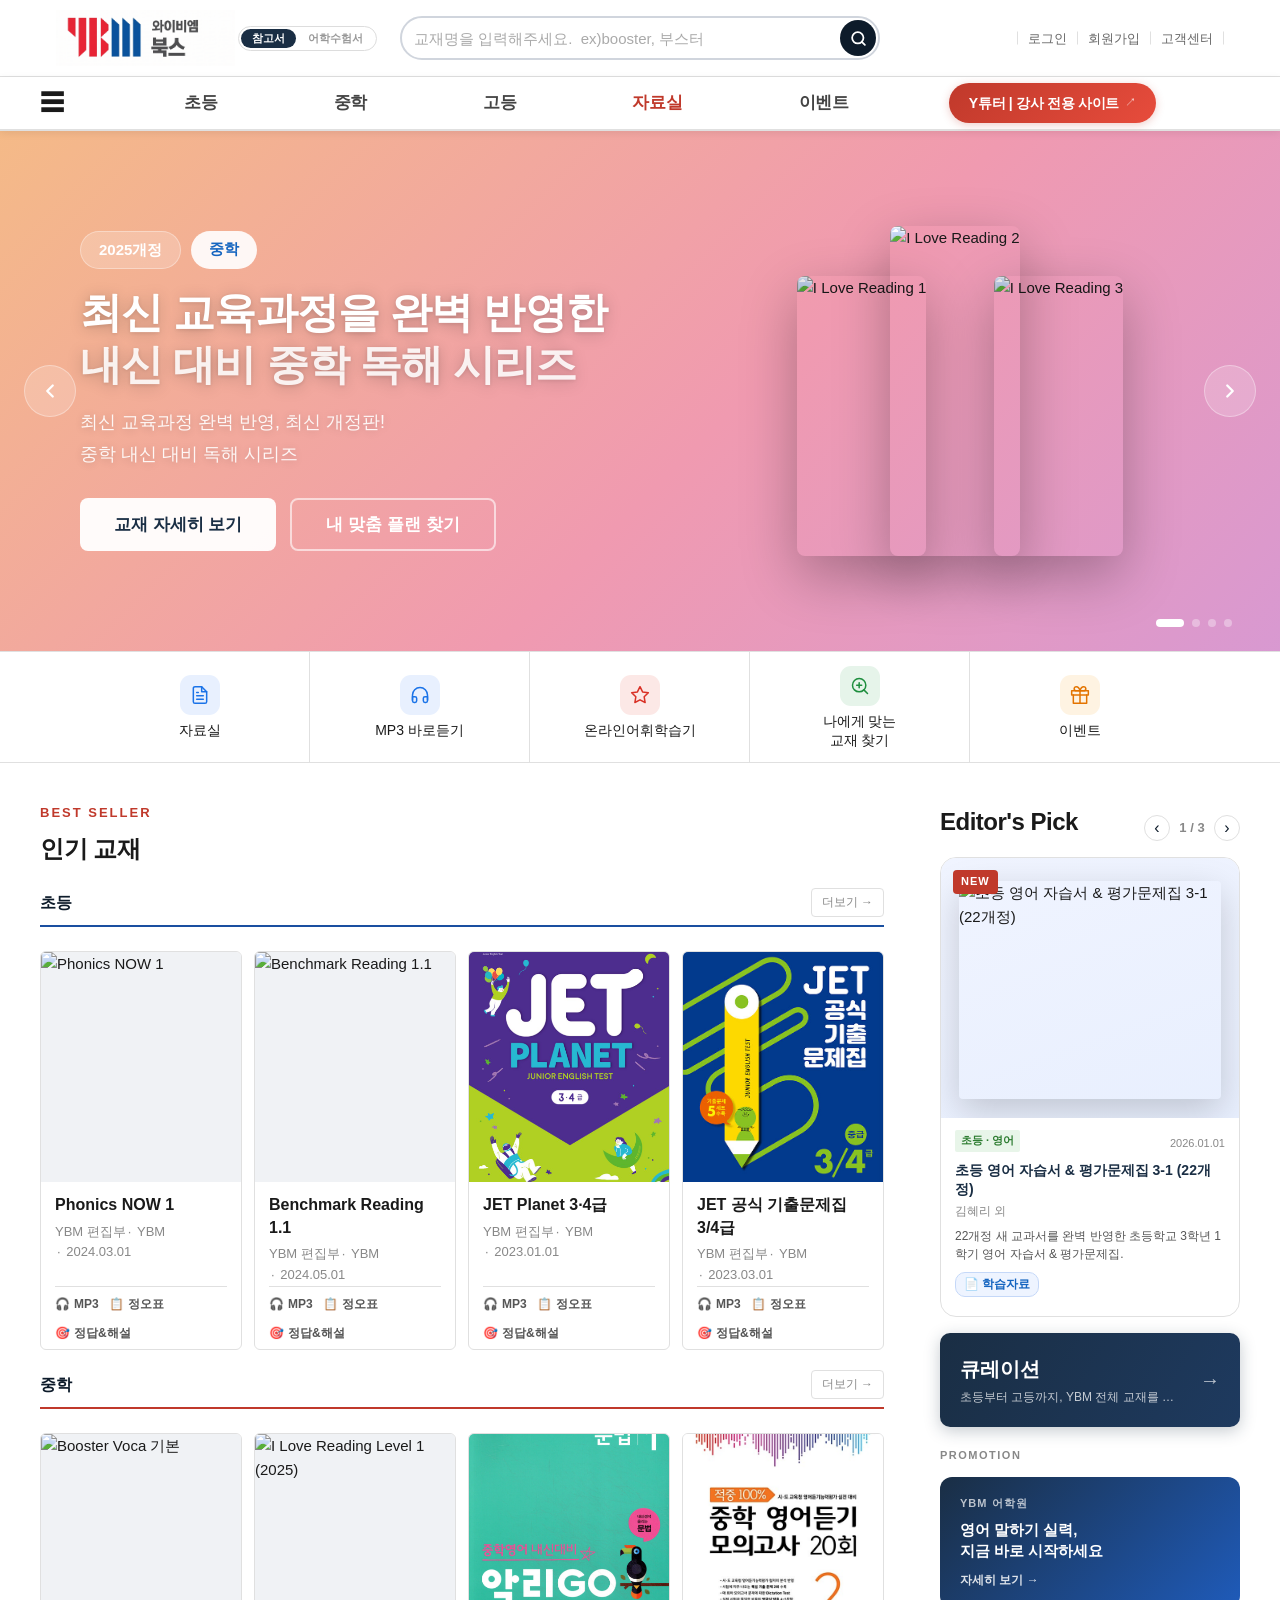
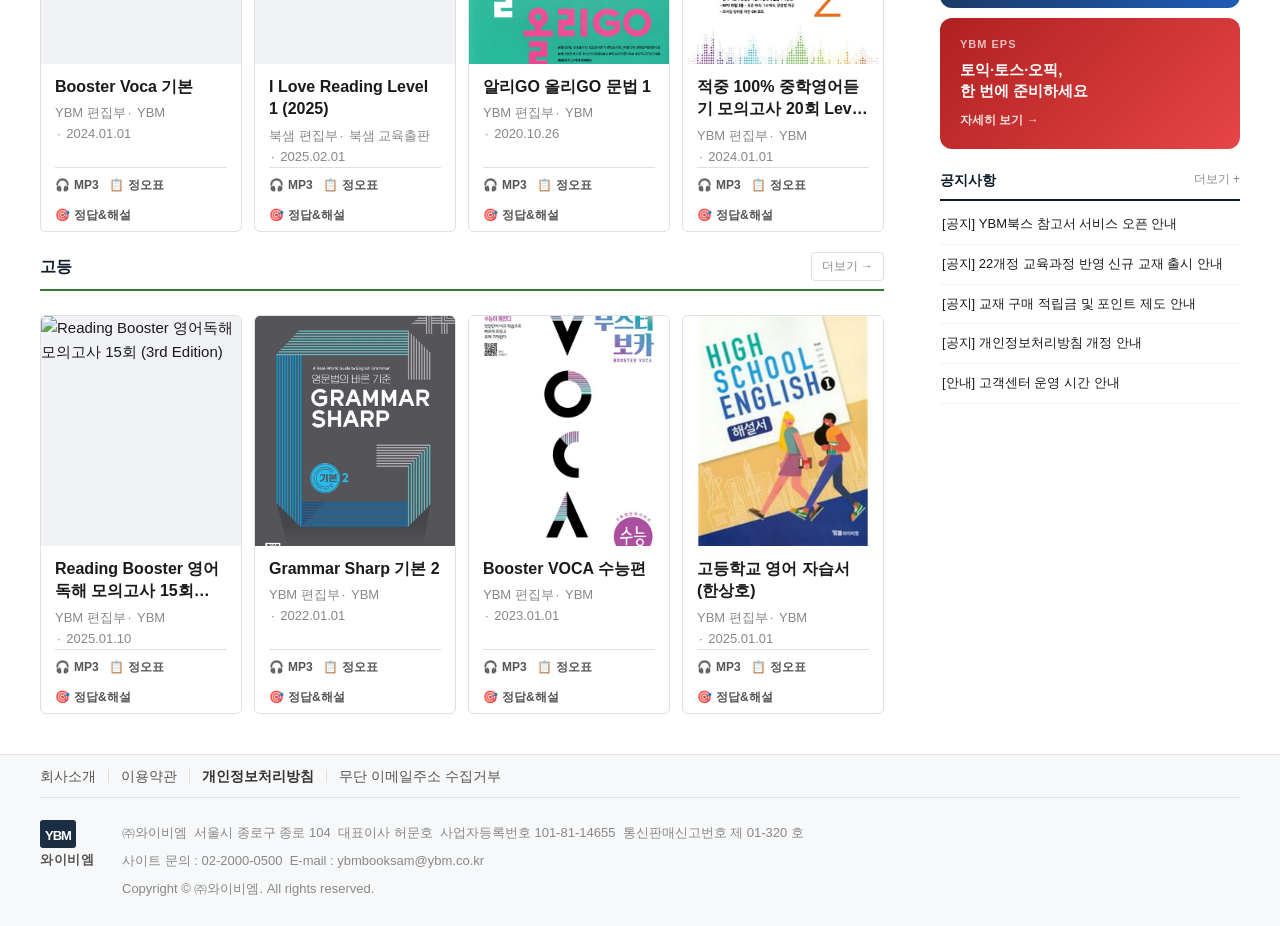
==== commit 04440b4d: "feat: 슬라이더 핑퐁 방향 전환 + 이벤트 SVG 크기 확대" ====
--- a/index.html
+++ b/index.html
@@ -236,14 +236,31 @@
     /* 책 RIGHT */
     .hs-books{flex:0 0 480px;display:flex;align-items:flex-end;justify-content:center;gap:0;padding:24px 0;}
     .hs-books-2{gap:24px;justify-content:flex-end;}
+    /* 책 이미지 float 애니메이션 */
+    @keyframes bk-float-l{
+      0%,100%{transform:rotate(-6deg) translateY(14px);}
+      50%{transform:rotate(-6deg) translateY(2px);}
+    }
+    @keyframes bk-float-c{
+      0%,100%{transform:translateY(0);}
+      50%{transform:translateY(-14px);}
+    }
+    @keyframes bk-float-r{
+      0%,100%{transform:rotate(5deg) translateY(14px);}
+      50%{transform:rotate(5deg) translateY(0px);}
+    }
+    @keyframes bk-float-r2{
+      0%,100%{transform:rotate(4deg) translateY(10px);}
+      50%{transform:rotate(4deg) translateY(-2px);}
+    }
     /* 책 이미지 */
-    .hs-bk{height:280px;width:auto;border-radius:8px;box-shadow:0 20px 56px rgba(0,0,0,.28);cursor:pointer;transition:filter .2s,transform .3s;position:relative;flex-shrink:0;}
-    .hs-bk1{transform:rotate(-6deg) translateY(14px);margin-right:-36px;z-index:1;filter:brightness(.9);}
-    .hs-bkm{height:330px;z-index:3;transform:none;margin-right:-26px;filter:none;}
-    .hs-bk3{transform:rotate(5deg) translateY(14px);z-index:2;filter:brightness(.9);}
+    .hs-bk{height:280px;width:auto;border-radius:8px;box-shadow:0 20px 56px rgba(0,0,0,.28);cursor:pointer;transition:filter .2s;position:relative;flex-shrink:0;}
+    .hs-bk1{animation:bk-float-l 4s ease-in-out infinite;margin-right:-36px;z-index:1;filter:brightness(.9);}
+    .hs-bkm{height:330px;z-index:3;animation:bk-float-c 3.5s ease-in-out infinite;animation-delay:.4s;margin-right:-26px;filter:none;}
+    .hs-bk3{animation:bk-float-r 4.2s ease-in-out infinite;animation-delay:.8s;z-index:2;filter:brightness(.9);}
     .hs-books-2 .hs-bkm{margin-right:0;height:300px;}
-    .hs-books-2 .hs-bk3{transform:rotate(4deg) translateY(10px);}
-    .hs-bk:hover{filter:brightness(1.06)!important;transform:translateY(-10px)!important;}
+    .hs-books-2 .hs-bk3{animation:bk-float-r2 4.2s ease-in-out infinite;animation-delay:.8s;}
+    .hs-bk:hover{filter:brightness(1.06)!important;animation-play-state:paused;}
     /* 태그 */
     .hs-tags{display:flex;gap:10px;margin-bottom:18px;}
     .hs-tag{background:rgba(255,255,255,.2);color:white;font-size:15px;font-weight:700;padding:6px 18px;border-radius:20px;border:1px solid rgba(255,255,255,.35);}
@@ -529,8 +546,8 @@
             <button class="hs-btn-o" onclick="location.href='events.html'">자세히 보기</button>
           </div>
         </div>
-        <div class="hs-books hs-event-visual" style="flex:0 0 320px;align-items:center;justify-content:center;">
-          <svg width="280" height="240" viewBox="0 0 280 240" fill="none" xmlns="http://www.w3.org/2000/svg">
+        <div class="hs-books hs-event-visual" style="flex:0 0 460px;align-items:center;justify-content:center;">
+          <svg width="420" height="360" viewBox="0 0 280 240" fill="none" xmlns="http://www.w3.org/2000/svg">
             <!-- 배경 빛 효과 -->
             <ellipse cx="140" cy="200" rx="110" ry="20" fill="rgba(255,215,0,0.12)"/>
             <!-- 선물 상자 몸통 -->
@@ -1015,15 +1032,26 @@
     // Phonics NOW — 민트→스카이→퍼플→핑크 파스텔
     'linear-gradient(135deg, #90e8c8 0%, #78b8f0 30%, #b098e8 62%, #e898c8 100%)',
   ];
-  let cur = 0, tmr;
+  let cur = 0, dir = 1, tmr;
   const track = document.getElementById('hsTrack');
   const wrap  = document.getElementById('heroSlider');
   const dots  = document.querySelectorAll('.hs-dot');
   const slides = document.querySelectorAll('.hs-slide');
   const N = BG.length;
 
-  function goTo(idx) {
-    cur = ((idx % N) + N) % N;
+  function startTimer() {
+    clearInterval(tmr);
+    tmr = setInterval(() => {
+      let next = cur + dir;
+      if (next >= N) { dir = -1; next = N - 2; }
+      else if (next < 0) { dir = 1; next = 1; }
+      goTo(next, false);
+    }, 5000);
+  }
+
+  function goTo(idx, resetDir = true) {
+    if (resetDir) dir = idx >= cur ? 1 : -1;
+    cur = Math.max(0, Math.min(N - 1, idx));
     if (track) track.style.transform = `translateX(-${cur * 100}%)`;
     dots.forEach((d,i) => d.classList.toggle('active', i === cur));
     document.body.style.background = BG[cur];
@@ -1032,8 +1060,7 @@
       wrap.dataset.theme = theme;
       document.body.setAttribute('data-hero-theme', theme);
     }
-    clearInterval(tmr);
-    tmr = setInterval(() => goTo(cur + 1), 5000);
+    startTimer();
   }
 
   document.getElementById('hsPrev')?.addEventListener('click', () => goTo(cur - 1));
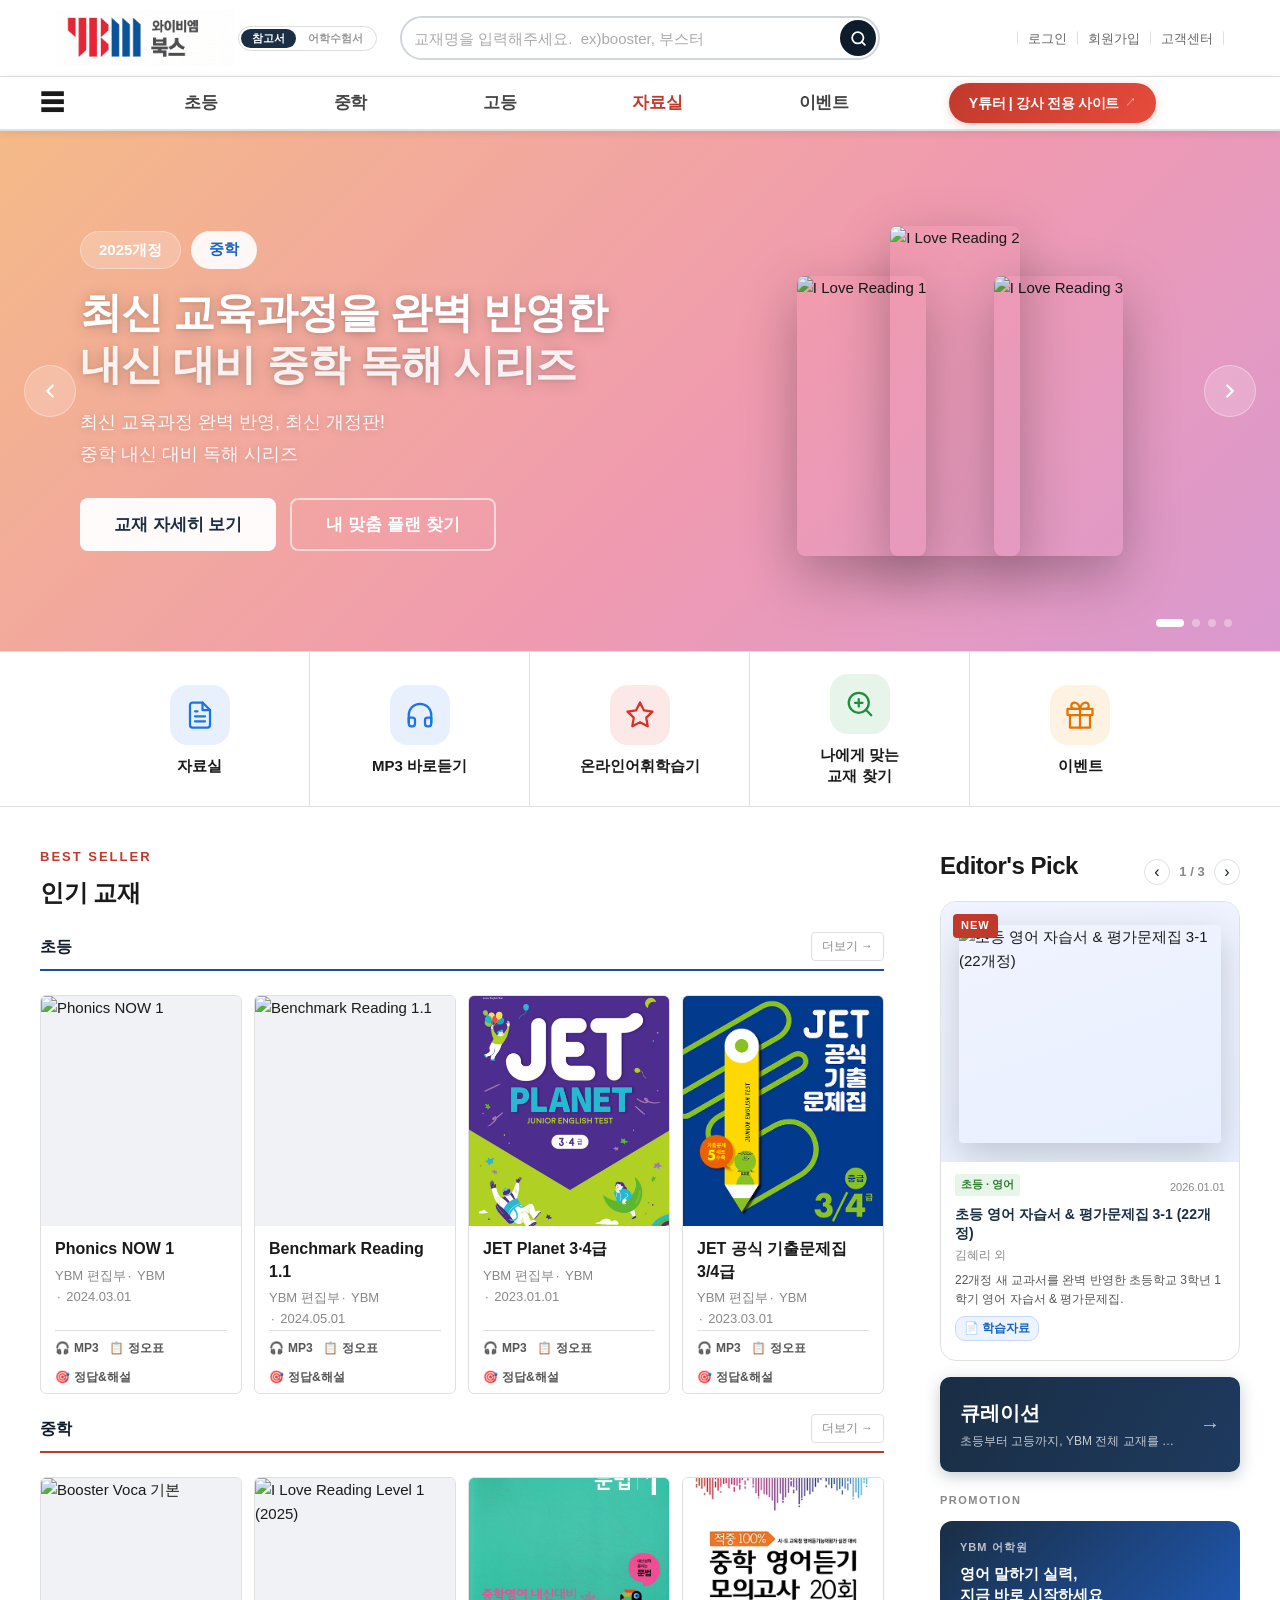
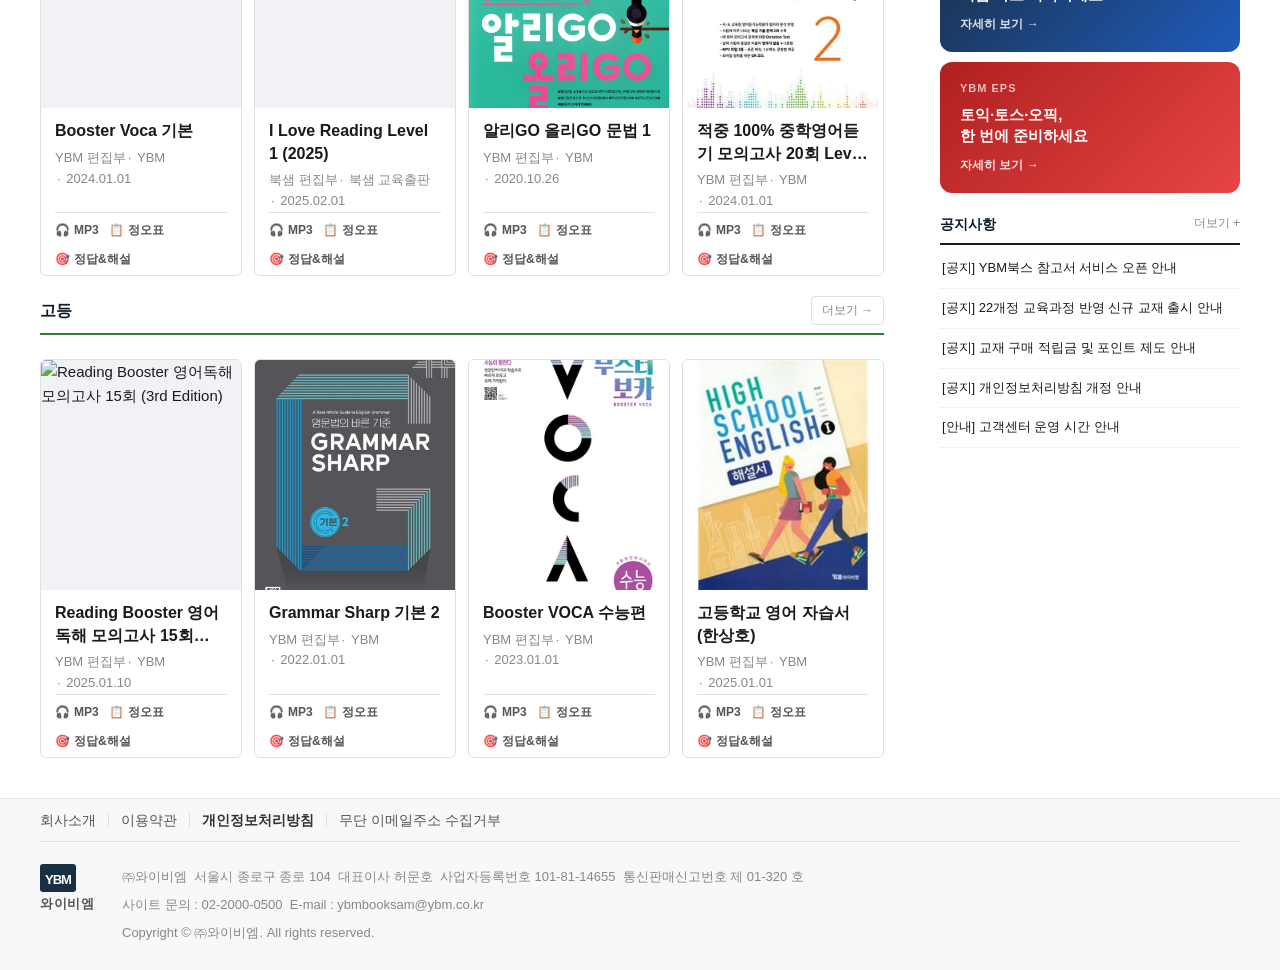
==== commit 42d50b67: "design: 이벤트 배너 코랄-마젠타-퍼플 그라데이션 + 컨페티 SVG 리디자인" ====
--- a/index.html
+++ b/index.html
@@ -188,18 +188,18 @@
       flex: 1; display: flex; flex-direction: column; align-items: center; justify-content: center;
       gap: 6px; padding: 14px 12px 12px; text-decoration: none; color: var(--text);
       border-right: 1px solid var(--border); transition: background .15s, color .15s;
-      max-width: 220px; position: relative;
+      max-width: 220px; position: relative; gap: 10px; padding: 22px 16px 20px;
     }
     .shortcut-item::after {
-      content: ''; position: absolute; bottom: 0; left: 0; right: 0; height: 2px;
+      content: ''; position: absolute; bottom: 0; left: 0; right: 0; height: 3px;
       background: transparent; transition: background .2s;
     }
     .shortcut-item:last-child { border-right: none; }
     .shortcut-item:hover { background: #f7f9ff; color: var(--navy); }
     .shortcut-item:hover::after { background: var(--navy); }
-    .shortcut-item:hover .shortcut-icon { transform: translateY(-2px); }
+    .shortcut-item:hover .shortcut-icon { transform: translateY(-3px); }
     .shortcut-icon {
-      width: 40px; height: 40px; border-radius: 11px; flex-shrink: 0;
+      width: 60px; height: 60px; border-radius: 18px; flex-shrink: 0;
       display: flex; align-items: center; justify-content: center;
       transition: transform .2s;
     }
@@ -211,15 +211,15 @@
     .shortcut-icon.c-red svg   { stroke: #d93025; }
     .shortcut-icon.c-orange{ background: #fef3e2; }
     .shortcut-icon.c-orange svg{ stroke: #e37400; }
-    .shortcut-icon svg { width: 20px; height: 20px; }
+    .shortcut-icon svg { width: 30px; height: 30px; }
     .shortcut-label {
-      font-size: 14px; font-weight: 400; text-align: center; line-height: 1.35; color: inherit;
+      font-size: 15px; font-weight: 600; text-align: center; line-height: 1.4; color: inherit;
     }
     @media(max-width:768px){
-      .shortcut-item { padding: 16px 6px 14px; gap: 8px; }
-      .shortcut-icon { width: 48px; height: 48px; border-radius: 14px; }
-      .shortcut-icon svg { width: 22px; height: 22px; }
-      .shortcut-label { font-size: 11px; }
+      .shortcut-item { padding: 18px 6px 16px; gap: 8px; }
+      .shortcut-icon { width: 52px; height: 52px; border-radius: 16px; }
+      .shortcut-icon svg { width: 26px; height: 26px; }
+      .shortcut-label { font-size: 12px; }
     }
 
     /* ─── Hero Slider ─── */
@@ -532,64 +532,100 @@
     </div>
 
     <!-- Slide 2: 신규 오픈 이벤트 -->
-    <div class="hs-slide" data-theme="dark" style="background:linear-gradient(135deg,#1a3a5c 0%,#1e4976 50%,#153d6b 100%);">
+    <div class="hs-slide" data-theme="dark" style="background:linear-gradient(135deg,#FF6B6B 0%,#FF416C 35%,#C850C0 70%,#4158D0 100%);">
       <div class="hs-inner" style="position:relative;">
         <div class="hs-text">
           <div class="hs-tags">
-            <span class="hs-tag" style="background:rgba(255,215,0,.2);border-color:rgba(255,215,0,.5);color:#FFD700;">🎉 신규 오픈</span>
-            <span class="hs-tag-acc" style="background:rgba(255,215,0,.9);color:#1a0550;">EVENT</span>
-          </div>
-          <h1 class="hs-title">YBM 북스 새롭게 오픈!<br><em style="-webkit-text-fill-color:transparent;background:linear-gradient(90deg,#FFD700,#FFA500);-webkit-background-clip:text;background-clip:text;">오픈 기념 특별 이벤트</em></h1>
-          <p class="hs-desc" style="color:rgba(255,255,255,.88);">교재 구매 고객 전원 <strong style="color:#FFD700;">쿠폰 증정</strong> &amp; 추첨을 통해<br><strong style="color:#FFD700;">스타벅스 기프티콘</strong> · <strong style="color:#FFD700;">도서상품권</strong> 선물!</p>
+            <span class="hs-tag" style="background:rgba(255,255,255,.22);border-color:rgba(255,255,255,.5);color:white;">🎉 신규 오픈</span>
+            <span class="hs-tag-acc" style="background:white;color:#FF416C;">EVENT</span>
+          </div>
+          <h1 class="hs-title">YBM 북스 새롭게 오픈!<br><em style="-webkit-text-fill-color:transparent;background:linear-gradient(90deg,#FFE066,#FFF);-webkit-background-clip:text;background-clip:text;">오픈 기념 특별 이벤트</em></h1>
+          <p class="hs-desc" style="color:rgba(255,255,255,.92);">교재 구매 고객 전원 <strong style="color:#FFE066;">쿠폰 증정</strong> &amp; 추첨을 통해<br><strong style="color:#FFE066;">스타벅스 기프티콘</strong> · <strong style="color:#FFE066;">도서상품권</strong> 선물!</p>
           <div class="hs-btns">
-            <button class="hs-btn-p" style="background:#FFD700;color:#1a0550;" onclick="location.href='events.html'">이벤트 참여하기</button>
-            <button class="hs-btn-o" onclick="location.href='events.html'">자세히 보기</button>
+            <button class="hs-btn-p" style="background:white;color:#FF416C;" onclick="location.href='events.html'">이벤트 참여하기</button>
+            <button class="hs-btn-o" style="border-color:rgba(255,255,255,.65);color:white;" onclick="location.href='events.html'">자세히 보기</button>
           </div>
         </div>
         <div class="hs-books hs-event-visual" style="flex:0 0 460px;align-items:center;justify-content:center;">
           <svg width="420" height="360" viewBox="0 0 280 240" fill="none" xmlns="http://www.w3.org/2000/svg">
-            <!-- 배경 빛 효과 -->
-            <ellipse cx="140" cy="200" rx="110" ry="20" fill="rgba(255,215,0,0.12)"/>
-            <!-- 선물 상자 몸통 -->
-            <rect x="60" y="120" width="160" height="100" rx="8" fill="url(#boxGrad)"/>
-            <!-- 상자 뚜껑 -->
-            <rect x="50" y="100" width="180" height="30" rx="6" fill="url(#lidGrad)"/>
-            <!-- 리본 세로 -->
-            <rect x="128" y="100" width="24" height="120" rx="4" fill="url(#ribbonGrad)"/>
-            <!-- 리본 가로 -->
-            <rect x="50" y="108" width="180" height="14" rx="4" fill="url(#ribbonGrad)"/>
-            <!-- 리본 나비 왼쪽 -->
-            <ellipse cx="108" cy="100" rx="30" ry="16" fill="url(#ribbonGrad)" transform="rotate(-25 108 100)"/>
-            <!-- 리본 나비 오른쪽 -->
-            <ellipse cx="172" cy="100" rx="30" ry="16" fill="url(#ribbonGrad)" transform="rotate(25 172 100)"/>
-            <!-- 리본 중심 -->
-            <circle cx="140" cy="100" r="12" fill="url(#ribbonGrad)"/>
-            <circle cx="140" cy="100" r="6" fill="#FFD700"/>
-            <!-- 별 장식들 -->
-            <text x="30" y="90" font-size="22" fill="#FFD700" opacity="0.9">✦</text>
-            <text x="230" y="80" font-size="16" fill="#FFD700" opacity="0.7">✦</text>
-            <text x="220" y="150" font-size="12" fill="#FFD700" opacity="0.6">✦</text>
-            <text x="40" y="160" font-size="14" fill="#FFD700" opacity="0.5">✦</text>
-            <text x="200" y="55" font-size="24" fill="rgba(255,215,0,0.8)">🎊</text>
-            <text x="50" y="55" font-size="20" fill="rgba(255,215,0,0.8)">🎁</text>
-            <!-- 쿠폰 라벨 -->
-            <rect x="72" y="138" width="136" height="64" rx="6" fill="rgba(255,255,255,0.12)"/>
-            <text x="140" y="162" text-anchor="middle" font-size="11" font-weight="700" fill="rgba(255,255,255,0.7)" font-family="Pretendard,sans-serif">전원 증정</text>
-            <text x="140" y="182" text-anchor="middle" font-size="14" font-weight="900" fill="#FFD700" font-family="Pretendard,sans-serif">할인 쿠폰 + 경품 추첨</text>
             <defs>
-              <linearGradient id="boxGrad" x1="60" y1="120" x2="220" y2="220" gradientUnits="userSpaceOnUse">
-                <stop offset="0%" stop-color="#4A1D96"/>
-                <stop offset="100%" stop-color="#2D0A6E"/>
-              </linearGradient>
-              <linearGradient id="lidGrad" x1="50" y1="100" x2="230" y2="130" gradientUnits="userSpaceOnUse">
-                <stop offset="0%" stop-color="#5B21B6"/>
-                <stop offset="100%" stop-color="#3B0E8C"/>
-              </linearGradient>
-              <linearGradient id="ribbonGrad" x1="0" y1="0" x2="1" y2="1" gradientUnits="objectBoundingBox">
-                <stop offset="0%" stop-color="#FFD700"/>
+              <linearGradient id="starGrad" x1="0" y1="0" x2="1" y2="1">
+                <stop offset="0%" stop-color="#FFE066"/>
                 <stop offset="100%" stop-color="#FFA500"/>
               </linearGradient>
+              <linearGradient id="badgeGrad" x1="0" y1="0" x2="0" y2="1">
+                <stop offset="0%" stop-color="#ffffff"/>
+                <stop offset="100%" stop-color="#ffe8f0"/>
+              </linearGradient>
+              <filter id="evGlow">
+                <feGaussianBlur stdDeviation="4" result="blur"/>
+                <feMerge><feMergeNode in="blur"/><feMergeNode in="SourceGraphic"/></feMerge>
+              </filter>
             </defs>
+
+            <!-- 방사형 빛줄기 -->
+            <g opacity="0.18" stroke="white" stroke-width="1.5">
+              <line x1="140" y1="120" x2="30"  y2="10"/>
+              <line x1="140" y1="120" x2="140" y2="0"/>
+              <line x1="140" y1="120" x2="250" y2="10"/>
+              <line x1="140" y1="120" x2="280" y2="90"/>
+              <line x1="140" y1="120" x2="280" y2="160"/>
+              <line x1="140" y1="120" x2="200" y2="240"/>
+              <line x1="140" y1="120" x2="80"  y2="240"/>
+              <line x1="140" y1="120" x2="0"   y2="160"/>
+              <line x1="140" y1="120" x2="0"   y2="90"/>
+            </g>
+
+            <!-- 큰 별 (중앙) -->
+            <polygon points="140,42 153,88 200,88 163,114 177,160 140,134 103,160 117,114 80,88 127,88"
+              fill="url(#starGrad)" filter="url(#evGlow)"/>
+
+            <!-- OPEN 배지 -->
+            <rect x="88" y="96" width="104" height="46" rx="23" fill="url(#badgeGrad)" opacity="0.97"/>
+            <text x="140" y="127" text-anchor="middle" font-size="22" font-weight="900" fill="#FF416C"
+              font-family="Pretendard,Arial,sans-serif" letter-spacing="1">OPEN!</text>
+
+            <!-- 선물 상자 (아래) -->
+            <rect x="80" y="168" width="120" height="62" rx="6" fill="rgba(255,255,255,0.18)"/>
+            <rect x="72" y="154" width="136" height="22" rx="6" fill="rgba(255,255,255,0.25)"/>
+            <rect x="132" y="154" width="16" height="76" rx="4" fill="rgba(255,230,102,0.7)"/>
+            <rect x="72"  y="159" width="136" height="10" rx="3" fill="rgba(255,230,102,0.6)"/>
+            <ellipse cx="116" cy="153" rx="22" ry="11" fill="rgba(255,230,102,0.65)" transform="rotate(-20 116 153)"/>
+            <ellipse cx="164" cy="153" rx="22" ry="11" fill="rgba(255,230,102,0.65)" transform="rotate(20 164 153)"/>
+            <circle cx="140" cy="153" r="9" fill="rgba(255,230,102,0.8)"/>
+
+            <!-- 컨페티 조각들 -->
+            <rect x="22"  y="28"  width="11" height="7"  rx="2" fill="#FFE066" transform="rotate(20 22 28)" opacity="0.9"/>
+            <rect x="235" y="18"  width="9"  height="6"  rx="1" fill="#7EDCFF" transform="rotate(-15 235 18)" opacity="0.9"/>
+            <rect x="42"  y="78"  width="7"  height="11" rx="1" fill="#FF9BD2" transform="rotate(45 42 78)" opacity="0.85"/>
+            <rect x="228" y="82"  width="11" height="7"  rx="2" fill="#A8FF78" transform="rotate(-30 228 82)" opacity="0.85"/>
+            <rect x="18"  y="148" width="9"  height="5"  rx="1" fill="#FF9500" transform="rotate(25 18 148)" opacity="0.8"/>
+            <rect x="245" y="148" width="7"  height="9"  rx="1" fill="#DA70D6" transform="rotate(-20 245 148)" opacity="0.8"/>
+            <rect x="55"  y="195" width="10" height="6"  rx="2" fill="#FFE066" transform="rotate(35 55 195)" opacity="0.75"/>
+            <rect x="210" y="200" width="8"  height="5"  rx="1" fill="#7EDCFF" transform="rotate(-10 210 200)" opacity="0.75"/>
+            <rect x="250" y="55"  width="7"  height="10" rx="1" fill="#FF6B6B" transform="rotate(15 250 55)" opacity="0.8"/>
+            <rect x="15"  y="65"  width="9"  height="6"  rx="2" fill="#A8FF78" transform="rotate(-40 15 65)" opacity="0.8"/>
+
+            <!-- 동그라미 컨페티 -->
+            <circle cx="62"  cy="38"  r="5" fill="#FFE066" opacity="0.9"/>
+            <circle cx="215" cy="45"  r="4" fill="#FF9BD2" opacity="0.85"/>
+            <circle cx="258" cy="120" r="5" fill="#7EDCFF"  opacity="0.8"/>
+            <circle cx="18"  cy="120" r="4" fill="#A8FF78"  opacity="0.8"/>
+            <circle cx="205" cy="210" r="5" fill="#FFE066"  opacity="0.75"/>
+            <circle cx="70"  cy="215" r="4" fill="#DA70D6"  opacity="0.75"/>
+            <circle cx="265" cy="185" r="3" fill="#FF9500"  opacity="0.7"/>
+            <circle cx="12"  cy="185" r="3" fill="#FF6B6B"  opacity="0.7"/>
+
+            <!-- 별 장식 -->
+            <text x="12"  y="50"  font-size="18" fill="white" opacity="0.85">✦</text>
+            <text x="248" y="62"  font-size="14" fill="white" opacity="0.8">✦</text>
+            <text x="252" y="170" font-size="11" fill="white" opacity="0.7">✦</text>
+            <text x="10"  y="170" font-size="13" fill="white" opacity="0.7">✦</text>
+            <text x="120" y="22"  font-size="16" fill="white" opacity="0.8">✦</text>
+            <text x="155" y="235" font-size="12" fill="white" opacity="0.65">✦</text>
+
+            <!-- 바닥 그림자 -->
+            <ellipse cx="140" cy="232" rx="90" ry="8" fill="rgba(0,0,0,0.12)"/>
           </svg>
         </div>
       </div>
@@ -1025,8 +1061,8 @@
   const BG = [
     // I Love Reading — 오렌지→핑크→라벤더 파스텔
     'linear-gradient(135deg, #f5be82 0%, #f09ab0 30%, #c898e8 65%, #98b8f8 100%)',
-    // Booster Voca — 블루→민트→라일락 파스텔
-    'linear-gradient(135deg, #78c8f8 0%, #90e0d8 28%, #b0a8f0 58%, #d8a0e0 100%)',
+    // 이벤트 — 코랄→마젠타→퍼플 파스텔
+    'linear-gradient(135deg, #ffb3c1 0%, #f4a0e8 40%, #c4b5fd 75%, #a5b4fc 100%)',
     // Reading Booster — 노랑→피치→로즈→라벤더 파스텔
     'linear-gradient(135deg, #f8e08a 0%, #f8b890 28%, #f098b8 58%, #c898e0 100%)',
     // Phonics NOW — 민트→스카이→퍼플→핑크 파스텔
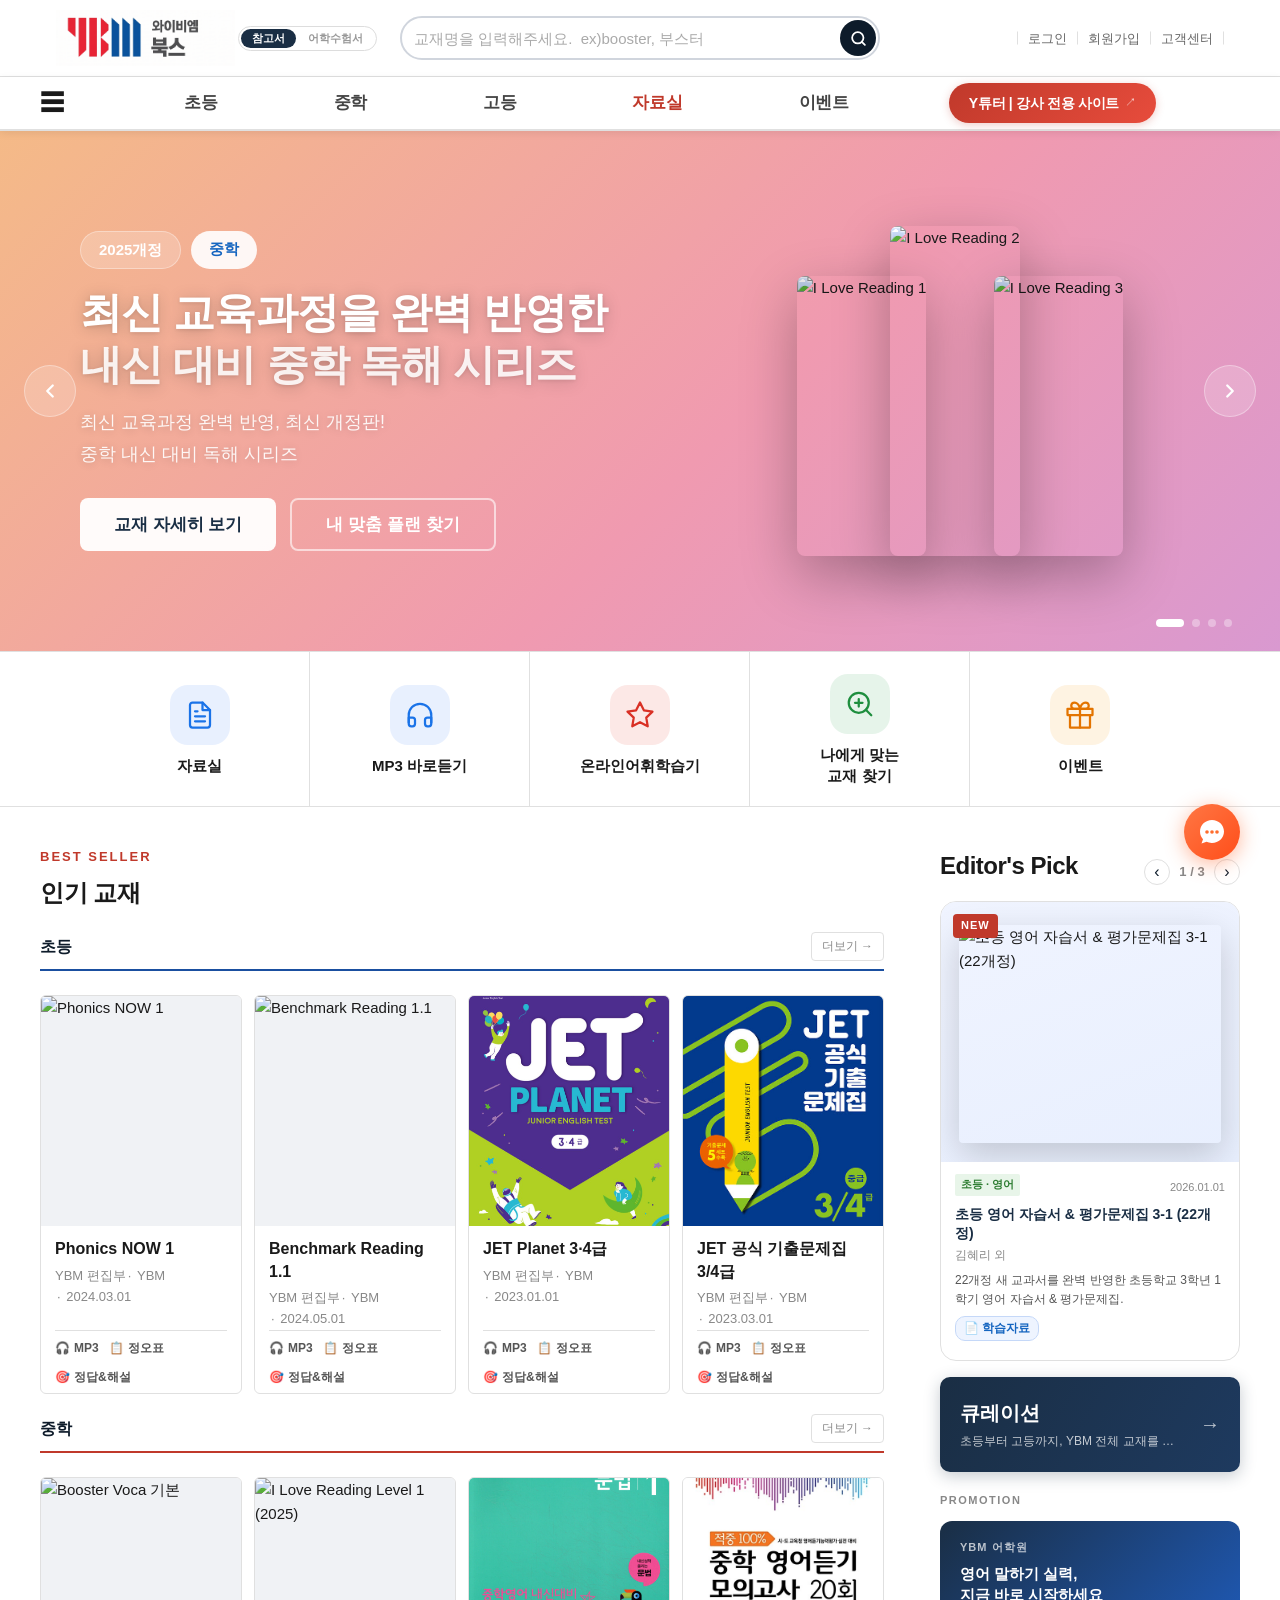
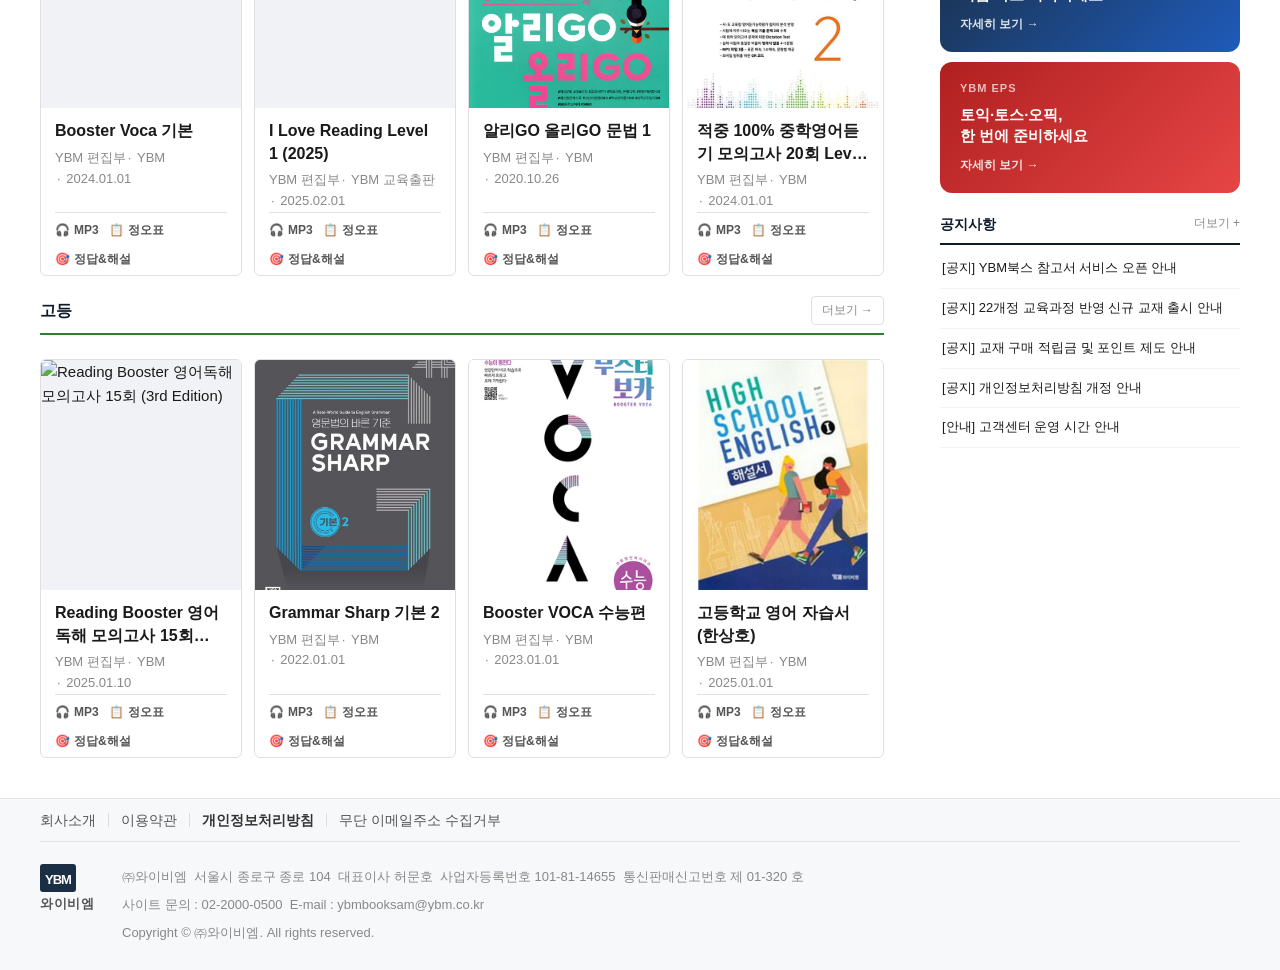
==== commit 0803734d: "feat(mobile): 인기교재 섹션 가로 스크롤 캐러셀로 변경 (모바일 전용) Co-Authored-By: Claude Sonnet 4.6 <noreply@anthropic.c" ====
--- a/index.html
+++ b/index.html
@@ -3,7 +3,7 @@
 <head>
   <meta charset="UTF-8">
   <meta name="viewport" content="width=device-width, initial-scale=1.0">
-  <title>YBM북스-참고서(V3)</title>
+  <title>YBM북스-참고서(V5)</title>
   <link rel="stylesheet" href="css/style.css">
   <style>
     /* 메인 전용 */
@@ -78,10 +78,35 @@
       .event-half{padding:24px 20px;}
       .event-title{font-size:16px;}
       .new-rank-grid{grid-template-columns:1fr !important;}
+
+      /* 인기 교재 — 가로 스크롤 캐러셀 (모바일 전용) */
+      .best-cat-books{
+        display:flex !important;
+        flex-direction:row !important;
+        grid-template-columns:unset !important;
+        overflow-x:auto;
+        overflow-y:hidden;
+        gap:12px !important;
+        padding-bottom:10px;
+        scroll-snap-type:x mandatory;
+        -webkit-overflow-scrolling:touch;
+        /* 스크롤바 숨김 */
+        scrollbar-width:none;
+        -ms-overflow-style:none;
+      }
+      .best-cat-books::-webkit-scrollbar{display:none;}
+      .best-cat-books .book-card{
+        flex:0 0 136px;
+        width:136px;
+        scroll-snap-align:start;
+      }
+      /* 책 표지 비율 유지 */
+      .best-cat-books .book-thumb{padding-top:130%;}
     }
     @media(max-width:480px){
       .rank-item{gap:10px;}
       .rank-thumb{width:36px;height:48px;}
+      .best-cat-books .book-card{flex:0 0 120px;width:120px;}
     }
 
     /* 인기교재 영역: 자료다운로드·관심교재 버튼 숨김 */
--- a/css/style.css
+++ b/css/style.css
@@ -304,6 +304,7 @@
 .hamburger{font-size:20px;line-height:1;}
 
 /* 모바일 GNB 링크: 컴팩트 */
+span.gnb-link{cursor:default;}
 .gnb-link{
   display:flex;align-items:center;
   padding:0 var(--sp-2);
@@ -419,8 +420,8 @@
 .mega-col .mega-sub-link:hover{color:var(--red);padding-left:18px;}
 .mega-col .mega-sub-link:hover::before{background:var(--red);}
 
-/* 메가메뉴 안에서 gnb-subflyout: 인라인 목록으로 표시 */
-.mega-col .gnb-subflyout{display:block;position:static;background:transparent;border:none;border-radius:0;box-shadow:none;padding:0;min-width:0;}
+/* 메가메뉴 안에서 gnb-subflyout: 인라인 목록으로 항상 표시 */
+.mega-col .gnb-subflyout{display:block !important;position:static !important;background:transparent !important;border:none !important;border-radius:0 !important;box-shadow:none !important;padding:0 !important;min-width:0 !important;opacity:1 !important;visibility:visible !important;pointer-events:auto !important;}
 .mega-col .gnb-sub-group > .mega-group-title::after{content:'' !important;}
 .mega-col .gnb-flyout-link{font-size:15px;color:#333;text-decoration:none;padding:7px 0 7px 14px;display:block;font-weight:400;border-bottom:none;transition:color .12s,padding-left .1s;position:relative;}
 .mega-col .gnb-flyout-link::before{content:'';position:absolute;left:3px;top:50%;transform:translateY(-50%);width:3px;height:3px;border-radius:50%;background:#ccc;transition:background .12s;}
@@ -532,7 +533,7 @@
 .best-cat-row:nth-child(1) .best-cat-header{border-bottom-color:#1a4fa0;}
 .best-cat-row:nth-child(2) .best-cat-header{border-bottom-color:var(--red);}
 .best-cat-row:nth-child(3) .best-cat-header{border-bottom-color:#2e7d32;}
-.best-cat-books{grid-template-columns:repeat(4,1fr)!important;gap:var(--sp-3)!important;}
+.best-cat-books{grid-template-columns:repeat(2,1fr)!important;gap:var(--sp-3)!important;}
 
 .new-nav{display:flex;align-items:center;gap:6px;}
 .new-nav-btn{width:26px;height:26px;border-radius:50%;border:1.5px solid var(--border);background:white;cursor:pointer;font-size:16px;line-height:1;display:flex;align-items:center;justify-content:center;color:var(--navy);transition:background .15s,border-color .15s;padding:0;}
@@ -914,6 +915,11 @@
 .hfilter-opt.active{font-weight:700;color:var(--red);background:#fff8f8;}
 .hfilter-reset{padding:9px 16px;background:none;border:1.5px solid #e0e0e0;border-radius:24px;font-size:14px;font-weight:600;color:#888;cursor:pointer;transition:all .15s;font-family:inherit;}
 .hfilter-reset:hover{border-color:#333;color:#333;}
+/* 학습 영역 버튼 행 */
+.area-btns-row{display:flex;flex-wrap:wrap;gap:8px;padding:12px 0 4px;}
+.area-btn{padding:7px 16px;font-size:13px;font-weight:600;border:1.5px solid #ddd;border-radius:20px;background:white;cursor:pointer;font-family:inherit;color:#555;transition:all .15s;}
+.area-btn:hover{border-color:var(--red);color:var(--red);}
+.area-btn.active{background:var(--red);color:white;border-color:var(--red);}
 .filter-header{background:var(--navy);color:white;padding:13px var(--sp-4);font-size:15px;font-weight:700;display:flex;align-items:center;gap:8px;}
 .filter-group{border-bottom:1px solid var(--bg2);padding:14px var(--sp-4);}
 .filter-group:last-child{border-bottom:none;}
@@ -1017,6 +1023,7 @@
 .mat-file-zip{background:var(--navy);color:white;}
 .mat-file-pdf{background:#c0392b;color:white;}
 .mat-res-name{font-size:13px;color:var(--text);line-height:1.4;}
+.mat-login-required{display:inline-block;font-size:11px;font-weight:700;color:#c0392b;background:#fff0f0;border:1px solid #fbb;border-radius:4px;padding:1px 6px;margin-left:6px;white-space:nowrap;}
 /* 자료유형 필터 바 */
 .mat-type-filter{display:flex;align-items:center;gap:12px;padding:12px 0 14px;border-bottom:1px solid var(--border);margin-bottom:4px;flex-wrap:wrap;}
 .mat-type-label{font-size:13px;font-weight:700;color:#333;white-space:nowrap;min-width:48px;}
@@ -2114,6 +2121,8 @@
   .gnb-dropdown .gnb-sub-group{position:relative;}
   .gnb-subflyout{opacity:0;visibility:hidden;pointer-events:none;transition:opacity .18s,visibility .18s;position:absolute;left:100%;top:0;background:white;border-top:3px solid var(--red);border-radius:0 0 10px 10px;box-shadow:8px 12px 28px rgba(0,0,0,.13);min-width:160px;z-index:300;padding:4px 0 8px;}
   .gnb-sub-group:hover .gnb-subflyout{opacity:1;visibility:visible;pointer-events:auto;}
+  /* 메가메뉴 내 subflyout: 항상 표시 (GNB hover 동작은 위에서 유지) */
+  .mega-col .gnb-subflyout{opacity:1 !important;visibility:visible !important;pointer-events:auto !important;position:static !important;display:block !important;}
   .gnb-flyout-link{display:block;font-size:14px;color:#333;padding:10px 18px;text-decoration:none;border-bottom:1px solid #f5f5f5;transition:color .12s,background .12s;white-space:nowrap;}
   .gnb-flyout-link:last-child{border-bottom:none;}
   .gnb-flyout-link:hover{color:var(--red);background:#fff5f5;}
@@ -2355,3 +2364,105 @@
   .sm-filter-block:first-child{flex:none;width:100%;}
   .sm-series-grid{grid-template-columns:1fr;}
 }
+
+/* ═══════════════════════════════════════════
+   v5 모바일 반응형 개선 — max-width: 768px
+   ═══════════════════════════════════════════ */
+@media(max-width:768px){
+
+  /* ── 공통 컨테이너 ── */
+  .container{padding:0 var(--sp-3);}
+
+  /* ── 헤더 util-bar ── */
+  .util-bar-inner{height:56px;gap:10px;padding:0 10px;}
+  .ybm-mark{height:44px!important;}
+  .stg-btn{padding:3px 8px;font-size:10px;}
+
+  /* ── 섹션 간격 ── */
+  .section{padding:var(--sp-5) 0;}
+  .best-new-layout{gap:var(--sp-6);}
+
+  /* ── 인기교재: 2열로 표시 ── */
+  .best-cat-books{grid-template-columns:repeat(2,1fr)!important;}
+
+  /* ── 신간 스포트라이트 카드 높이 줄이기 ── */
+  .nsc-card{height:auto;}
+  .nsc-cover-wrap{height:200px;}
+  .nsc-cover-img{height:170px;}
+
+  /* ── 큐레이션 버튼: 두 줄 허용 ── */
+  .curation-btn-desc{white-space:normal;overflow:visible;text-overflow:unset;}
+
+  /* ── 필터 가로 스크롤 ── */
+  .hfilter-section{padding:14px 12px;}
+  .hfilter-pills{flex-wrap:nowrap;overflow-x:auto;-webkit-overflow-scrolling:touch;scrollbar-width:none;padding-bottom:4px;}
+  .hfilter-pills::-webkit-scrollbar{display:none;}
+  .hfilter-pill{flex-shrink:0;}
+
+  /* ── 교재 자료실 테이블: 가로 스크롤 ── */
+  .mat-table{border-radius:0;overflow:visible;}
+  .mat-table-wrap-mobile{overflow-x:auto;-webkit-overflow-scrolling:touch;border:1px solid var(--border);border-radius:8px;}
+  .mat-table-head,.mat-row{grid-template-columns:44px 1px 1fr 1px minmax(110px,0.6fr) 64px 64px 60px;min-width:600px;}
+
+  /* ── 교재 목록 툴바 ── */
+  .list-toolbar{gap:var(--sp-1);}
+  .list-count{font-size:13px;}
+  .sort-tab{padding:8px var(--sp-3);font-size:13px;}
+
+  /* ── 교재 상세 액션 버튼 ── */
+  .detail-action-row{flex-wrap:wrap;}
+  .btn-detail-buy{padding:12px var(--sp-4);font-size:14px;}
+  .materials-grid{grid-template-columns:1fr;}
+
+  /* ── 장바구니 ── */
+  .cart-book-thumb{width:44px;height:58px;}
+  .cart-book-title{font-size:13px;}
+  .cart-book-meta{font-size:12px;}
+
+  /* ── 교재활용법 리스트 ── */
+  .hw-list-item{flex-direction:column;gap:10px;}
+  .hw-list-thumb{width:100%;height:160px;}
+  .hw-list-views{margin-left:0;padding-left:0;}
+
+  /* ── 큐레이션 카드 그리드 ── */
+  .cur-grid{grid-template-columns:1fr;}
+
+  /* ── 온라인어휘학습기 위저드 ── */
+  .vwiz-books{flex-wrap:wrap;justify-content:center;}
+  .vwiz-book-slot{width:130px;height:175px;}
+  .vwiz-body{padding:20px 16px;}
+  .vwiz-type-btns{flex-direction:column;gap:8px;}
+  .vwiz-type-btn{padding:14px 24px;}
+
+  /* ── 이벤트 배너 ── */
+  .event-half{padding:20px 16px;}
+
+  /* ── 학습자료 페이지 Study 탭 ── */
+  .study-tabs{gap:6px;}
+  .study-tab{padding:10px 16px;font-size:13px;}
+
+  /* ── 푸터 ── */
+  .footer-corp{flex-direction:column;gap:14px;padding:18px 0 20px;}
+  .footer-nav{gap:0;padding:10px 0;}
+  .footer-nav-link{font-size:12px;padding:0 8px;}
+  .footer-info p{font-size:11.5px;line-height:1.9;}
+
+  /* ── 이미지 overflow 방지 (전역) ── */
+  img{max-width:100%;height:auto;}
+
+  /* ── 책 카드: 출판사·날짜 숨김 ── */
+  .book-list-meta{display:none;}
+
+  /* ── 책 카드 크기 축소 ── */
+  .book-thumb{padding-top:85%;}
+  .book-title{font-size:13px;}
+  .book-cat-tag{font-size:10px;}
+  .book-author{display:none;}
+  .book-price{margin-top:2px;}
+  .price-sale{font-size:13px;}
+  .price-original,.price-rate{font-size:10px;}
+  .mat-pill{font-size:10px;padding:1px 6px;}
+  .book-info{padding:var(--sp-1) var(--sp-2) var(--sp-1);}
+  .book-mat-icon-row{gap:6px;padding-top:5px;}
+  .mat-icon-item{font-size:11px;}
+}
